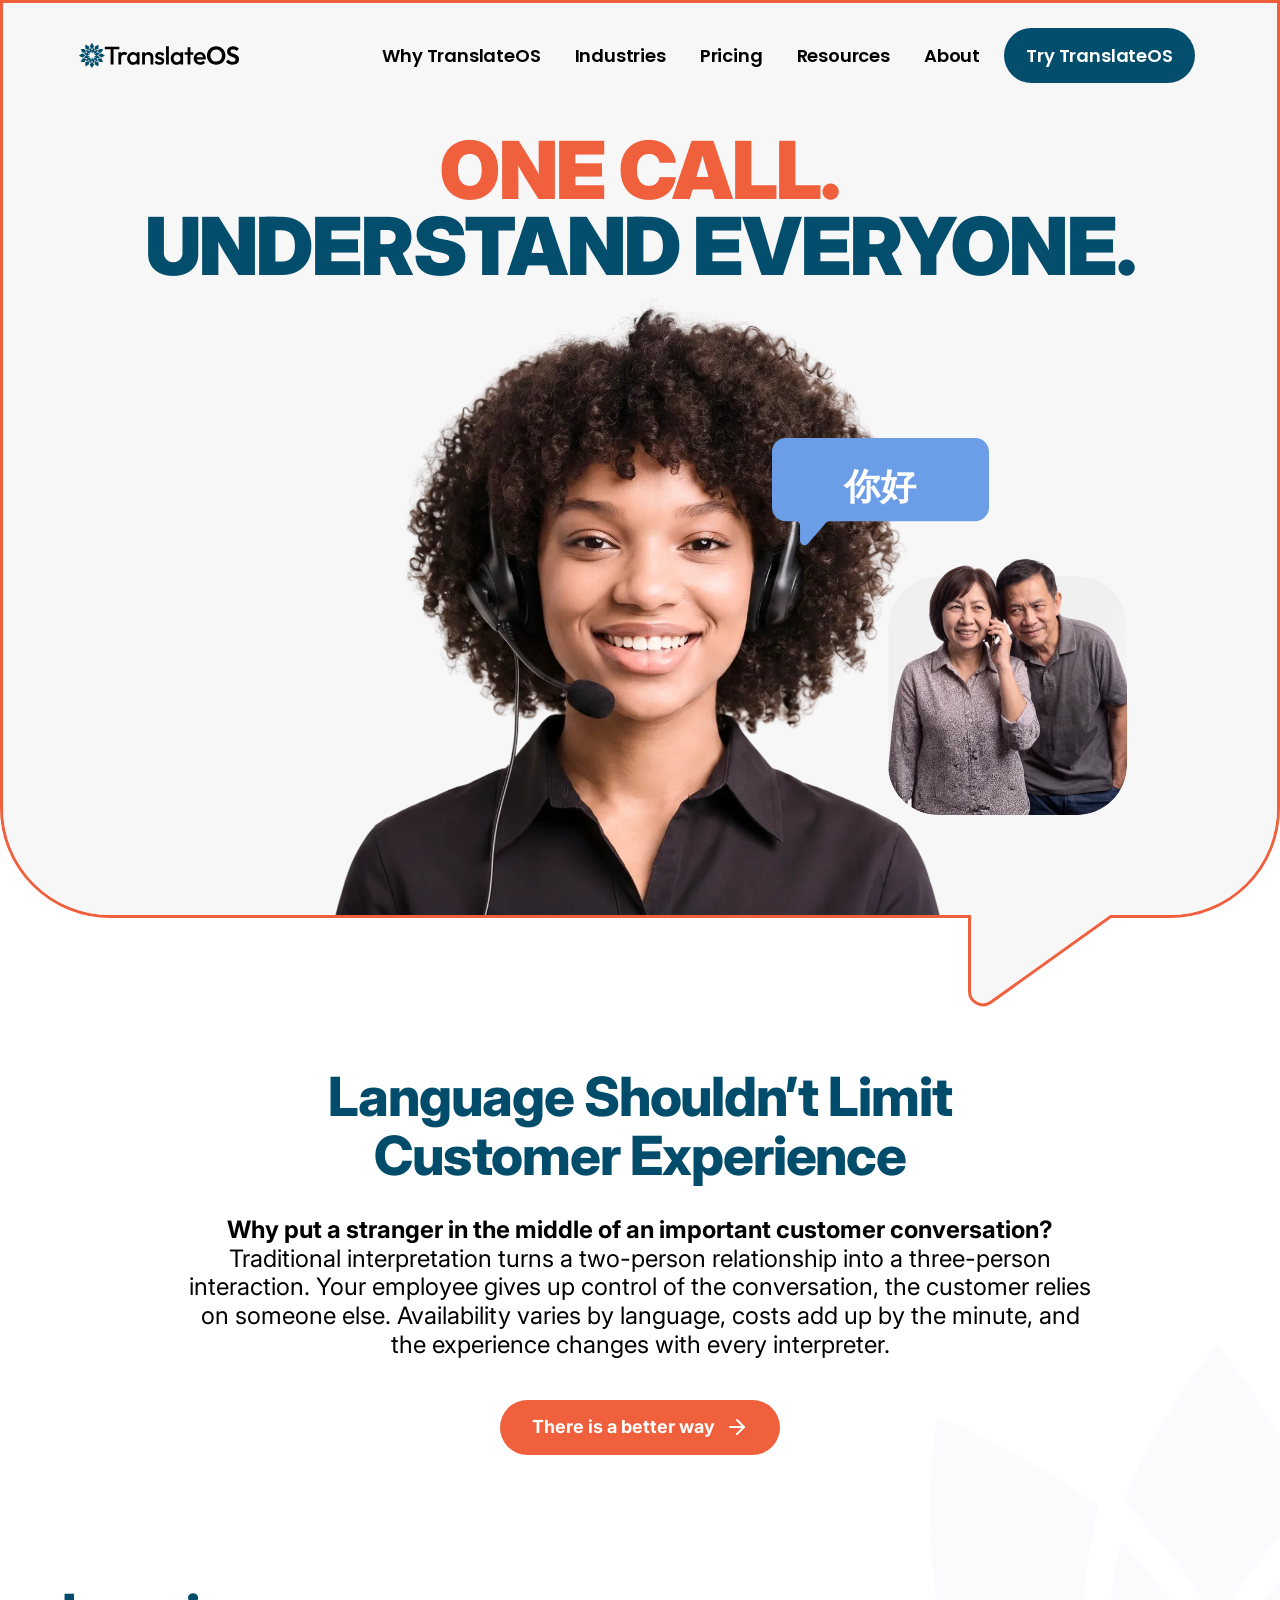
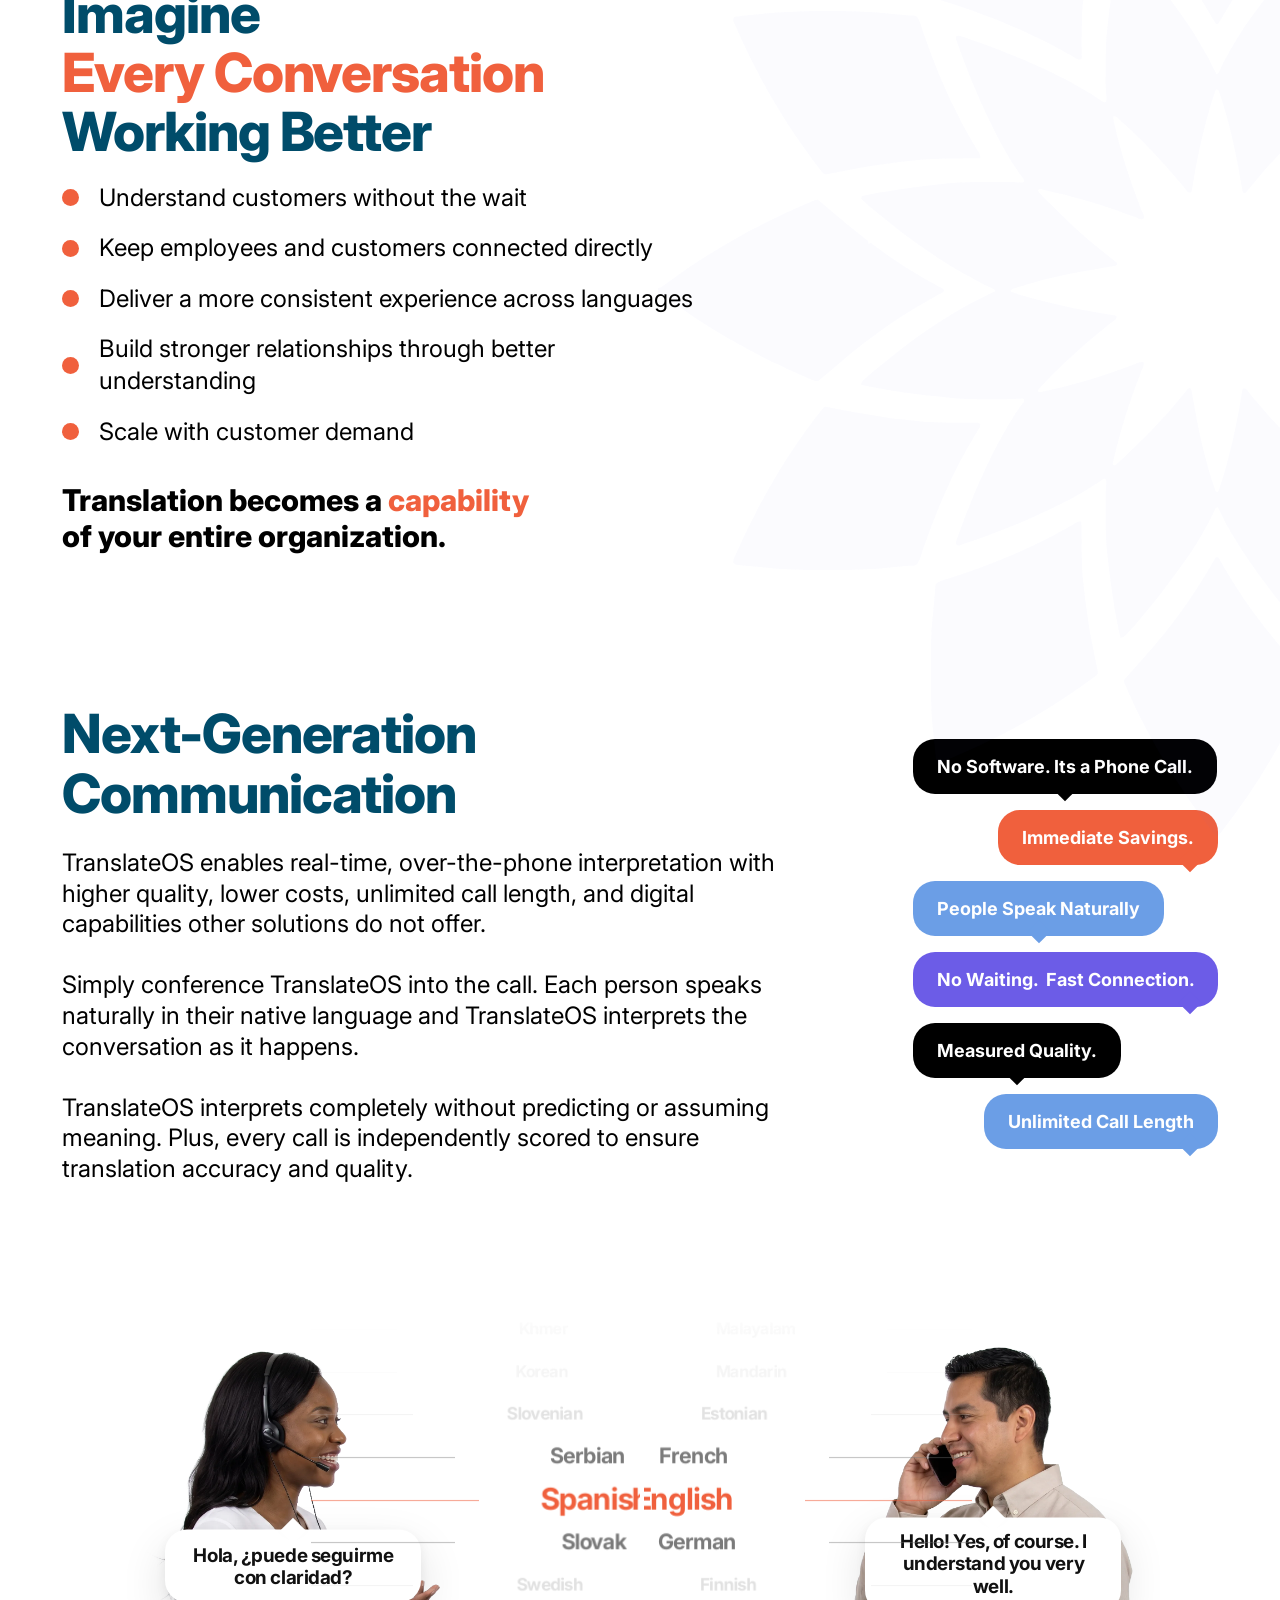
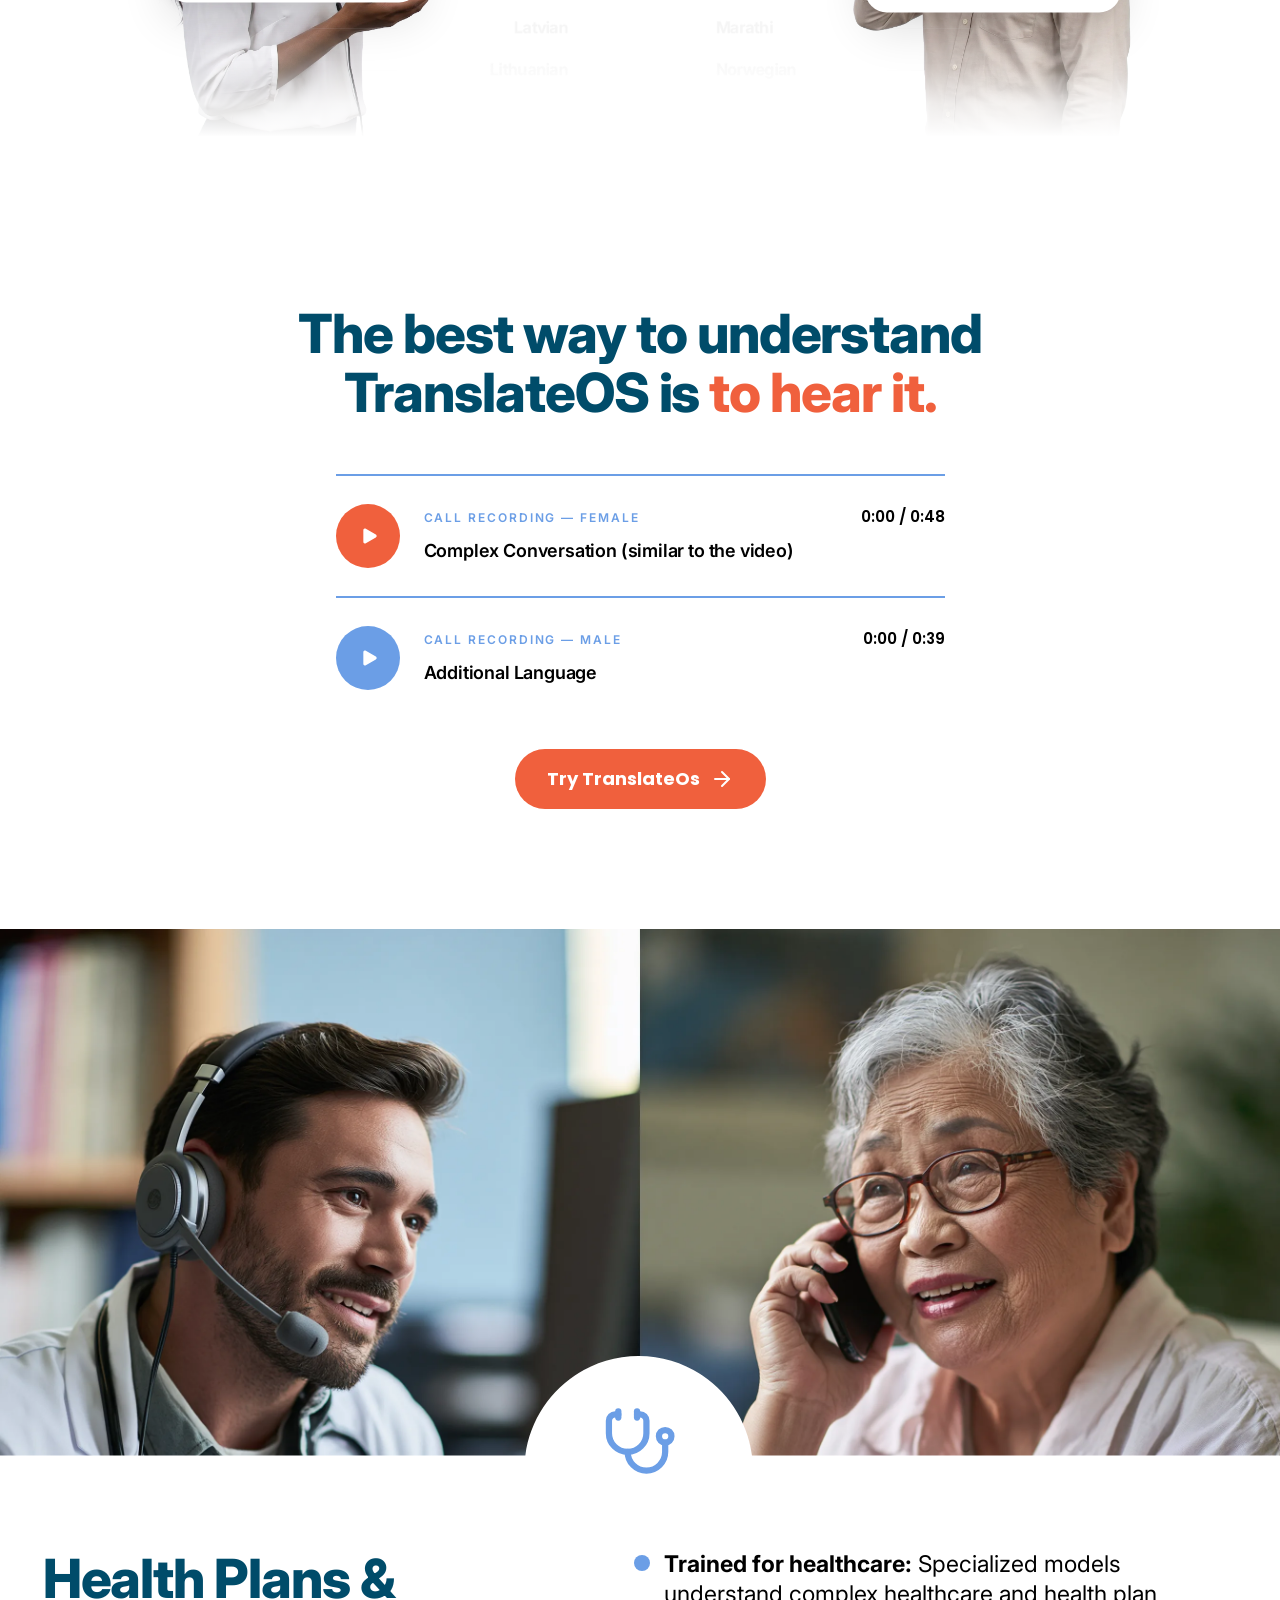
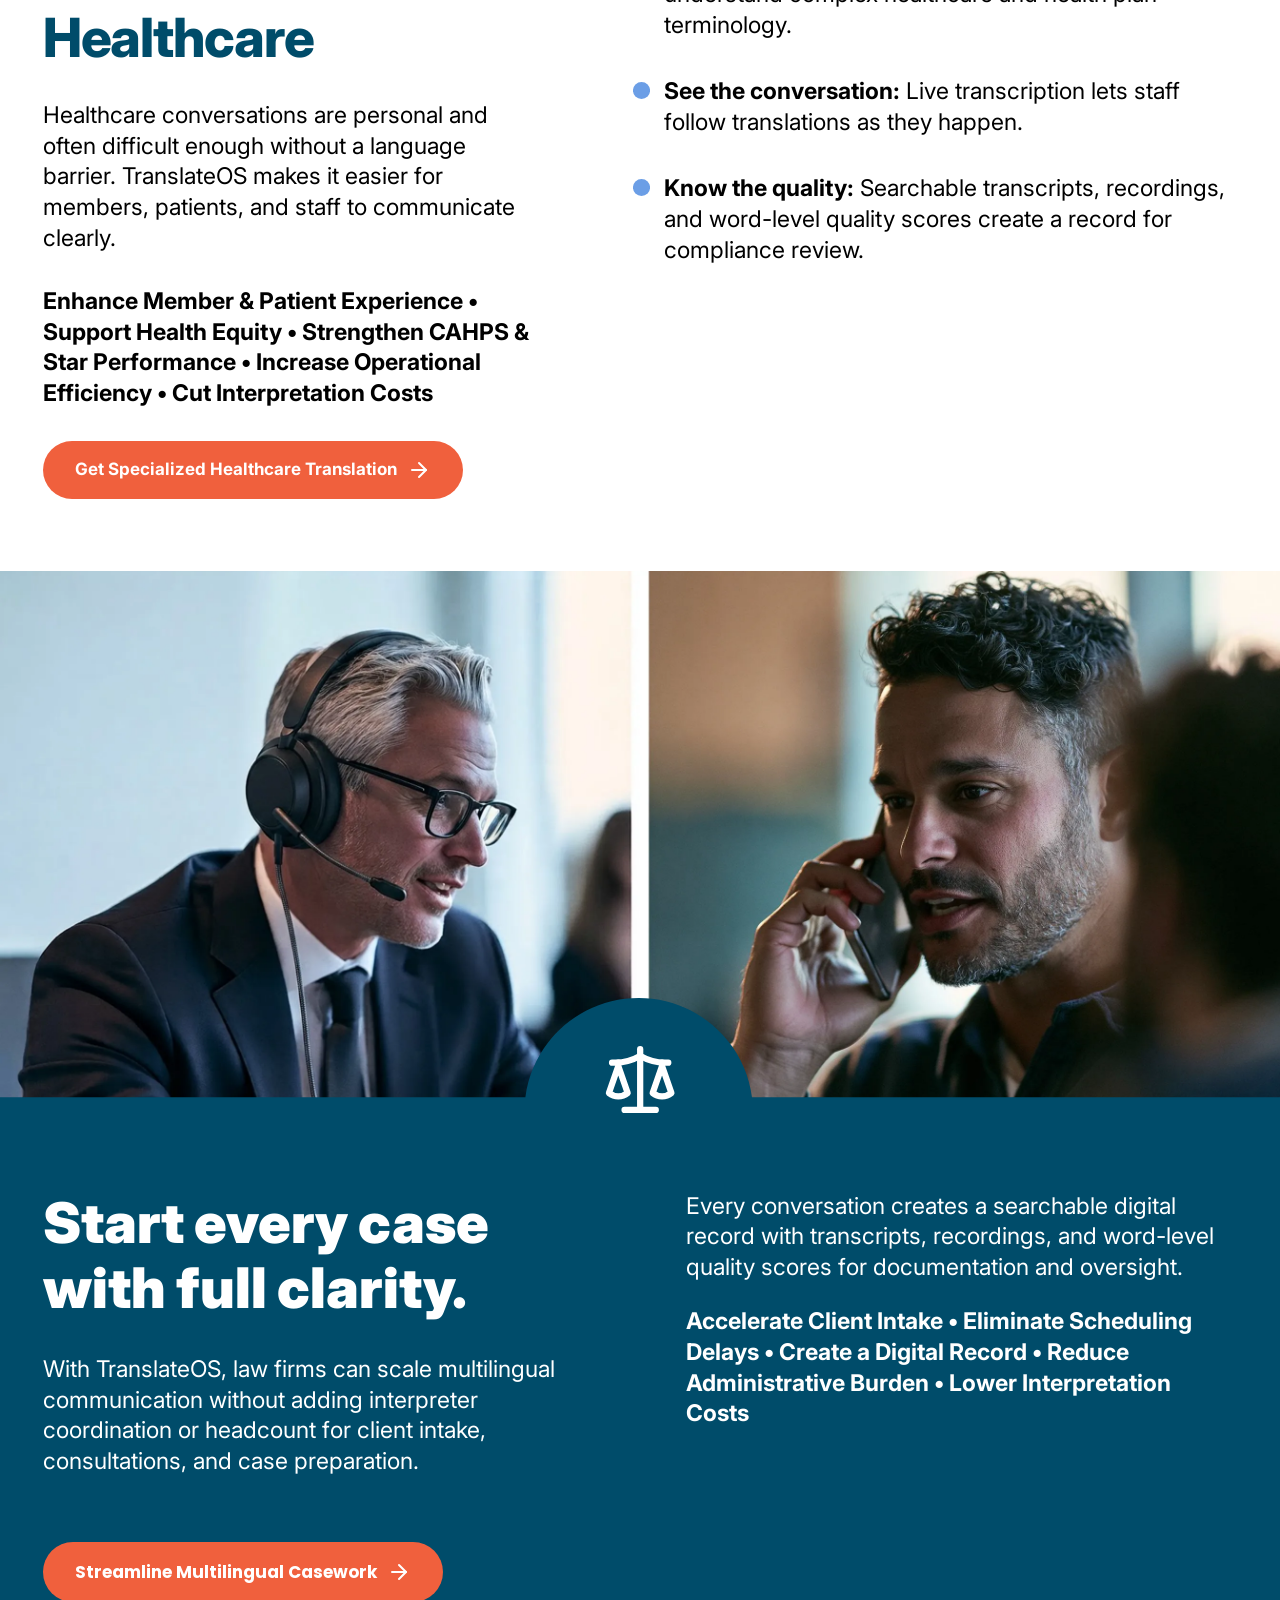
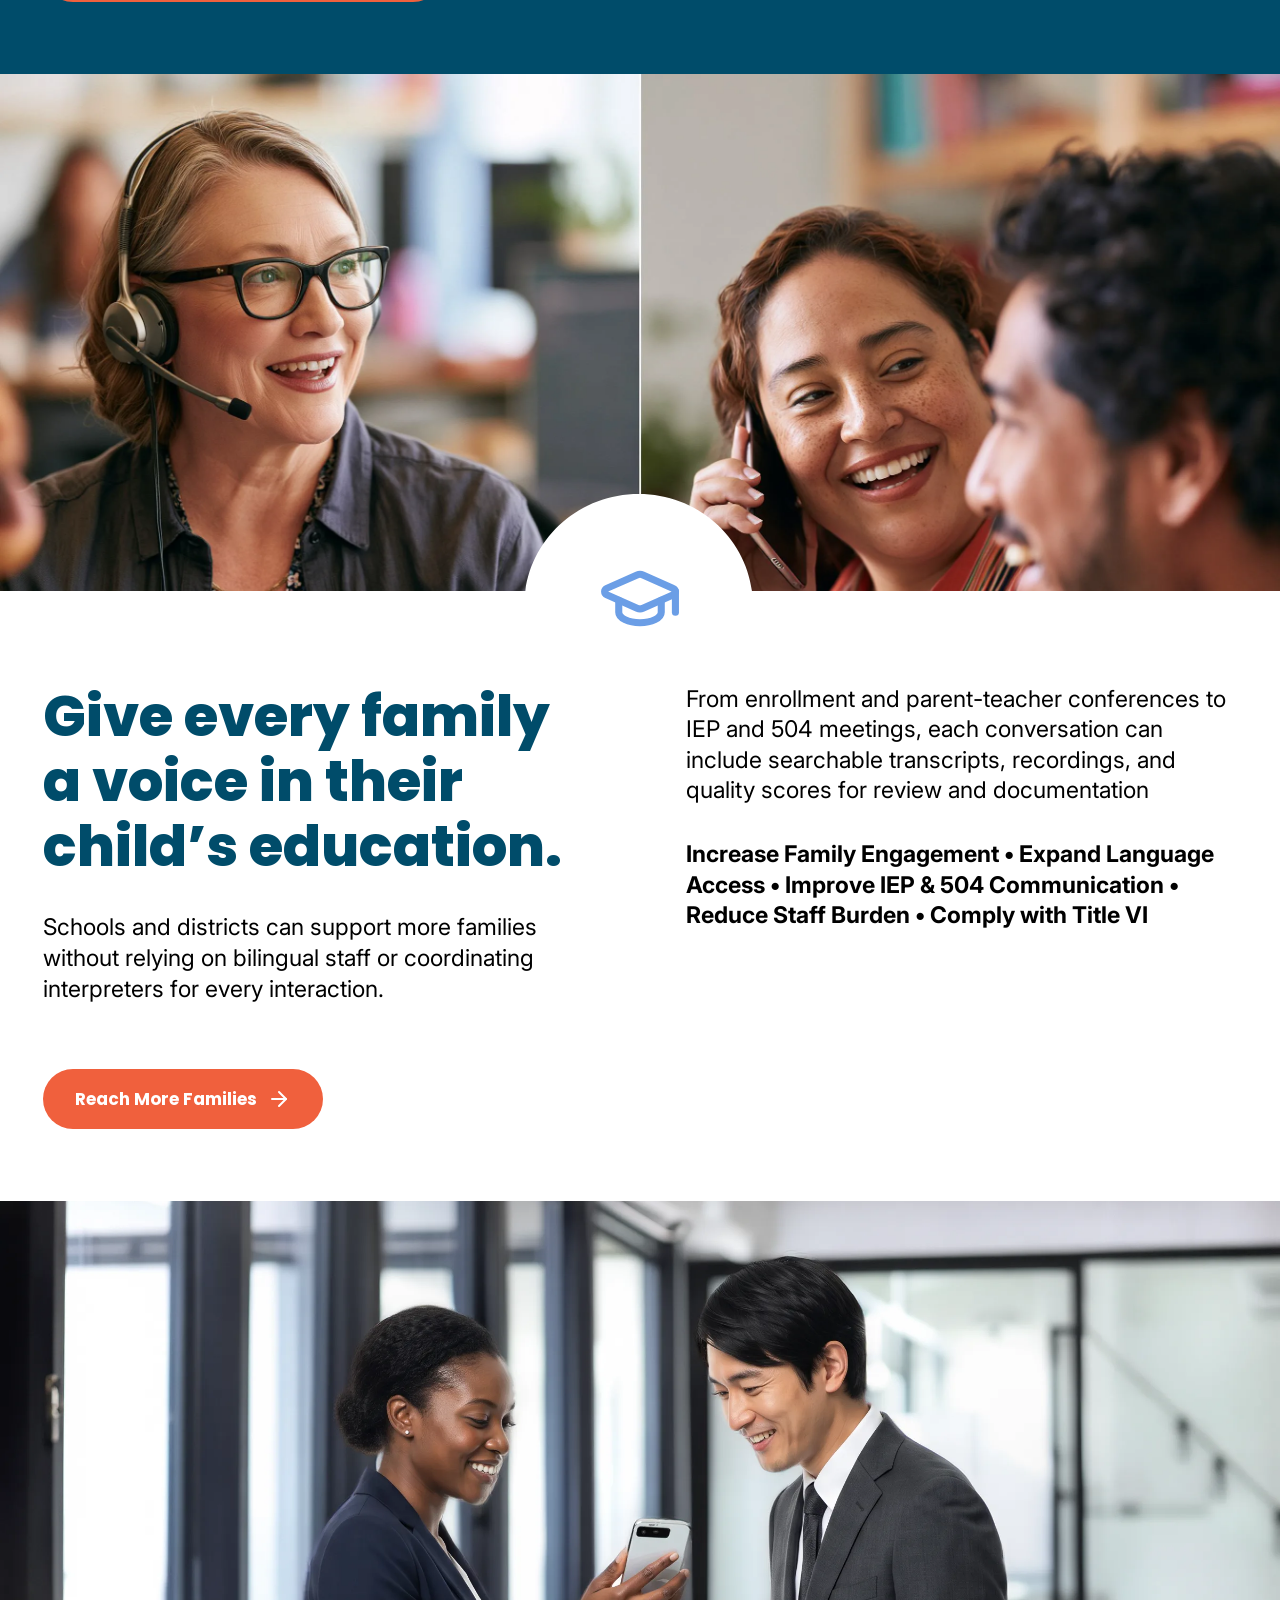
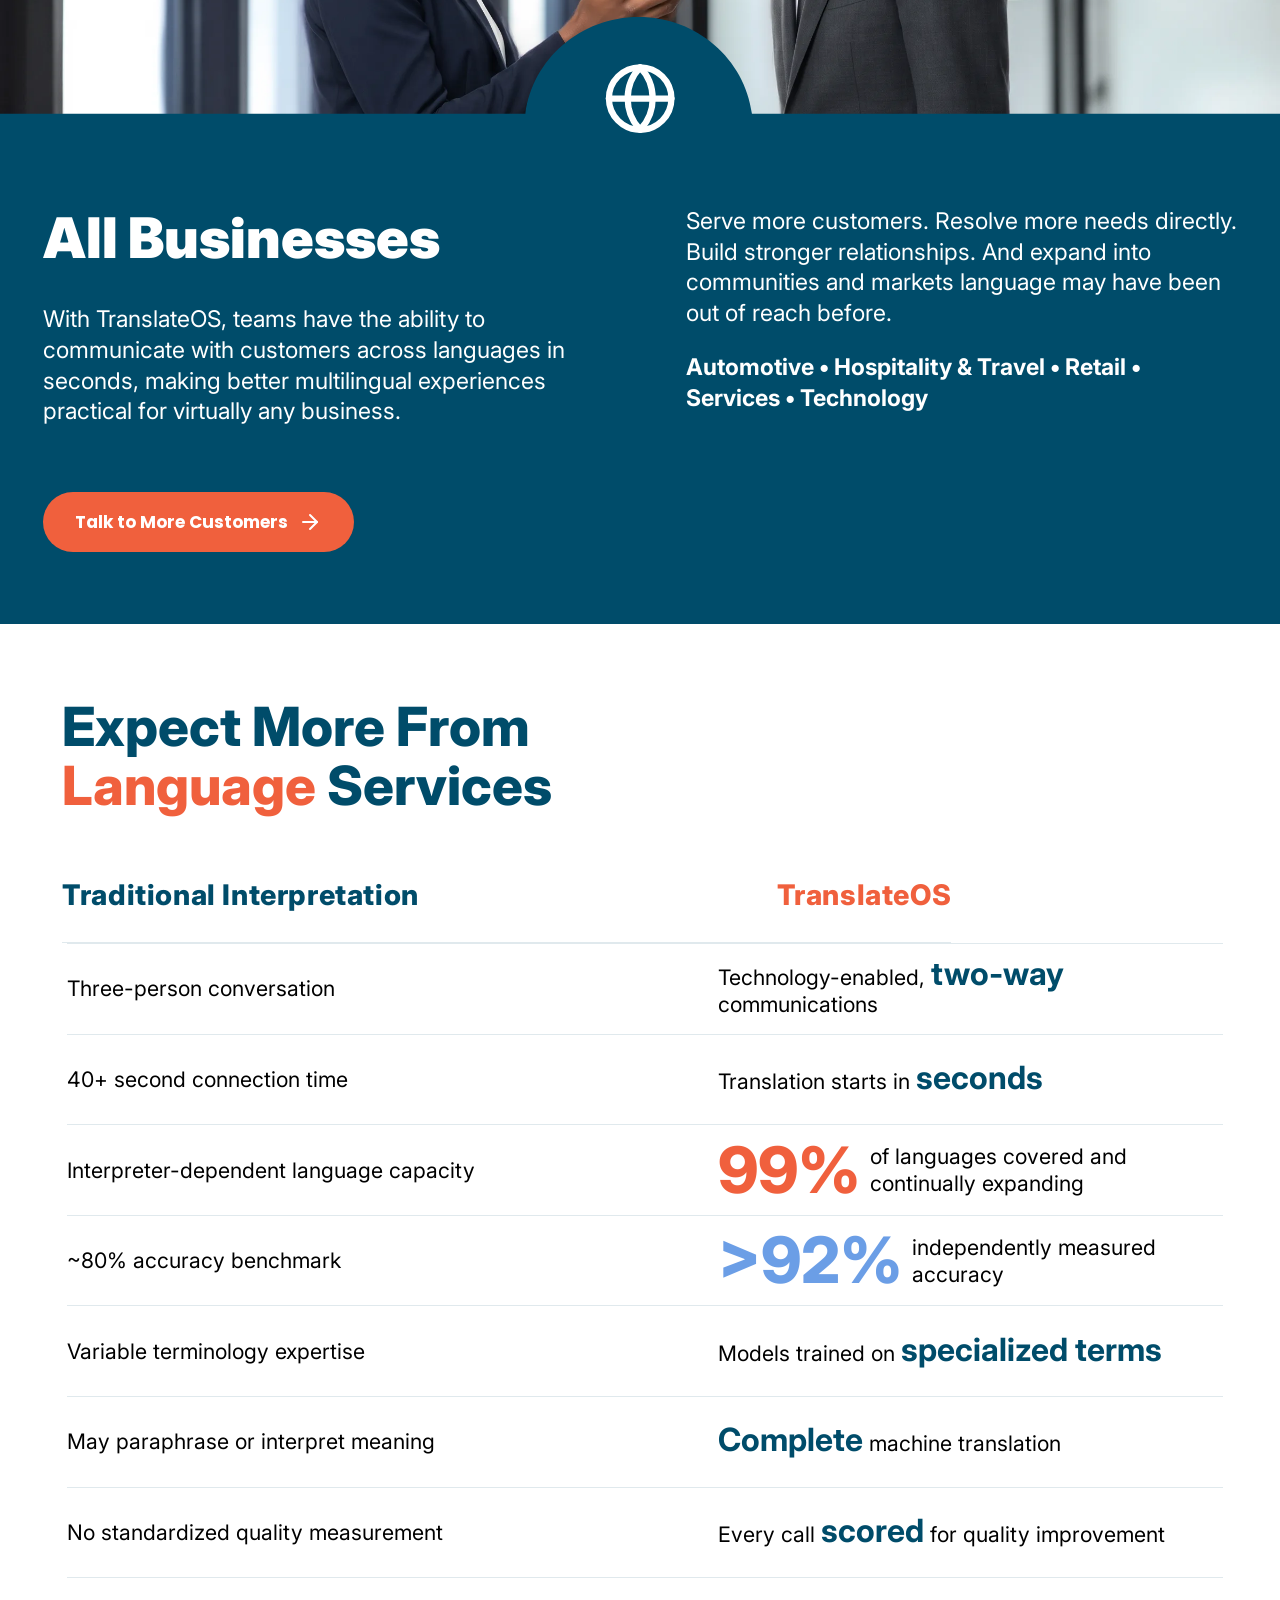
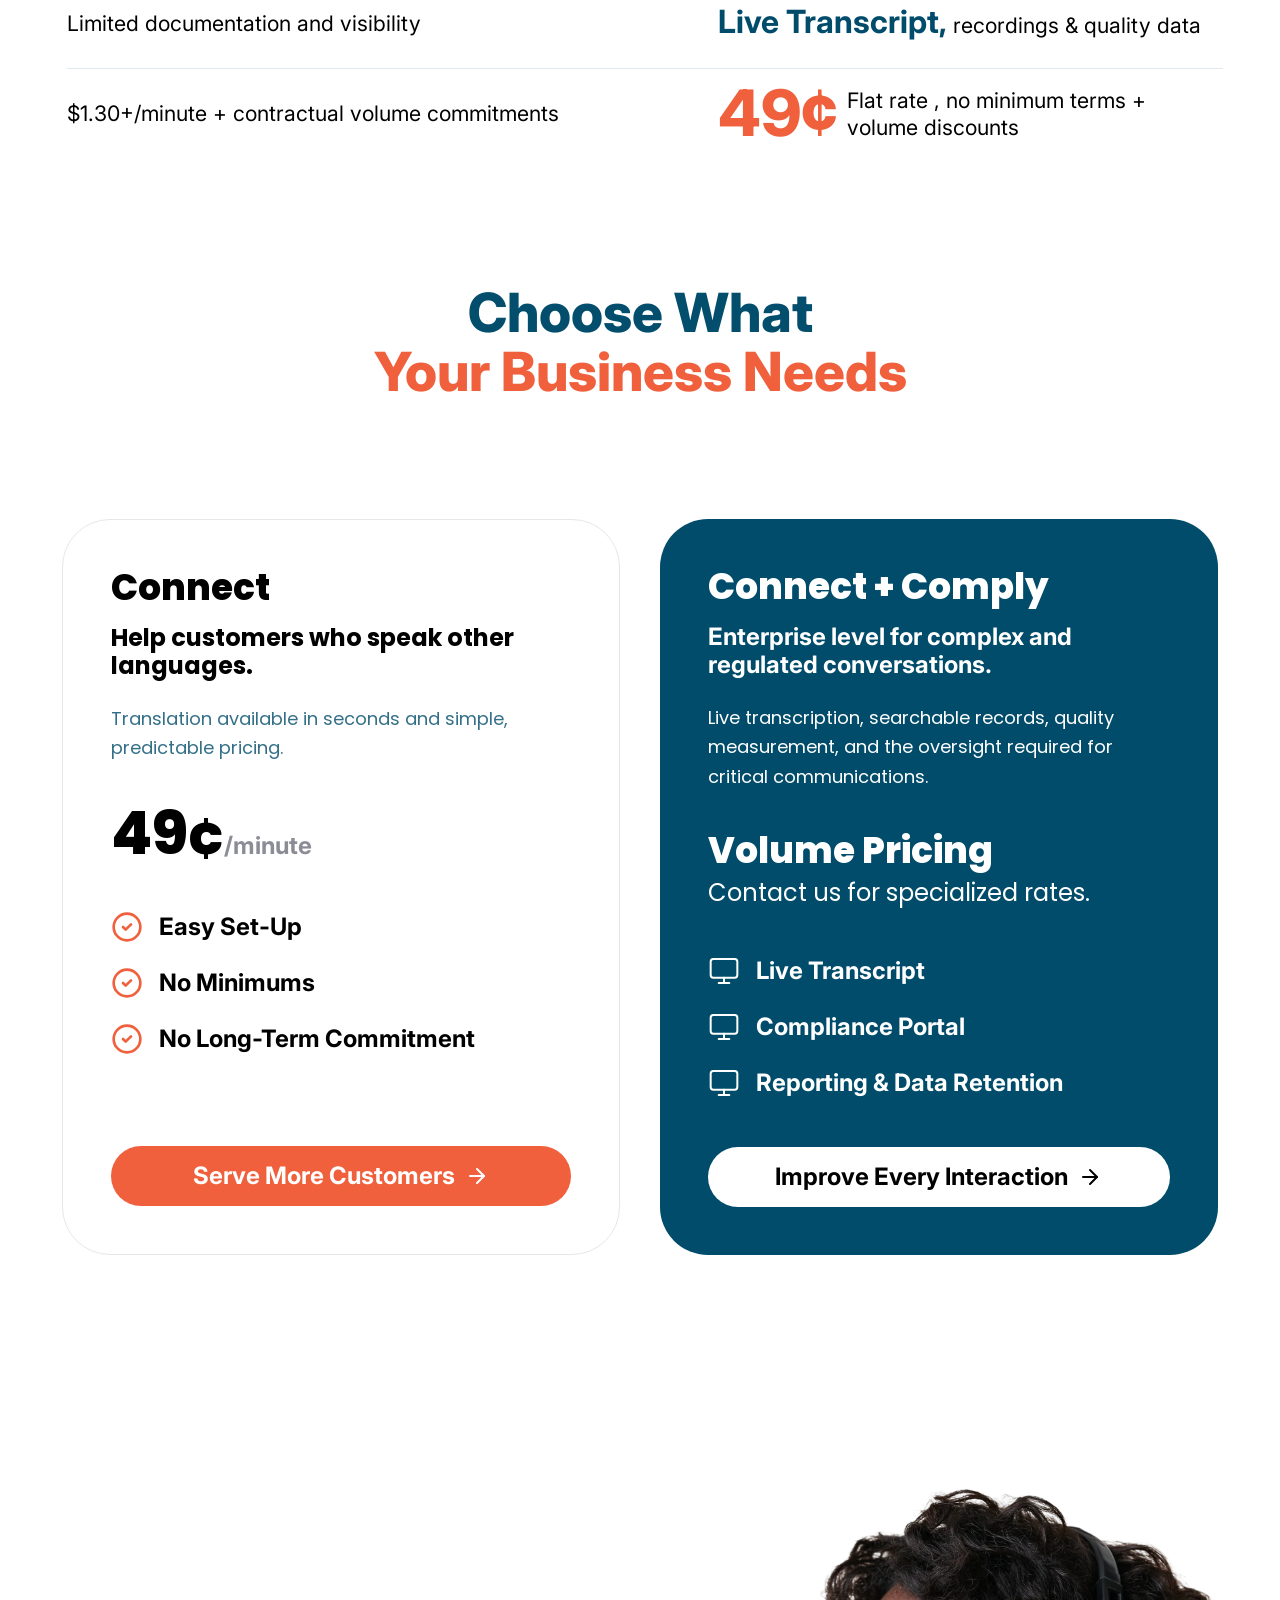
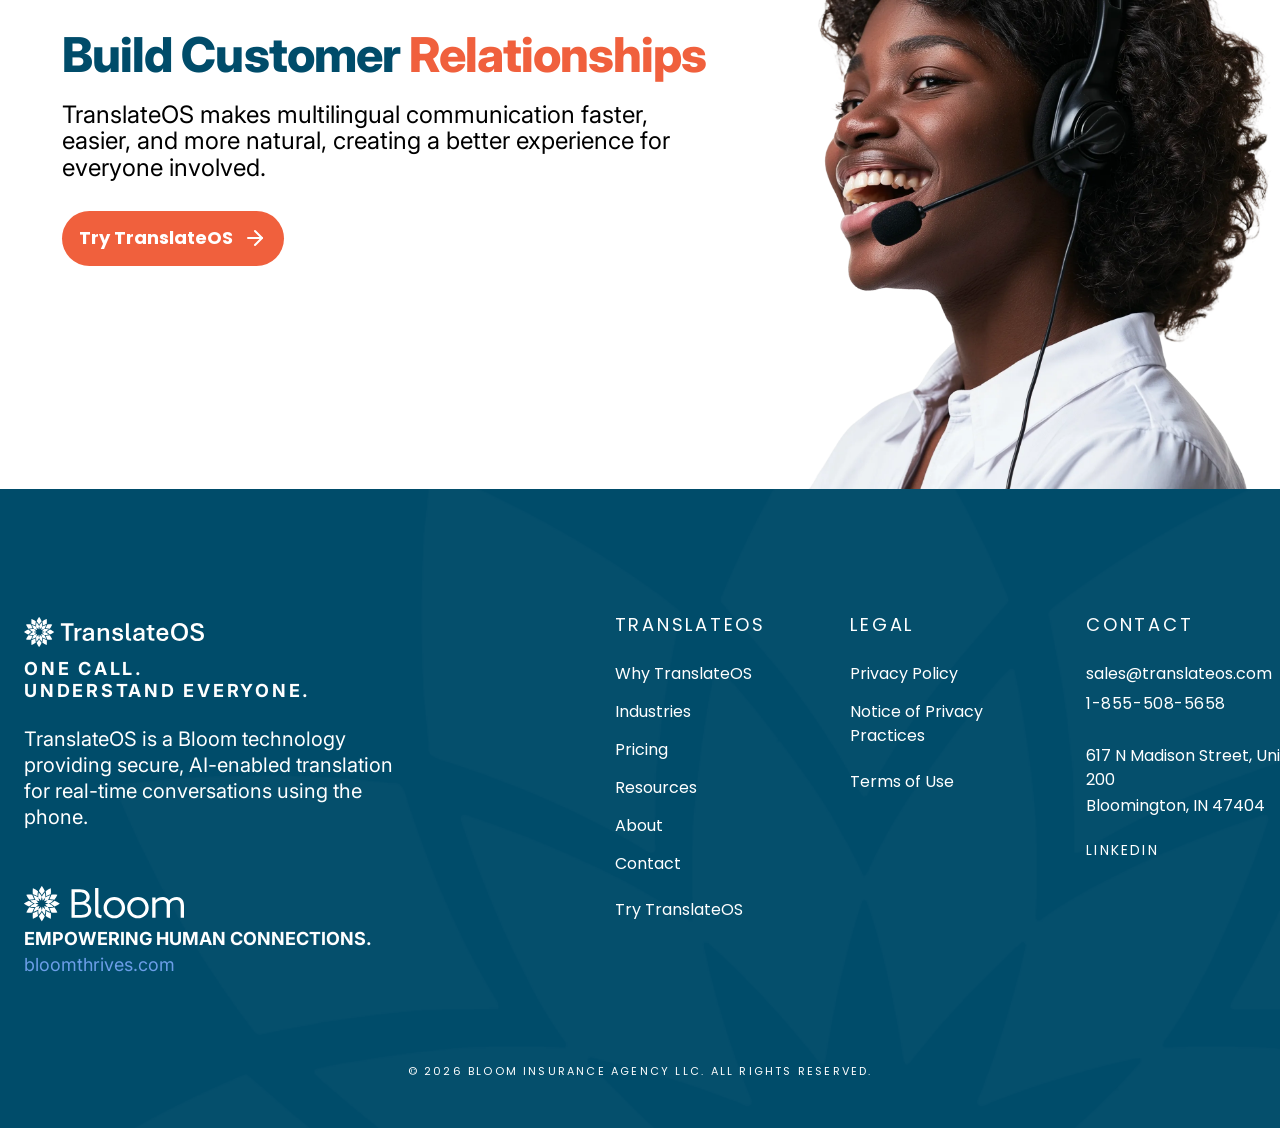
==== index.html @ 7211d7d8 "Initial static site export for GitHub Pages. Full TranslateOS marketing preview: homepage, industry " ====
<!DOCTYPE html>
<html lang="en">
<head>
  <meta charset="UTF-8" />
  <meta name="viewport" content="width=device-width, initial-scale=1.0" />
  <title>TranslateOS — One Call. Understand Everyone.</title>
  <link rel="preconnect" href="https://fonts.googleapis.com" />
  <link rel="preconnect" href="https://fonts.gstatic.com" crossorigin />
  <link href="https://fonts.googleapis.com/css2?family=Inter:wght@400;600;700;800;900&family=Poppins:wght@400;600;700;800&display=swap" rel="stylesheet" />
  <link rel="stylesheet" href="css/style.css?v=126" />
  <link rel="stylesheet" href="css/pre-footer-cta.css?v=126" />
  <link rel="stylesheet" href="css/language-selector.css?v=126" />
</head>
<body>
  <div class="page">
        <div class="hero-scale">
      <div class="hero-region">
        <div class="hero-region__frame">
                <header class="site-header">
        <div class="site-header__inner">
          <a href="index.html" class="site-header__logo" aria-label="TranslateOS home">
            <img src="assets/svg/logo-translateos.svg" alt="TranslateOS" width="180" height="28" />
          </a>
          <button type="button" class="nav-toggle" aria-label="Open menu" aria-expanded="false" aria-controls="site-nav">
            <span></span><span></span><span></span>
          </button>
          <nav id="site-nav" class="site-nav" aria-label="Primary">
            <button type="button" class="nav-close" aria-label="Close menu"></button>
            <a href="pages/why-translateos.html">Why TranslateOS</a>
            <a href="pages/industries.html">Industries</a>
            <a href="pages/pricing.html">Pricing</a>
            <a href="pages/faq.html">Resources</a>
            <a href="pages/about.html">About</a>
            <a href="pages/contact.html" class="btn btn--brand">Try TranslateOS</a>
          </nav>
        </div>
      </header>
          <section class="hero" aria-labelledby="hero-heading">
            <h1 id="hero-heading" class="hero__headline">
              <span class="line-coral">One Call.</span>
              <span class="line-brand">Understand Everyone.</span>
            </h1>
            <div class="hero__visual">
              <div class="hero__photo-wrap">
                <img class="hero__photo" src="assets/images/hero_image.webp" alt="Customer service representative wearing a headset" width="1048" height="1068" fetchpriority="high" decoding="async" />
              </div>
              <div class="hero__speech" aria-hidden="true">
                <img class="hero__speech-bg" src="assets/svg/speech-bubble-nihao.svg" alt="" width="217" height="107" />
                <span class="hero__speech-text">你好</span>
              </div>
              <div class="hero__inset">
                <img src="assets/images/hero_small_image.webp" alt="Couple smiling on a phone call" width="478" height="514" loading="lazy" decoding="async" />
              </div>
            </div>
          </section>
        </div>
        <img class="hero__tail" src="assets/svg/hero-chat-tail.svg" alt="" width="146" height="105" />
      </div>
    </div>
        <section class="section-intro" aria-labelledby="intro-heading">
      <div class="section-intro__inner">
      <h2 id="intro-heading" class="section-intro__title">Language Shouldn’t Limit Customer Experience</h2>
      <div class="section-intro__body">
        <strong>Why put a stranger in the middle of an important customer conversation?</strong>
        <p>Traditional interpretation turns a two-person relationship into a three-person interaction. Your employee gives up control of the conversation, the customer relies on someone else. Availability varies by language, costs add up by the minute, and the experience changes with every interpreter.</p>
      </div>
      <a href="#" class="btn btn--coral btn--pill-wide section-intro__cta">
        There is a better way
        <img class="btn__icon" src="assets/svg/arrow-right-white.svg" alt="" width="24" height="24" />
      </a>
      </div>
    </section>

    <section class="section-imagine" aria-labelledby="imagine-heading">
      <img class="section-imagine__deco" src="assets/svg/decorative-flower.svg" alt="" width="1118" height="1091" loading="lazy" />
      <div class="section-imagine__content">
        <h2 id="imagine-heading" class="section-imagine__title">
          <span class="section-imagine__title-line">Imagine</span>
          <span class="section-imagine__title-line accent">Every Conversation</span>
          <span class="section-imagine__title-line">Working Better</span>
        </h2>
        <ul class="section-imagine__list">
          <li><img src="assets/svg/bullet-dot.svg" alt="" width="17" height="17" />Understand customers without the wait</li>
          <li><img src="assets/svg/bullet-dot.svg" alt="" width="17" height="17" />Keep employees and customers connected directly</li>
          <li><img src="assets/svg/bullet-dot.svg" alt="" width="17" height="17" />Deliver a more consistent experience across languages</li>
          <li><img src="assets/svg/bullet-dot.svg" alt="" width="17" height="17" />Build stronger relationships through better understanding</li>
          <li><img src="assets/svg/bullet-dot.svg" alt="" width="17" height="17" />Scale with customer demand</li>
        </ul>
        <p class="section-imagine__tagline">
          Translation becomes a <span class="accent">capability</span> of your entire organization.
        </p>
      </div>
    </section>

    <section class="section-nextgen" aria-labelledby="nextgen-heading">
      <div class="section-nextgen__grid">
        <div class="section-nextgen__copy">
          <h2 id="nextgen-heading" class="section-nextgen__title">Next-Generation Communication</h2>
          <div class="section-nextgen__body">
            <p class="section-nextgen__text">TranslateOS enables real-time, over-the-phone interpretation with higher quality, lower costs, unlimited call length, and digital capabilities other solutions do not offer.</p>
            <p class="section-nextgen__text">Simply conference TranslateOS into the call. Each person speaks naturally in their native language and TranslateOS interprets the conversation as it happens.</p>
            <p class="section-nextgen__text">TranslateOS interprets completely without predicting or assuming meaning. Plus, every call is independently scored to ensure translation accuracy and quality.</p>
          </div>
        </div>
        <div class="chat-reveal" aria-label="Product benefits">
          <div class="chat-bubble-row">
            <div class="chat-bubble chat-bubble--black chat-bubble--left">No Software. Its a Phone Call.</div>
          </div>
          <div class="chat-bubble-row chat-bubble-row--right">
            <div class="chat-bubble chat-bubble--coral chat-bubble--right">Immediate Savings.</div>
          </div>
          <div class="chat-bubble-row">
            <div class="chat-bubble chat-bubble--blue chat-bubble--left">People Speak Naturally</div>
          </div>
          <div class="chat-bubble-row chat-bubble-row--right">
            <div class="chat-bubble chat-bubble--purple chat-bubble--right chat-bubble--pre">No Waiting.  Fast Connection.</div>
          </div>
          <div class="chat-bubble-row">
            <div class="chat-bubble chat-bubble--black chat-bubble--left">Measured Quality.</div>
          </div>
          <div class="chat-bubble-row chat-bubble-row--right">
            <div class="chat-bubble chat-bubble--blue chat-bubble--right">Unlimited Call Length</div>
          </div>
        </div>
      </div>
    </section>

    <section class="section-translation" aria-label="Real-time translation between languages">
      <div class="section-translation__selector" id="gptread-language">
        <div class="gptread-language__stage">
          <div class="gptread-language__figure gptread-language__figure--left" aria-hidden="true">
            <img src="assets/images/translation-woman.webp" alt="" width="415" height="539" loading="lazy" decoding="async" />
            <div class="gptread-language__bubble" data-bubble="left" aria-hidden="true">
              <div class="gptread-language__bubble-card" data-bubble-card="left">Hola, ¿puede seguirme con&nbsp;claridad?</div>
            </div>
          </div>
          <div class="gptread-language__figure gptread-language__figure--right" aria-hidden="true">
            <img src="assets/images/translation-man.webp" alt="" width="407" height="566" loading="lazy" decoding="async" />
            <div class="gptread-language__bubble" data-bubble="right" aria-hidden="true">
              <div class="gptread-language__bubble-card" data-bubble-card="right">Hello! Yes, of&nbsp;course. I&nbsp;understand you very&nbsp;well.</div>
            </div>
          </div>
          <div class="gptread-language__wheel gptread-language__wheel--left" data-wheel="left" aria-label="Spanish">
            <div class="gptread-language__viewport">
              <div class="gptread-language__line-track" aria-hidden="true"></div>
              <div class="gptread-language__label-track" aria-hidden="true"></div>
            </div>
          </div>
          <div class="gptread-language__wheel gptread-language__wheel--right" data-wheel="right" aria-label="English">
            <div class="gptread-language__viewport">
              <div class="gptread-language__line-track" aria-hidden="true"></div>
              <div class="gptread-language__label-track" aria-hidden="true"></div>
            </div>
          </div>
        </div>
      </div>
    </section>

    <section class="section-audio" aria-labelledby="audio-heading">
      <div class="section-audio__inner">
      <h2 id="audio-heading" class="section-audio__title">
        The best way to understand TranslateOS is<span class="accent"> to hear it.</span>
      </h2>
      <div class="audio-list">
        <article class="audio-item">
          <button type="button" class="audio-item__play audio-item__play--coral" aria-label="Play call recording — female">
            <img src="assets/svg/play-icon.svg" alt="" width="26" height="22" />
          </button>
          <div class="audio-item__meta">
            <div class="audio-item__row">
              <span class="audio-item__label">Call recording — female</span>
              <span class="audio-item__time">0:00 / 0:48</span>
            </div>
            <p class="audio-item__title">Complex Conversation (similar to the video)</p>
          </div>
        </article>
        <article class="audio-item">
          <button type="button" class="audio-item__play audio-item__play--blue" aria-label="Play call recording — male">
            <img src="assets/svg/play-icon.svg" alt="" width="26" height="22" />
          </button>
          <div class="audio-item__meta">
            <div class="audio-item__row">
              <span class="audio-item__label">Call recording — male</span>
              <span class="audio-item__time">0:00 / 0:39</span>
            </div>
            <p class="audio-item__title">Additional Language</p>
          </div>
        </article>
      </div>
      <a href="#" class="btn btn--coral btn--pill-wide">
        Try TranslateOs
        <img class="btn__icon" src="assets/svg/arrow-icon.svg" alt="" width="24" height="24" />
      </a>
      </div>
    </section>

    <article class="industry-block industry-block--healthcare">
      <div class="industry-block__stage">
      <div class="industry-block__media">
      <div class="industry-block__banner">
        <img src="assets/images/industry-healthcare-photo.webp" alt="Healthcare professional with patient" width="1441" height="806" loading="lazy" />
      </div>
      <img class="industry-block__wave" src="assets/svg/wave-healthcare.svg" alt="" width="1440" height="838" />
      <img class="industry-block__icon" src="assets/svg/icon-healthcare.svg" alt="" width="84" height="84" />
      </div>
      <div class="industry-block__body">
        <div class="industry-block__grid">
          <div class="industry-block__col">
            <h2 class="industry-block__heading">Health Plans &amp; Healthcare</h2>
            <p class="industry-block__copy">Healthcare conversations are personal and often difficult enough without a language barrier. TranslateOS makes it easier for members, patients, and staff to communicate clearly.</p>
            <p class="industry-block__bullets">Enhance Member &amp; Patient Experience • Support Health Equity • Strengthen CAHPS &amp; Star Performance • Increase Operational Efficiency • Cut Interpretation Costs</p>
            <a href="#" class="btn btn--coral btn--pill-wide industry-block__cta">
              Get Specialized Healthcare Translation
              <img class="btn__icon" src="assets/svg/arrow-icon.svg" alt="" width="24" height="24" />
            </a>
          </div>
          <div class="industry-block__col industry-block__features">
            <div class="industry-block__feature">
              <span class="industry-block__feature-marker" aria-hidden="true"></span>
              <p><strong>Trained for healthcare:</strong> Specialized models understand complex healthcare and health plan terminology.</p>
            </div>
            <div class="industry-block__feature">
              <span class="industry-block__feature-marker" aria-hidden="true"></span>
              <p><strong>See the conversation:</strong> Live transcription lets staff follow translations as they happen.</p>
            </div>
            <div class="industry-block__feature">
              <span class="industry-block__feature-marker" aria-hidden="true"></span>
              <p><strong>Know the quality:</strong> Searchable transcripts, recordings, and word-level quality scores create a record for compliance review.</p>
            </div>
          </div>
        </div>
      </div>
      </div>
    </article>

    <article class="industry-block industry-block--legal">
      <div class="industry-block__stage">
      <div class="industry-block__media">
      <div class="industry-block__banner">
        <img src="assets/images/industry-legal-photo.webp" alt="Legal professionals in consultation" width="1441" height="806" loading="lazy" />
      </div>
      <img class="industry-block__wave" src="assets/svg/wave-legal.svg" alt="" width="1440" height="762" />
      <img class="industry-block__icon" src="assets/svg/icon-legal.svg" alt="" width="84" height="84" />
      </div>
      <div class="industry-block__body">
        <div class="industry-block__grid">
          <div class="industry-block__col">
            <h2 class="industry-block__heading">Start every case with full clarity.</h2>
            <p class="industry-block__copy">With TranslateOS, law firms can scale multilingual communication without adding interpreter coordination or headcount for client intake, consultations, and case preparation.</p>
            <a href="#" class="btn btn--coral btn--pill-wide industry-block__cta">
              Streamline Multilingual Casework
              <img class="btn__icon" src="assets/svg/arrow-icon.svg" alt="" width="24" height="24" />
            </a>
          </div>
          <div class="industry-block__col">
            <p class="industry-block__copy">Every conversation creates a searchable digital record with transcripts, recordings, and word-level quality scores for documentation and oversight.</p>
            <p class="industry-block__bullets">Accelerate Client Intake • Eliminate Scheduling Delays • Create a Digital Record • Reduce Administrative Burden • Lower Interpretation Costs</p>
          </div>
        </div>
      </div>
      </div>
    </article>

    <article class="industry-block industry-block--education">
      <div class="industry-block__stage">
      <div class="industry-block__media">
      <div class="industry-block__banner">
        <img src="assets/images/industry-education-photo.webp" alt="Teacher meeting with a parent" width="1459" height="815" loading="lazy" />
      </div>
      <img class="industry-block__wave" src="assets/svg/wave-education.svg" alt="" width="1440" height="762" />
      <img class="industry-block__icon" src="assets/svg/icon-education.svg" alt="" width="85" height="83" />
      </div>
      <div class="industry-block__body">
        <div class="industry-block__grid">
          <div class="industry-block__col">
            <h2 class="industry-block__heading">Give every family a voice in their child’s education.</h2>
            <p class="industry-block__copy">Schools and districts can support more families without relying on bilingual staff or coordinating interpreters for every interaction.</p>
            <a href="#" class="btn btn--coral btn--pill-wide industry-block__cta">
              Reach More Families
              <img class="btn__icon" src="assets/svg/arrow-icon.svg" alt="" width="24" height="24" />
            </a>
          </div>
          <div class="industry-block__col">
            <p class="industry-block__copy">From enrollment and parent-teacher conferences to IEP and 504 meetings, each conversation can include searchable transcripts, recordings, and quality scores for review and documentation</p>
            <p class="industry-block__bullets">Increase Family Engagement • Expand Language Access • Improve IEP &amp; 504 Communication • Reduce Staff Burden • Comply with Title VI</p>
          </div>
        </div>
      </div>
      </div>
    </article>

    <article class="industry-block industry-block--business">
      <div class="industry-block__stage">
      <div class="industry-block__media">
      <div class="industry-block__banner">
        <img src="assets/images/industry-business-photo.webp" alt="Business professionals reviewing a phone" width="1463" height="818" loading="lazy" />
      </div>
      <img class="industry-block__wave" src="assets/svg/wave-business.svg" alt="" width="1440" height="692" />
      <img class="industry-block__icon" src="assets/svg/icon-business.svg" alt="" width="84" height="84" />
      </div>
      <div class="industry-block__body">
        <div class="industry-block__grid">
          <div class="industry-block__col">
            <h2 class="industry-block__heading">All Businesses</h2>
            <p class="industry-block__copy">With TranslateOS, teams have the ability to communicate with customers across languages in seconds, making better multilingual experiences practical for virtually any business.</p>
            <a href="#" class="btn btn--coral btn--pill-wide industry-block__cta">
              Talk to More Customers
              <img class="btn__icon" src="assets/svg/arrow-icon.svg" alt="" width="24" height="24" />
            </a>
          </div>
          <div class="industry-block__col">
            <p class="industry-block__copy">Serve more customers. Resolve more needs directly. Build stronger relationships. And expand into communities and markets language may have been out of reach before.</p>
            <p class="industry-block__bullets">Automotive • Hospitality &amp; Travel • Retail • Services • Technology</p>
          </div>
        </div>
      </div>
      </div>
    </article>

    <section class="section-compare" aria-labelledby="compare-heading">
      <h2 id="compare-heading" class="section-compare__title">
        Expect More From <span class="accent">Language</span> Services
      </h2>
      <div class="compare-table">
        <div class="compare-table__header">
          <span class="compare-table__header-left">Traditional Interpretation</span>
          <span class="compare-table__header-right">TranslateOS</span>
        </div>
        <div class="compare-row">
          <span class="compare-row__left">Three-person conversation</span>
          <span class="compare-row__right">Technology-enabled, <strong>two-way</strong> communications</span>
        </div>
        <div class="compare-row">
          <span class="compare-row__left">40+ second connection time</span>
          <span class="compare-row__right">Translation starts in <strong>seconds</strong></span>
        </div>
        <div class="compare-row compare-row--stat">
          <span class="compare-row__left">Interpreter-dependent language capacity</span>
          <span class="compare-row__right compare-row__right--stat"><span class="compare-stat compare-stat--coral">99%</span><span class="compare-row__stat-copy compare-row__stat-copy--wide"> of languages covered and continually expanding</span></span>
        </div>
        <div class="compare-row compare-row--stat">
          <span class="compare-row__left">~80% accuracy benchmark</span>
          <span class="compare-row__right compare-row__right--stat"><span class="compare-stat compare-stat--blue">&gt;92%</span><span class="compare-row__stat-copy"> independently measured accuracy</span></span>
        </div>
        <div class="compare-row">
          <span class="compare-row__left">Variable terminology expertise</span>
          <span class="compare-row__right">Models trained on <strong>specialized terms</strong></span>
        </div>
        <div class="compare-row">
          <span class="compare-row__left">May paraphrase or interpret meaning</span>
          <span class="compare-row__right"><strong>Complete</strong> machine translation</span>
        </div>
        <div class="compare-row">
          <span class="compare-row__left">No standardized quality measurement</span>
          <span class="compare-row__right">Every call <strong>scored</strong> for quality improvement</span>
        </div>
        <div class="compare-row">
          <span class="compare-row__left">Limited documentation and visibility</span>
          <span class="compare-row__right"><strong>Live Transcript,</strong> recordings &amp; quality data</span>
        </div>
        <div class="compare-row compare-row--stat">
          <span class="compare-row__left">$1.30+/minute + contractual volume commitments</span>
          <span class="compare-row__right compare-row__right--stat"><span class="compare-stat compare-stat--coral">49¢</span><span class="compare-row__stat-copy"> Flat rate , no minimum terms + volume discounts</span></span>
        </div>
      </div>
    </section>

    <section class="section-pricing" aria-labelledby="pricing-heading">
      <h2 id="pricing-heading" class="section-pricing__title">
        Choose What<br />
        <span class="accent">Your Business Needs</span>
      </h2>
      <div class="pricing-cards">
        <article class="pricing-card pricing-card--light">
          <h3 class="pricing-card__name">Connect</h3>
          <p class="pricing-card__subtitle">Help customers who speak other languages.</p>
          <p class="pricing-card__desc">Translation available in seconds and simple, predictable pricing.</p>
          <p class="pricing-card__price">49¢<small>/minute</small></p>
          <ul class="pricing-card__list">
            <li><img src="assets/svg/check-orange.svg" alt="" width="32" height="32" />Easy Set-Up</li>
            <li><img src="assets/svg/check-orange.svg" alt="" width="32" height="32" />No Minimums</li>
            <li><img src="assets/svg/check-orange.svg" alt="" width="32" height="32" />No Long-Term Commitment</li>
          </ul>
          <a href="#" class="btn btn--coral">
            Serve More Customers
            <img class="btn__icon" src="assets/svg/arrow-icon.svg" alt="" width="24" height="24" />
          </a>
        </article>
        <article class="pricing-card pricing-card--dark">
          <h3 class="pricing-card__name">Connect + Comply</h3>
          <p class="pricing-card__subtitle">Enterprise level for complex and regulated conversations.</p>
          <p class="pricing-card__desc">Live transcription, searchable records, quality measurement, and the oversight required for critical communications.</p>
          <p class="pricing-card__price">Volume Pricing</p>
          <p class="pricing-card__volume-note">Contact us for specialized rates.</p>
          <ul class="pricing-card__list">
            <li><img src="assets/svg/pricing-feature-dark.svg" alt="" width="32" height="32" />Live Transcript</li>
            <li><img src="assets/svg/pricing-feature-dark.svg" alt="" width="32" height="32" />Compliance Portal</li>
            <li><img src="assets/svg/pricing-feature-dark.svg" alt="" width="32" height="32" />Reporting &amp; Data Retention</li>
          </ul>
          <a href="#" class="btn btn--white">
            Improve Every Interaction
            <img class="btn__icon" src="assets/svg/arrow-right-dark.svg" alt="" width="24" height="24" />
          </a>
        </article>
      </div>
    </section>
  </div>
    <div class="site-bottom">
    <section class="pre-footer-cta pre-footer-cta--img-bleed"
  aria-labelledby="pre-footer-cta-heading">
  <div class="pre-footer-cta__inner">
    <div class="pre-footer-cta__content">
      <div class="pre-footer-cta__copy">
        <h2 id="pre-footer-cta-heading" class="pre-footer-cta__title">
          Build Customer <span class="accent">Relationships</span></h2>
        <div class="pre-footer-cta__body">
                      <p class="pre-footer-cta__text">TranslateOS makes multilingual communication faster, easier, and more natural, creating a better experience for everyone involved.</p>
                  </div>
      </div>
      <a href="#"
        class="btn btn--coral pre-footer-cta__btn">Try TranslateOS <img
          class="btn__icon" src="assets/svg/arrow-right-white.svg" alt="" width="24"
          height="24" /></a>
    </div>
    <div class="pre-footer-cta__visual">
      <img src="assets/images/cta-relationships.webp" alt="People connecting through conversation"
        width="482" height="607" loading="lazy" decoding="async" />
    </div>
  </div>
</section>
    <footer class="site-footer">
      <img class="site-footer__texture" src="assets/images/footer-texture.webp" alt="" width="1440" height="624" loading="lazy" />
      <div class="site-footer__inner">
        <div class="site-footer__top">
          <div class="site-footer__brand">
            <div class="site-footer__brand-head">
              <img class="site-footer__brand-logo" src="assets/svg/logo-translateos-white.svg" alt="TranslateOS" width="180" height="30" />
              <p class="site-footer__tagline">One Call.<br />Understand Everyone.</p>
            </div>
            <p class="site-footer__about">TranslateOS is a Bloom technology providing secure, AI-enabled translation for real-time conversations using the phone.</p>
            <div class="site-footer__brand-bloom">
              <img class="site-footer__bloom" src="assets/svg/logo-bloom.svg" alt="Bloom" width="160" height="36" />
              <p class="site-footer__bloom-tag">Empowering Human Connections.</p>
              <a class="site-footer__bloom-link" href="https://bloomthrives.com">bloomthrives.com</a>
            </div>
          </div>
          <div class="site-footer__cols">
            <div class="site-footer__col site-footer__col--nav">
              <h3>TranslateOS</h3>
              <ul>
                <li><a href="pages/why-translateos.html">Why TranslateOS</a></li>
                <li><a href="pages/industries.html">Industries</a></li>
                <li><a href="pages/pricing.html">Pricing</a></li>
                <li><a href="pages/faq.html">Resources</a></li>
                <li><a href="pages/about.html">About</a></li>
                <li><a href="pages/contact.html">Contact</a></li>
                <li><a href="pages/contact.html">Try TranslateOS</a></li>
              </ul>
            </div>
            <div class="site-footer__col site-footer__col--nav">
              <h3>Legal</h3>
              <ul>
                <li><a href="#">Privacy Policy</a></li>
                <li><a href="#">Notice of Privacy Practices</a></li>
                <li><a href="#">Terms of Use</a></li>
              </ul>
            </div>
            <div class="site-footer__col site-footer__col--contact">
              <h3>Contact</h3>
              <ul>
                <li><a href="mailto:sales@translateos.com">sales@translateos.com</a></li>
                <li class="site-footer__phone">1-855-508-5658</li>
              </ul>
              <ul class="site-footer__address-block" aria-label="Address">
                <li class="site-footer__address-line">617 N Madison Street, Unit 200</li>
                <li class="site-footer__address-line">Bloomington, IN 47404</li>
              </ul>
              <p class="site-footer__linkedin"><a href="#">LinkedIn</a></p>
            </div>
          </div>
        </div>
        <p class="site-footer__copy">© 2026 Bloom Insurance Agency LLC. All rights reserved.</p>
      </div>
    </footer>
  </div>
    <script src="js/language-selector.js"></script>
  <script src="js/main.js?v=126"></script>
</body>
</html>
---- css/style.css ----
/* TranslateOS — type scale lives on :root (--text-*, --font-*, --weight-*, --leading-*, --track-*).
   Headings inherit the scale; components should only override role, color, or measure. */

:root {
  --coral: #f0603d;
  --brand-teal: #034e6c;
  --brand-deep: #004c6a;
  --cornflower: #6b9ee6;
  --cornflower-light: #6b9ee8;
  --black: #000000;
  --text-dark: #1a1a2e;
  --hero-bg: #f8f7f8;
  --hero-photo-bg: #f6f7f7;
  --white: #ffffff;
  --border-gray: #e5e7eb;
  --container: 1302px;
  --page-max: 1440px;
  --layout-gutter: clamp(20px, 4.861vw, 70px);
  --layout-wide: min(100%, 1440px);
  /* Shared content column inside the 1440 shell (1440 − 70 − 70) */
  --layout-axis: min(1300px, calc(100% - 2 * var(--layout-gutter)));
  --radius-pill: 999px;
  --radius-btn: 32px;
  --radius-card: 48px;
  --radius-bubble: 22px;
  --radius-inset: 50px;
  --hero-bottom-radius: 48px;

  /* —— Typography —— */
  --font-inter: "Inter", system-ui, sans-serif;
  --font-poppins: "Poppins", system-ui, sans-serif;
  --font-display: var(--font-inter);
  --font-body: var(--font-inter);
  --font-ui: var(--font-poppins);

  --weight-regular: 400;
  --weight-medium: 600;
  --weight-bold: 700;
  --weight-extrabold: 800;
  --weight-black: 900;

  --leading-none: 0.9;
  --leading-tight: 1.1;
  --leading-snug: 1.2;
  --leading-body: 1.45;
  --leading-relaxed: 1.55;

  --track-tight: -0.02em;
  --track-display: -0.01em;
  --track-normal: 0;
  --track-label: 0.16em;
  --track-wide: 0.12em;

  /* Fluid 390px → 1440px. Use these instead of one-off px sizes. */
  --text-display: clamp(2.5rem, 1.05rem + 6.2vw, 5rem);       /* 40–80 hero */
  --text-title: clamp(2rem, 1.15rem + 3.4vw, 3.375rem);       /* 32–54 sections */
  --text-subtitle: clamp(1.75rem, 1.25rem + 2vw, 2.25rem);    /* 28–36 */
  --text-heading: clamp(1.375rem, 1.05rem + 1.3vw, 1.875rem); /* 22–30 */
  --text-subhead: clamp(1.25rem, 1.1rem + 0.6vw, 1.5rem);     /* 20–24 */
  --text-lead: clamp(1.125rem, 0.95rem + 0.7vw, 1.5rem);      /* 18–24 */
  --text-body-lg: clamp(1.125rem, 0.98rem + 0.55vw, 1.4375rem); /* 18–23 */
  --text-body: clamp(1rem, 0.93rem + 0.3vw, 1.125rem);        /* 16–18 */
  --text-ui: clamp(1rem, 0.93rem + 0.3vw, 1.125rem);          /* 16–18 nav/btn */
  --text-caption: clamp(0.8125rem, 0.74rem + 0.28vw, 1rem);   /* 13–16 */
  --text-label: clamp(0.6875rem, 0.64rem + 0.16vw, 0.75rem);  /* 11–12 */
  --text-price: clamp(2.5rem, 1.4rem + 4.4vw, 3.75rem);       /* 40–60 */
  --text-stat: clamp(2.75rem, 1.5rem + 5vw, 4rem);            /* 44–64 */
  --text-bubble: clamp(1rem, 0.45rem + 2.4vw, 2.25rem);       /* 16–36 speech */
}

*,
*::before,
*::after {
  box-sizing: border-box;
}

html {
  scroll-behavior: smooth;
}

body {
  margin: 0;
  font-family: var(--font-body);
  font-size: var(--text-body);
  font-weight: var(--weight-regular);
  line-height: var(--leading-body);
  letter-spacing: var(--track-normal);
  color: var(--black);
  background: var(--white);
  -webkit-font-smoothing: antialiased;
  text-rendering: optimizeLegibility;
}

html {
  overflow-x: clip;
  width: 100%;
}

body.page-inner {
  overflow-x: clip;
  width: 100%;
  max-width: 100%;
}

h1,
h2,
h3,
h4 {
  margin: 0;
  font-family: var(--font-display);
  color: inherit;
}

h1 {
  font-size: var(--text-display);
  font-weight: var(--weight-black);
  line-height: var(--leading-none);
  letter-spacing: var(--track-tight);
}

h2 {
  font-size: var(--text-title);
  font-weight: var(--weight-extrabold);
  line-height: var(--leading-tight);
  letter-spacing: var(--track-tight);
}

h3 {
  font-size: var(--text-subtitle);
  font-weight: var(--weight-extrabold);
  line-height: var(--leading-snug);
}

h4 {
  font-size: var(--text-heading);
  font-weight: var(--weight-bold);
  line-height: var(--leading-snug);
}

p {
  margin: 0;
}

img {
  max-width: 100%;
  height: auto;
  display: block;
}

img.is-cover,
.industry-block__banner img,
.pre-footer-cta__visual img,
.section-cta__visual img,
.site-footer__texture {
  object-fit: cover;
  object-position: center top;
}

a {
  color: inherit;
  text-decoration: none;
}

button {
  font: inherit;
  cursor: pointer;
  border: none;
  background: none;
}

.page {
  width: 100%;
  max-width: 1440px;
  margin-inline: auto;
  overflow-x: visible;
}

.site-bottom {
  width: 100%;
  max-width: none;
  margin-inline: 0;
  overflow-x: visible;
}

/* Full-bleed footer when site-bottom is still nested inside capped .page */
.page > .site-bottom {
  width: 100vw;
  max-width: 100vw;
  margin-inline: calc(50% - 50vw);
}


.hero-scale {
  width: 100%;
}

.hero-region {
  position: relative;
  width: 100%;
  max-width: 1440px;
  height: auto;
  margin-inline: auto;
  margin-bottom: clamp(24px, 4vw, 48px);
  overflow: visible;
}

.hero-region__frame {
  position: relative;
  background: var(--hero-bg);
  border: 3px solid var(--coral);
  border-top-left-radius: 0;
  border-top-right-radius: 0;
  border-bottom-left-radius: var(--hero-bottom-radius);
  border-bottom-right-radius: var(--hero-bottom-radius);
  overflow: hidden;
  box-sizing: border-box;
}

.hero-region .site-header {
  position: relative;
  z-index: 30;
  padding: 16px var(--layout-gutter);
}

.hero-region .site-header__inner {
  width: 100%;
  max-width: 1221px;
  margin: 0 auto;
}

.hero-region .site-header__logo {
  width: min(180px, 42vw);
  height: auto;
}

.hero-region .hero {
  position: relative;
  z-index: 2;
}

.hero-region .hero__headline {
  position: relative;
  top: auto;
  left: auto;
  transform: none;
  margin: 0 auto;
  padding: 12px 16px 0;
  width: min(1122px, 94%);
  text-align: center;
  z-index: 5;
}

.hero-region .hero__headline .line-brand {
  white-space: normal;
}

.hero-region .hero__visual {
  position: relative;
  left: auto;
  right: auto;
  top: auto;
  bottom: auto;
  width: 100%;
  height: min(52vh, 480px);
  min-height: 320px;
  margin: 8px 0 0;
  overflow: hidden;
  border-top-left-radius: 0;
  border-top-right-radius: 0;
  border-bottom-left-radius: var(--hero-bottom-radius);
  border-bottom-right-radius: var(--hero-bottom-radius);
}

.hero-region .hero__photo-wrap {
  border-top-left-radius: 0;
  border-top-right-radius: 0;
  border-bottom-left-radius: var(--hero-bottom-radius);
  border-bottom-right-radius: var(--hero-bottom-radius);
  overflow: hidden;
}

.hero-region .hero__photo-wrap img.hero__photo {
  max-width: 72%;
  height: 100%;
  object-fit: contain;
  object-position: center bottom;
}

.hero-region .hero__speech {
  display: block;
  position: absolute;
  left: auto;
  top: 20%;
  right: min(14vw,200px);
  bottom: auto;
  width: min(34vw, 140px);
  z-index: 12;
}

.hero-region .hero__speech-text {
  font-size: var(--text-bubble);
}

.hero-region .hero__inset {
  display: block;
  position: absolute;
  left: auto;
  top: auto;
  right: 6%;
  bottom: 8%;
  width: min(28vw, 124px);
  height: auto;
  aspect-ratio: 239 / 257;
  z-index: 12;
  overflow: hidden;
  border-radius: clamp(24px, 3.5vw, var(--radius-inset));
}

.hero-region .hero__tail {
  display: block;
  position: absolute;
  left: auto;
  right: 14%;
  bottom: -61px;
  width: min(22vw, 88px);
  height: auto;
  z-index: 7;
  pointer-events: none;
}

@media (max-width: 639px) {
  .hero-region .hero__headline {
    padding: 8px 12px 0;
  }

  .hero-region .hero__visual {
    height: min(50vh, 420px);
    min-height: 300px;
  }

  .hero-region .hero__photo-wrap img.hero__photo {
    max-width: 380px;
  }

  .hero-region .hero__speech {
    right: 3%;
    top: 18%;
    width: min(34vw, 118px);
  }

  .hero-region .hero__inset {
    right: 5%;
    bottom: 10%;
    width: min(26vw, 100px);
    display: none;
  }

  .hero-region .hero__tail {
    right: 15%;
    bottom: -55px;
    width: 80px;
  }
}

/* Fluid desktop: 1024–1440 — lock overlays to Figma ratios (left + bottom) */
@media (min-width: 1024px) {
  :root {
    --hero-bottom-radius: clamp(72px, 7.64vw, 110px);
  }

  .hero-region {
    min-height: 0;
  }

  .hero-region .site-header {
    padding: 20px clamp(28px, 5.4vw, 82px) 12px;
  }

  .hero-region .site-header__logo {
    width: clamp(140px, 12.5vw, 180px);
    margin-right: 0;
    flex-shrink: 0;
  }

  .hero-region .hero__headline {
    padding: clamp(8px, 2vw, 28px) 16px 0;
    width: min(1122px, 92%);
  }

  .hero-region .hero__headline .line-brand {
    white-space: nowrap;
  }

  .hero-region .hero__visual {
    height: clamp(420px, 43.7vw, 629px);
    min-height: 420px;
    margin-top: 0;
    border-top-left-radius: 0;
    border-top-right-radius: 0;
    border-bottom-left-radius: var(--hero-bottom-radius);
    border-bottom-right-radius: var(--hero-bottom-radius);
  }

  .hero-region .hero__photo-wrap img.hero__photo {
    max-width: clamp(420px, 50vw, 720px);
    height: 100%;
    object-fit: cover;
    object-position: center bottom;
  }

  .hero-region .hero__speech {
    left: 60.35%;
    bottom: 58.7%;
    right: auto;
    top: auto;
    width: clamp(160px, 15.07vw, 217px);
  }

  .hero-region .hero__speech-text {
    font-size: var(--text-bubble);
  }

  .hero-region .hero__inset {
    left: 69.44%;
    bottom: 15.9%;
    right: auto;
    top: auto;
    width: clamp(168px, 16.6vw, 239px);
    border-radius: clamp(28px, 3.5vw, var(--radius-inset));
  }

  .hero-region .hero__tail {
    left: 75.625%;
    right: auto;
    bottom: calc(-102 / 1440 * 100vw);
    width: clamp(100px, 10.14vw, 146px);
  }
}

@media (min-width: 1024px) {
  .hero-region .nav-toggle {
    display: none;
  }

  .hero-region .site-nav {
    position: relative;
    inset: auto;
    display: flex;
    flex: 1;
    flex-direction: row;
    align-items: center;
    justify-content: flex-end;
    flex-wrap: nowrap;
    white-space: nowrap;
    width: auto;
    height: auto;
    padding: 0;
    gap: 14px;
    background: transparent;
    box-shadow: none;
    transform: none;
    pointer-events: auto;
    overflow: visible;
  }

  .nav-close {
    display: none;
  }
}

@media (max-width: 1439px) {
  .section-translation {
    max-width: 100%;
  }

  .section-imagine__deco {
    left: auto;
    right: -18%;
    top: 0;
    width: min(70%, 420px);
    opacity: 0.4;
  }
}

@media (max-width: 1023px) {
  .section-nextgen__grid {
    grid-template-columns: 1fr;
    gap: 48px;
  }

  .chat-reveal {
    margin-left: 0;
    max-width: 100%;
  }

  .industry-block__grid {
    flex-direction: column;
    align-items: stretch;
  }

  .page-inner .page-section .pricing-cards {
    grid-template-columns: 1fr;
  }

  .site-footer__top {
    flex-direction: column;
    align-items: flex-start;
    gap: 32px;
  }

  .site-footer__cols {
    flex: none;
    width: 100%;
    gap: 28px;
  }

  .site-footer__inner {
    gap: 40px;
  }

}

.container {
  width: min(var(--container), calc(100% - 48px));
  margin-inline: auto;
}

.container--wide {
  width: min(1280px, calc(100% - 48px));
  margin-inline: auto;
}

/* Buttons */
.btn {
  display: inline-flex;
  align-items: center;
  justify-content: center;
  gap: 10px;
  border-radius: var(--radius-btn);
  font-family: var(--font-ui);
  font-weight: var(--weight-bold);
  font-size: var(--text-ui);
  line-height: 1.55;
  padding: 10px 17px;
  min-height: 55px;
  height: auto;
  max-width: 100%;
  box-sizing: border-box;
  white-space: normal;
  text-align: center;
  transition: opacity 0.2s;
}

.btn:hover {
  opacity: 0.92;
}

.btn--coral {
  background: var(--coral);
  color: var(--white);
}

.btn--brand {
  background: var(--brand-teal);
  color: var(--white);
}

.btn--white {
  background: var(--white);
  color: var(--black);
}

.btn--pill-wide {
  border-radius: var(--radius-pill);
  padding: 16px 32px;
  min-height: 60px;
}

.btn__icon {
  width: 24px;
  height: 24px;
  flex-shrink: 0;
}

/* Header */
.site-header {
  position: relative;
  z-index: 20;
  padding: 25px 82px 25px 76px;
  background: transparent;
}

.site-header__inner {
  display: flex;
  align-items: center;
  justify-content: space-between;
  gap: 24px;
  max-width: 1221px;
  margin: 0 auto;
}

.site-header__logo {
  width: 180px;
  height: 28px;
}

.site-header__logo img {
  width: 100%;
  height: 100%;
  object-fit: contain;
  object-position: left center;
}

.site-nav {
  display: flex;
  align-items: center;
  gap: 14px;
}

.site-nav a {
  font-family: var(--font-ui);
  font-weight: var(--weight-medium);
  font-size: 18px;
  line-height: 24px;
  letter-spacing: -0.18px;
  padding: 10px;
}

.site-nav .btn {
  font-family: var(--font-ui);
  font-weight: var(--weight-medium);
  width: 191px;
  padding-inline: 17px;
}

.nav-toggle {
  display: none;
  width: 44px;
  height: 44px;
  align-items: center;
  justify-content: center;
  flex-direction: column;
  gap: 6px;
}

.nav-toggle span {
  display: block;
  width: 24px;
  height: 2px;
  background: var(--brand-deep);
  transition: transform 0.2s ease, opacity 0.2s ease;
}

.nav-close {
  display: none;
}

/* Hero */
.hero {
  position: relative;
  background: var(--hero-bg);
  padding-bottom: 0;
}

@media (max-width: 1439px) {
  .hero__wave--figma {
    display: none !important;
  }
}

.hero__headline {
  position: relative;
  z-index: 3;
  text-align: center;
  max-width: 1122px;
  margin: 0 auto;
  padding: 12px 16px 0;
  width: 100%;
  font-weight: var(--weight-black);
  font-size: var(--text-display);
  text-transform: uppercase;
  line-height: var(--leading-none);
}

.hero__headline .line-coral {
  display: block;
  color: var(--coral);
  line-height: 0.9;
}

.hero__headline .line-brand {
  display: block;
  color: var(--brand-teal);
  margin-top: 0;
  line-height: 1;
  white-space: normal;
}

.hero__visual {
  position: relative;
  z-index: 1;
  margin-top: 8px;
  height: min(52vh, 480px);
  min-height: 320px;
  border-top-left-radius: 0;
  border-top-right-radius: 0;
  border-bottom-left-radius: var(--hero-bottom-radius);
  border-bottom-right-radius: var(--hero-bottom-radius);
  background: transparent;
  overflow: visible;
  pointer-events: none;
}

.hero__photo-wrap {
  width: 100%;
  height: 100%;
  display: flex;
  align-items: flex-end;
  justify-content: center;
  overflow: hidden;
  border-radius: 0 0 var(--hero-bottom-radius) var(--hero-bottom-radius);
  background: transparent;
}

.hero__photo-wrap img.hero__photo {
  display: block;
  width: auto;
  max-width: min(100%, 720px);
  height: 100%;
  object-fit: cover;
  object-position: center bottom;
  mix-blend-mode: lighten;
}

.hero__speech {
  position: absolute;
  right: max(16px, calc(50% - 520px));
  top: 107px;
  width: 217px;
  z-index: 4;
}

.hero__speech-bg {
  width: 100%;
  height: auto;
}

.hero__speech-text {
  position: absolute;
  inset: 0;
  display: flex;
  align-items: center;
  justify-content: center;
  font-weight: var(--weight-bold);
  font-size: var(--text-bubble);
  color: var(--white);
  padding-bottom: 12px;
}

.hero__inset {
  position: absolute;
  right: max(16px, calc(50% - 680px));
  bottom: 20px;
  width: 239px;
  z-index: 5;
  overflow: hidden;
  border-radius: clamp(24px, 3.5vw, var(--radius-inset));
  background: transparent;
}

.hero__inset img {
  display: block;
  width: 100%;
  height: 100%;
  object-fit: cover;
  object-position: center top;
  mix-blend-mode: lighten;
}

/* Intro */
.section-intro {
  padding: clamp(32px, 5vw, 64px) var(--layout-gutter) clamp(40px, 6vw, 72px);
  text-align: center;
  margin-top: 32px !important;
}

.section-intro__inner {
  width: 100%;
  max-width: min(1075px, var(--layout-axis));
  margin-inline: auto;
}

.section-intro__cta {
  width: max-content;
  margin-inline: auto;
  font-family: var(--font-display);
  font-size: 18px;
  line-height: 28px;
}

.section-intro__title {
  color: var(--brand-deep);
  max-width: 759px;
  margin: 0 auto 30px;
}

.section-intro__body {
  max-width: 903px;
  margin: 0 auto 40px;
  font-size: var(--text-lead);
  line-height: 1.2;
  color: var(--black);
}

.section-intro__body strong {
  font-weight: var(--weight-bold);
  display: block;
  margin-bottom: 0;
}

.section-intro__body p {
  margin: 0;
}

/* Imagine */
.section-imagine {
  position: relative;
  width: 100%;
  max-width: 1440px;
  margin-inline: auto;
  padding: clamp(32px, 5vw, 80px) var(--layout-gutter) clamp(48px, 6vw, 100px);
  min-height: 0;
  overflow: hidden;
}

.section-imagine__content {
  max-width: 640px;
  position: relative;
  z-index: 2;
}

.section-imagine__title {
  color: var(--brand-deep);
  margin: 0 0 20px;
  display: flex;
  flex-direction: column;
  gap: 0;
}

.section-imagine__title-line {
  display: block;
  line-height: var(--leading-tight);
}

.section-imagine__title .accent {
  color: var(--coral);
}

.section-imagine__title-line .accent {
  color: var(--coral);
}

.section-imagine__list {
  list-style: none;
  margin: 0 0 34px;
  padding: 0;
  display: flex;
  flex-direction: column;
  gap: 18px;
}

.section-imagine__list li {
  display: flex;
  align-items: center;
  gap: 20px;
  font-size: var(--text-lead);
  line-height: 1.35;
  font-weight: var(--weight-regular);
  min-width: 0;
}

.section-imagine__list img {
  width: 16.895px;
  height: 16.895px;
  flex-shrink: 0;
  margin-top: 0;
}

.section-imagine__tagline {
  font-weight: var(--weight-extrabold);
  font-size: var(--text-heading);
  line-height: var(--leading-snug);
  max-width: 474px;
  margin: 0;
}

.section-imagine__tagline .accent {
  color: var(--coral);
}

.section-imagine__deco {
  position: absolute;
  left: 51.4%;
  right: auto;
  top: -12%;
  width: 1118px;
  max-width: none;
  height: auto;
  transform: none;
  pointer-events: none;
  opacity: 0.48;
  z-index: 1;
}

/* Next-gen */
.section-nextgen {
  padding: 80px var(--layout-gutter) 100px;
}

.section-nextgen__grid {
  display: grid;
  grid-template-columns: 1fr;
  gap: 48px;
  align-items: start;
  width: 100%;
  max-width: 100%;
  margin-inline: 0;
}

.section-nextgen__copy {
  display: flex;
  flex-direction: column;
  gap: 25px;
  min-width: 0;
}

.section-nextgen__title {
  color: var(--brand-deep);
  margin: 0;
}

.section-nextgen__body {
  margin: 0;
}

.section-nextgen__text {
  font-size: var(--text-lead);
  line-height: 30.6px;
  margin: 0;
}

.section-nextgen__text + .section-nextgen__text {
  margin-top: 30.6px;
}

.chat-reveal {
  display: flex;
  flex-direction: column;
  gap: 16px;
  width: 100%;
  max-width: 100%;
  margin-left: 0;
  min-width: 0;
  overflow: visible;
}

.chat-bubble-row {
  display: flex;
  width: 100%;
  justify-content: flex-start;
}

.chat-bubble-row--right {
  justify-content: flex-end;
}

.chat-bubble {
  position: relative;
  display: inline-flex;
  align-items: center;
  padding: 14px 24px;
  min-height: 55px;
  border-radius: var(--radius-bubble);
  font-family: var(--font-display);
  font-weight: var(--weight-bold);
  font-size: 18px;
  line-height: 27px;
  color: var(--white);
  width: fit-content;
  max-width: 100%;
  box-sizing: border-box;
  white-space: normal;
  overflow-wrap: normal;
  word-break: normal;
}

.chat-bubble::after {
  content: "";
  position: absolute;
  top: 43px;
  width: 16px;
  height: 16px;
  transform: rotate(45deg);
}

.chat-bubble--left::after {
  left: 50%;
  translate: -50%;
}

.chat-bubble--right::after {
  left: auto;
  right: 20px;
}

.chat-bubble--pre {
  white-space: pre;
}

@media (min-width: 1024px) {
  .chat-bubble:not(.chat-bubble--pre) {
    white-space: nowrap;
  }
}

.chat-bubble--black {
  background: var(--black);
}
.chat-bubble--black::after {
  background: var(--black);
}

.chat-bubble--coral {
  background: var(--coral);
}
.chat-bubble--coral::after {
  background: var(--coral);
}

.chat-bubble--blue {
  background: var(--cornflower);
}
.chat-bubble--blue::after {
  background: var(--cornflower);
}

.chat-bubble--purple {
  background: #6c5ce7;
}
.chat-bubble--purple::after {
  background: #6c5ce7;
}

/* Translation band — shell only; layout lives in language-selector.css */
.section-translation {
  position: relative;
  width: 100%;
  max-width: 1440px;
  margin-inline: auto;
  padding: clamp(8px, calc(18 / 1440 * 100vw), 18px) 0;
  overflow: visible;
  min-width: 0;
}

.section-translation__selector {
  width: 100%;
  max-width: 1440px;
  margin-inline: auto;
}

/* Audio */
.section-audio {
  padding: 80px var(--layout-gutter) 100px;
  text-align: center;
}

.section-audio__title {
  color: var(--brand-deep);
  max-width: 829px;
  margin: 0 auto 51px;
}

.section-audio__title .accent {
  color: var(--coral);
}

.audio-list {
  max-width: 609px;
  margin: 0 auto 31px;
  text-align: left;
}

.audio-item {
  display: flex;
  gap: 24px;
  align-items: center;
  padding: 28px 0;
  border-top: 2px solid var(--cornflower);
}

.audio-item__play {
  width: 64px;
  height: 64px;
  border-radius: 50%;
  display: flex;
  align-items: center;
  justify-content: center;
  flex-shrink: 0;
  border: none;
}

.audio-item__play--coral {
  background: var(--coral);
}

.audio-item__play--blue {
  background: var(--cornflower);
}

.audio-item__play img {
  width: 26px;
  height: 22px;
}

.audio-item__meta {
  flex: 1;
  min-width: 0;
}

.audio-item__row {
  display: flex;
  justify-content: space-between;
  align-items: baseline;
  gap: 16px;
  margin-bottom: 8px;
}

.audio-item__label {
  font-family: var(--font-display);
  font-weight: var(--weight-medium);
  font-size: var(--text-label);
  letter-spacing: var(--track-label);
  text-transform: uppercase;
  color: var(--cornflower);
}

.audio-item__time {
  font-family: var(--font-ui);
  font-weight: var(--weight-medium);
  font-size: var(--text-caption);
}

.audio-item__title {
  font-weight: var(--weight-medium);
  font-size: var(--text-ui);
  line-height: var(--leading-relaxed);
  letter-spacing: var(--track-display);
}

/* Industry blocks — boxed cards; photos crop, they do not stretch */
.industry-block {
  position: relative;
  width: 100%;
  max-width: min(1440px, 100%);
  margin: 0 auto clamp(28px, 4vw, 56px);
  padding: 0 var(--layout-gutter);
  box-sizing: border-box;
}

.industry-block__stage {
  position: relative;
  /* border-radius: clamp(24px, 5vw, var(--radius-card)); */
  overflow: hidden;
  background: #ffffff;
}

.industry-block__media {
  position: relative;
  width: 100%;
}

.industry-block--legal .industry-block__stage,
.industry-block--business .industry-block__stage {
  background: #004c6a;
}

.industry-block__banner {
  position: relative;
  width: 100%;
  height: auto;
  aspect-ratio: 1440 / 561;
  overflow: hidden;
  /* border-top-left-radius: clamp(24px, 5vw, var(--radius-card)); */
  /* border-top-right-radius: clamp(24px, 5vw, var(--radius-card)); */
  -webkit-mask-image: none;
  mask-image: none;
}

.industry-block--education .industry-block__banner {
  aspect-ratio: 1440 / 552;
}

.industry-block--business .industry-block__banner {
  aspect-ratio: 1440 / 562;
}

.industry-block__banner img {
  width: 100%;
  height: 100%;
  object-fit: cover;
  object-position: center 28%;
}

.industry-block__wave {
  position: absolute;
  left: 0;
  z-index: 2;
  width: 100%;
  height: auto;
  display: block;
  margin: 0;
  pointer-events: none;
}

.industry-block--healthcare .industry-block__wave,
.industry-block--legal .industry-block__wave {
  top: 76.113%;
}

.industry-block--education .industry-block__wave {
  top: 76.087%;
}

.industry-block--business .industry-block__wave {
  top: 74.021%;
}

.industry-block__icon {
  position: absolute;
  left: 50%;
  z-index: 5;
  display: block;
  width: 5.833%;
  max-width: 84px;
  height: auto;
  margin: 0;
  transform: translateX(-50%);
}

.industry-block--healthcare .industry-block__icon {
  top: 85.027%;
}

.industry-block--legal .industry-block__icon {
  top: 83.422%;
}

.industry-block--education .industry-block__icon {
  top: 87.5%;
  width: 5.903%;
  max-width: 85px;
}

.industry-block--business .industry-block__icon {
  top: 81.851%;
}

.industry-block__body {
  position: relative;
  margin-top: clamp(24px, 4.097vw, 59px);
  padding: 0 clamp(16px, 4vw, 48px) clamp(40px, 5vw, 72px);
  z-index: 2;
}

.industry-block--education .industry-block__body {
  margin-top: clamp(24px, 4.028vw, 58px);
}

.industry-block--business .industry-block__body {
  margin-top: clamp(20px, 2.986vw, 43px);
}

.industry-block--legal .industry-block__body,
.industry-block--business .industry-block__body {
  color: var(--white);
}

.industry-block__grid {
  display: flex;
  flex-direction: column;
  justify-content: space-between;
  gap: 48px;
  width: 100%;
  max-width: 100%;
  margin-inline: 0;
  min-width: 0;
}

.industry-block__col {
  flex: 1;
  max-width: 100%;
  min-width: 0;
}

.industry-block__heading {
  margin: 0 0 33px;
}

.industry-block--legal .industry-block__heading,
.industry-block--business .industry-block__heading {
  font-weight: var(--weight-black);
}

.industry-block--legal .industry-block__heading,
.industry-block--business .industry-block__heading {
  color: var(--white);
}

.industry-block--legal .industry-block__copy,
.industry-block--legal .industry-block__bullets {
  color: var(--white);
  line-height: 30.6px;
}

.industry-block--legal .industry-block__col:last-child .industry-block__copy {
  margin-bottom: 24px;
}

.industry-block--business .industry-block__copy,
.industry-block--business .industry-block__bullets {
  color: var(--white);
  line-height: 30.6px;
}

.industry-block--business .industry-block__heading {
  max-width: 405px;
}

.industry-block--business .industry-block__col:last-child .industry-block__copy {
  margin-bottom: 24px;
}

.industry-block--healthcare .industry-block__heading,
.industry-block--education .industry-block__heading {
  color: var(--brand-deep);
}

.industry-block--healthcare .industry-block__heading {
  max-width: 405px;
}

.industry-block--education .industry-block__heading {
  max-width: 590px;
  font-family: var(--font-ui);
  font-weight: var(--weight-extrabold);
}

.industry-block--education .industry-block__copy,
.industry-block--education .industry-block__bullets {
  line-height: 30.6px;
  color: var(--black);
}

.industry-block--education .industry-block__col:last-child .industry-block__copy {
  margin-bottom: 33px;
}

.industry-block__copy {
  font-size: var(--text-body-lg);
  line-height: var(--leading-snug);
  margin: 0 0 33px;
}

.industry-block--healthcare .industry-block__copy,
.industry-block--healthcare .industry-block__bullets,
.industry-block--healthcare .industry-block__feature p {
  line-height: 30.6px;
}

.industry-block__bullets {
  font-weight: var(--weight-bold);
  font-size: var(--text-body-lg);
  line-height: var(--leading-snug);
  margin: 0;
}

.industry-block__features {
  display: flex;
  flex-direction: column;
  gap: 36px;
  color: #000;
}

.industry-block__feature {
  display: flex;
  gap: 14px;
  align-items: flex-start;
}

.industry-block__feature-marker {
  flex-shrink: 0;
  width: 16.895px;
  height: 28.895px;
  background: url("../assets/svg/feature-bullet-blue.svg") no-repeat center / contain;
}

.industry-block__feature p {
  margin: 0;
  font-size: var(--text-body-lg);
  line-height: var(--leading-snug);
  font-weight: var(--weight-regular);
  color: #000;
}

.industry-block__feature p strong {
  font-weight: var(--weight-bold);
}

.industry-block__cta {
  margin-top: 32px;
  width: auto;
  max-width: 100%;
  display: inline-flex;
}


/* Comparison — Figma 45933:34821 */
.section-compare {
  display: flex;
  flex-direction: column;
  align-items: flex-start;
  gap: 34px;
  padding: 120px var(--layout-gutter) 80px;
  width: 100%;
  max-width: 1440px;
  margin-inline: auto;
}

.section-compare__title {
  color: var(--brand-deep);
  max-width: 570px;
  margin: 0;
  font-size: var(--text-title);
  line-height: 1.1;
  letter-spacing: 0;
  text-align: left;
}

.section-compare__title .accent {
  color: var(--coral);
}

.compare-table {
  width: 100%;
  max-width: 1302px;
  margin-inline: 0;
}

.compare-table__header {
  display: flex;
  justify-content: space-between;
  align-items: center;
  gap: 24px;
  width: 100%;
  max-width: 889px;
  min-width: 0;
  min-height: 0;
  padding: 24px 0 28px;
  font-family: var(--font-display);
  font-weight: var(--weight-extrabold);
  font-size: clamp(1.25rem, 0.7rem + 2.2vw, 2rem);
  line-height: 1.1;
  letter-spacing: 0.6px;
}

.compare-row {
  display: grid;
  grid-template-columns: 1fr;
  align-items: center;
  width: 100%;
  max-width: 1292px;
  margin-inline: 5px 0;
  min-width: 0;
}

.compare-table__header-left {
  color: var(--brand-deep);
}

.compare-table__header-right {
  color: var(--coral);
}

.compare-row {
  gap: 12px;
  min-height: 0;
  padding: 18px 0;
  border-top: 1px solid rgba(0, 76, 106, 0.12);
  font-family: var(--font-display);
  font-weight: var(--weight-regular);
  font-size: clamp(1rem, 0.7rem + 1.2vw, 1.5rem);
  line-height: 1.35;
  color: #000;
}

.compare-row__left {
  min-width: 0;
}

.compare-row__right {
  display: block;
  min-width: 0;
}

.compare-row__right--stat {
  display: flex;
  align-items: center;
  gap: 10px;
}

.compare-row__stat-copy {
  flex: 1;
  min-width: 0;
  max-width: 484px;
}

.compare-row__stat-copy--wide {
  max-width: 468px;
}

.compare-stat {
  flex-shrink: 0;
  font-weight: var(--weight-extrabold);
  font-size: var(--text-stat);
  line-height: 1.2;
}

.compare-stat--coral {
  color: var(--coral);
}

.compare-stat--blue {
  color: var(--cornflower);
}

.compare-row__right strong {
  font-weight: var(--weight-bold);
  font-size: clamp(1.25rem, 0.9rem + 1.4vw, 2rem);
  line-height: 1.2;
  color: var(--brand-deep);
}

/* Pricing — Figma 45933:34892 (homepage section-pricing) */
.section-pricing {
  padding: 80px var(--layout-gutter) 120px;
  text-align: center;
}

.section-pricing__title {
  font-family: var(--font-display);
  font-weight: var(--weight-extrabold);
  font-size: clamp(2rem, 1.15rem + 3.4vw, 3.375rem);
  line-height: 1.1;
  letter-spacing: 0;
  color: var(--brand-teal);
  max-width: 548px;
  margin: 0 auto clamp(64px, 9.167vw, 132px);
}

.section-pricing__title .accent {
  color: var(--coral);
  white-space: nowrap;
}

.section-pricing .pricing-cards {
  display: grid;
  grid-template-columns: 1fr;
  gap: 40px;
  justify-content: center;
  justify-items: center;
  text-align: left;
  width: 100%;
  max-width: 1280px;
  margin-inline: auto;
}

.section-pricing .pricing-card {
  border-radius: var(--radius-card);
  padding: clamp(24px, 4vw, 48px);
  width: 100%;
  max-width: 620px;
  min-height: 0;
  display: flex;
  flex-direction: column;
  align-items: stretch;
  min-width: 0;
  box-sizing: border-box;
}

.section-pricing .pricing-card--light {
  background: var(--white);
  border: 1px solid var(--border-gray);
}

.section-pricing .pricing-card--dark {
  background: var(--brand-deep);
  color: var(--white);
}

.section-pricing .pricing-card__name {
  font-family: var(--font-ui);
  font-weight: var(--weight-extrabold);
  font-size: clamp(1.75rem, 1.25rem + 2vw, 2.25rem);
  line-height: 1.11;
  margin: 0;
  color: inherit;
}

.section-pricing .pricing-card__subtitle {
  font-family: var(--font-ui);
  font-weight: var(--weight-bold);
  font-size: var(--text-subhead);
  line-height: 28px;
  margin: 0;
  padding-top: 16px;
}

.section-pricing .pricing-card--dark .pricing-card__subtitle {
  font-family: var(--font-display);
}

.section-pricing .pricing-card__desc {
  font-family: var(--font-ui);
  font-weight: var(--weight-regular);
  font-size: var(--text-body);
  line-height: 1.625;
  color: rgba(0, 76, 106, 0.8);
  margin: 0;
  padding-top: 24px;
  max-width: 522px;
}

.section-pricing .pricing-card--dark .pricing-card__desc {
  color: var(--white);
  max-width: 524px;
}

.section-pricing .pricing-card__price {
  font-family: var(--font-ui);
  font-weight: var(--weight-extrabold);
  font-size: var(--text-price);
  line-height: 1;
  margin: 0;
  padding-top: 40px;
  max-width: 522px;
}

.section-pricing .pricing-card__price small {
  font-family: var(--font-display);
  font-weight: var(--weight-bold);
  font-size: clamp(1.125rem, 0.95rem + 0.7vw, 1.5rem);
  line-height: 32px;
  color: rgba(26, 26, 46, 0.5);
}

.section-pricing .pricing-card--dark .pricing-card__price {
  font-size: clamp(1.75rem, 1.25rem + 2vw, 2.25rem);
  line-height: 40px;
  padding-top: 40px;
  max-width: 524px;
}

.section-pricing .pricing-card__volume-note {
  font-family: var(--font-ui);
  font-size: var(--text-subhead);
  font-weight: var(--weight-regular);
  line-height: 28px;
  color: var(--white);
  margin: 0;
  padding-top: 8px;
  max-width: 524px;
}

.section-pricing .pricing-card__list {
  list-style: none;
  margin: 0;
  padding: clamp(32px, 4vw, 48px) 0;
  flex: 1 1 auto;
  max-width: 522px;
}

.section-pricing .pricing-card--dark .pricing-card__list {
  max-width: 524px;
}

.section-pricing .pricing-card__list li {
  display: flex;
  align-items: center;
  gap: 16px;
  font-family: var(--font-display);
  font-weight: var(--weight-bold);
  font-size: var(--text-subhead);
  line-height: 28px;
  padding-top: 24px;
}

.section-pricing .pricing-card__list li:first-child {
  padding-top: 0;
}

.section-pricing .pricing-card__list img {
  width: 32px;
  height: 32px;
  flex-shrink: 0;
}

.section-pricing .pricing-card .btn {
  width: 100%;
  max-width: 522px;
  min-height: 60px;
  height: 60px;
  margin-top: auto;
  padding: 16px 32px;
  font-family: var(--font-display);
  font-weight: var(--weight-bold);
  font-size: var(--text-subhead);
  line-height: 28px;
  border-radius: var(--radius-pill);
  gap: 10px;
}

.section-pricing .pricing-card--dark .btn {
  max-width: 524px;
}

/* Footer — Figma 45933:34977 */
.site-footer {
  position: relative;
  width: 100%;
  max-width: none;
  margin-inline: 0;
  background: var(--brand-deep);
  color: var(--white);
  overflow: hidden;
  padding: clamp(56px, 7vw, 88px) var(--layout-gutter) clamp(32px, 4vw, 48px);
  box-sizing: border-box;
}

.site-footer__texture {
  position: absolute;
  inset: 0;
  width: 100%;
  height: 100%;
  max-width: none;
  object-fit: cover;
  object-position: center;
  opacity: 1;
  pointer-events: none;
}

.site-footer__inner {
  position: relative;
  z-index: 1;
  width: 100%;
  max-width: 1287px;
  margin-inline: auto;
  display: flex;
  flex-direction: column;
  gap: 60px;
}

.site-footer__top {
  display: flex;
  flex-wrap: wrap;
  gap: clamp(40px, 8vw, 143px);
  align-items: flex-start;
  justify-content: flex-start;
}

.site-footer__brand {
  flex: 1 1 280px;
  max-width: 448px;
  padding-right: 48px;
  box-sizing: border-box;
  display: flex;
  flex-direction: column;
  align-items: flex-start;
}

.site-footer__brand-head {
  display: flex;
  flex-direction: column;
  align-items: flex-start;
  gap: 11px;
  width: 100%;
  max-width: 400px;
}

.site-footer__brand-logo {
  display: block;
  width: 180px;
  height: 30px;
  flex-shrink: 0;
  object-fit: contain;
  object-position: left center;
  margin: 0;
}

.site-footer__tagline {
  font-family: var(--font-display);
  font-weight: var(--weight-bold);
  font-size: 18px;
  line-height: 22px;
  letter-spacing: 2.75px;
  text-transform: uppercase;
  margin: 0;
  max-width: 400px;
}

.site-footer__about {
  font-family: var(--font-display);
  font-weight: var(--weight-regular);
  font-size: 20px;
  line-height: 26px;
  max-width: 400px;
  width: 100%;
  margin: 24px 0 0;
  padding: 0 0 28px;
}

.site-footer__brand-bloom {
  display: flex;
  flex-direction: column;
  align-items: flex-start;
  gap: 0;
  width: 100%;
  max-width: 400px;
  padding-top: 28px;
  margin-top: 0;
}

.site-footer__bloom {
  width: 160px;
  height: 36px;
  object-fit: contain;
  object-position: left center;
  margin: 0;
  display: block;
}

.site-footer__bloom-tag {
  font-family: var(--font-display);
  font-weight: var(--weight-bold);
  font-size: 18px;
  line-height: 22px;
  text-transform: uppercase;
  margin: 0;
  padding: 6px 0 0;
}

.site-footer__bloom-link {
  font-family: var(--font-display);
  font-weight: var(--weight-regular);
  color: var(--cornflower-light);
  font-size: 18px;
  line-height: 21px;
  margin-top: 4px;
  text-decoration: none;
}

.site-footer__bloom-link:hover {
  text-decoration: underline;
}

.site-footer__cols {
  display: flex;
  flex-wrap: wrap;
  gap: 36px;
  flex: 1 1 480px;
  align-items: flex-start;
  padding-top: 0;
}

.site-footer__col {
  display: flex;
  flex-direction: column;
  align-items: flex-start;
}

.site-footer__col h3 {
  font-family: var(--font-ui);
  font-weight: var(--weight-regular);
  font-size: 18px;
  line-height: 16.5px;
  letter-spacing: 2.75px;
  text-transform: uppercase;
  margin: 0;
}

.site-footer__col ul {
  list-style: none;
  margin: 0;
  padding: 28px 0 0;
  display: flex;
  flex-direction: column;
  gap: 0;
}

.site-footer__col li {
  font-family: var(--font-ui);
  font-weight: var(--weight-regular);
  font-size: 16px;
  line-height: 24px;
  padding-top: 0;
}

.site-footer__col li + li {
  padding-top: 14px;
}

.site-footer__col--nav li:last-child {
  padding-top: 22px;
  margin-top: 0;
}

.site-footer__col a {
  color: inherit;
}

.site-footer__col a:hover {
  text-decoration: underline;
}

.site-footer__phone {
  font-family: var(--font-ui);
  font-weight: var(--weight-regular);
  font-size: 22px;
  line-height: 33px;
  letter-spacing: 0.55px;
}

.site-footer__col--contact > ul:first-of-type li + li.site-footer__phone {
  padding-top: 6px;
}

.site-footer__address-line {
  font-family: var(--font-ui);
  font-size: 16px;
  line-height: 22.5px;
}

.site-footer__address-line + .site-footer__address-line {
  padding-top: 2px;
}

.site-footer__address-block {
  list-style: none;
  margin: 0;
  padding: 20px 0 0;
  display: flex;
  flex-direction: column;
  gap: 0;
}

.site-footer__col--contact > ul:first-of-type {
  padding-bottom: 0;
}

.site-footer__linkedin {
  margin: 0;
  padding-top: 24px;
  font-family: var(--font-ui);
  font-size: 14px;
  line-height: 16.5px;
  letter-spacing: 2.2px;
  text-transform: uppercase;
}

.site-footer__linkedin a {
  font: inherit;
  letter-spacing: inherit;
  text-transform: inherit;
  color: inherit;
}

.site-footer__copy {
  text-align: center;
  font-family: var(--font-ui);
  font-weight: var(--weight-regular);
  font-size: 11px;
  line-height: 16.5px;
  letter-spacing: 2.2px;
  text-transform: uppercase;
  margin: 0;
  padding-top: 28px;
  max-width: 1440px;
  width: 100%;
}

/* Figma 45933:34977 — footer desktop (1024+) */
@media (min-width: 1024px) {
  .site-footer {
    min-height: 624px;
    padding: 128px max(24px, calc((100% - 1287px) / 2)) 48px;
  }

  .site-footer__top {
    gap: 143px;
    flex-wrap: nowrap;
    align-items: flex-start;
  }

  .site-footer__brand {
    flex: 0 0 447.625px;
    width: 447.625px;
    max-width: none;
    min-height: 337px;
  }

  .site-footer__tagline {
    letter-spacing: 2.75px;
  }

  .site-footer__cols {
    flex: 0 1 auto;
    flex-wrap: nowrap;
    margin-top: 0;
  }

  .site-footer__col {
    min-height: 337px;
    justify-content: flex-start;
  }

  .site-footer__col h3 {
    min-height: 16.5px;
  }

  .site-footer__col--nav {
    flex: 0 0 199.812px;
    width: 199.812px;
  }

  .site-footer__col--contact {
    flex: 0 0 225px;
    width: 225px;
  }
}

/* Hamburger + drawer below 1024 — inline header from 1024px up */
@media (max-width: 1023px) {
  .site-header {
    padding: 16px var(--layout-gutter);
  }

  .nav-toggle {
    display: flex;
    position: relative;
    z-index: 110;
    margin-left: auto;
    flex-shrink: 0;
  }

  .page-inner .nav-toggle {
    display: flex !important;
  }

  .page-inner .page-hero--bleed .nav-toggle span,
  .hero-region .nav-toggle span {
    background: var(--white);
  }

  body.nav-open .nav-toggle span:nth-child(1) {
    transform: translateY(8px) rotate(45deg);
  }

  body.nav-open .nav-toggle span:nth-child(2) {
    opacity: 0;
  }

  body.nav-open .nav-toggle span:nth-child(3) {
    transform: translateY(-8px) rotate(-45deg);
  }

  .site-nav {
    position: fixed;
    top: 0;
    right: 0;
    bottom: 0;
    left: auto;
    width: min(320px, 86vw);
    height: 100dvh;
    background: var(--white);
    flex-direction: column;
    align-items: stretch;
    padding: 72px 24px 32px;
    gap: 0;
    transform: translateX(110%);
    transition: transform 0.28s ease;
    z-index: 200;
    box-shadow: -12px 0 40px rgba(3, 78, 108, 0.18);
    overflow-y: auto;
    pointer-events: none;
  }

  .site-nav.is-open {
    transform: translateX(0);
    pointer-events: auto;
  }

  .nav-close {
    display: block;
    position: absolute;
    top: 16px;
    right: 16px;
    width: 44px;
    height: 44px;
    background: transparent;
  }

  .nav-close::before,
  .nav-close::after {
    content: "";
    position: absolute;
    top: 50%;
    left: 10px;
    width: 24px;
    height: 2px;
    background: var(--brand-deep);
  }

  .nav-close::before {
    transform: rotate(45deg);
  }

  .nav-close::after {
    transform: rotate(-45deg);
  }

  .site-nav a {
    padding: 14px 10px;
    border-bottom: 1px solid var(--border-gray);
    color: var(--brand-deep);
  }

  .site-nav .btn {
    width: 100%;
    margin-top: 16px;
  }

  .site-nav a:not(.btn),
  .hero-region .site-nav a:not(.btn) {
    color: var(--brand-deep);
  }

  .site-nav .btn--brand,
  .hero-region .site-nav .btn--brand {
    border-color: var(--brand-deep);
    color: var(--brand-deep);
    background: transparent;
  }
}

.nav-backdrop {
  position: fixed;
  inset: 0;
  z-index: 180;
  border: 0;
  padding: 0;
  background: rgba(3, 78, 108, 0.45);
  cursor: pointer;
}

.nav-backdrop[hidden] {
  display: none;
}

body.nav-open {
  overflow: hidden;
}

@media (max-width: 900px) {
  .section-imagine {
    padding: 40px var(--layout-gutter) 48px;
    min-height: 0;
  }

  .section-imagine__deco {
    position: absolute;
    left: auto;
    right: -18%;
    top: 4%;
    transform: none;
    width: min(62%, 260px);
    margin-top: 0;
    opacity: 0.32;
  }

  .section-nextgen,
  .section-compare,
  .section-pricing {
    padding: 48px var(--layout-gutter);
  }

  .section-translation {
    padding-top: 0;
    padding-bottom: 0;
  }

  .industry-block__grid {
    flex-direction: column;
  }

  .industry-block__body {
    padding-inline: 20px;
    padding-bottom: 40px;
  }

  .section-pricing__title {
    margin-bottom: 48px;
  }

  .site-footer {
    padding: 40px var(--layout-gutter) 28px;
  }

  .site-footer__inner {
    gap: 32px;
  }

  .site-footer__top {
    gap: 28px;
  }

  .site-footer__cols {
    flex-direction: column;
    gap: 24px;
  }

  .site-footer__brand {
    padding-right: 0;
  }

  .site-footer__about {
    padding-bottom: 20px;
    font-size: 18px;
    line-height: 1.45;
  }

  .site-footer__brand-bloom {
    padding-top: 20px;
  }

  .site-footer__tagline {
    font-size: 16px;
    line-height: 20px;
    letter-spacing: 2px;
  }

  .site-footer__col ul {
    padding-top: 16px;
  }

  .site-footer__col li + li {
    padding-top: 10px;
  }

  .site-footer__col--nav li:last-child {
    padding-top: 16px;
  }

  .site-footer__col--contact > ul:first-of-type li + li.site-footer__phone {
    padding-top: 4px;
  }

  .site-footer__phone {
    font-size: 20px;
    line-height: 1.3;
  }

  .site-footer__tagline {
    font-size: 16px;
    letter-spacing: 2px;
  }

  .site-footer__about {
    font-size: 18px;
    line-height: 1.45;
  }

  .site-footer__bloom-tag,
  .site-footer__bloom-link {
    font-size: 16px;
  }

  .audio-item {
    gap: 16px;
  }

  .audio-item__play {
    width: 52px;
    height: 52px;
  }
}

/* Tighter inline nav 1024–1279 (fits without clipping) */
@media (min-width: 1024px) and (max-width: 1279px) {
  .page-inner .site-header__logo {
    margin-right: clamp(8px, 1.5vw, 32px) !important;
  }

  .page-inner .site-nav {
    gap: clamp(2px, 0.45vw, 8px) !important;
  }

  .page-inner .site-nav a:not(.btn) {
    font-size: clamp(13px, 1.15vw, 16px) !important;
    padding: clamp(4px, 0.5vw, 8px) !important;
  }

  .page-inner .site-nav .btn--brand {
    min-width: clamp(120px, 11vw, 160px) !important;
    font-size: clamp(13px, 1.05vw, 16px) !important;
    padding-inline: clamp(10px, 1vw, 14px) !important;
  }
}

@media (min-width: 1024px) and (max-width: 1439px) {
  /* Figma 45933:34554 — proportional section gaps (exact at 1440px) */
  .hero-region {
    margin-bottom: calc(168 / 1440 * 100vw);
  }

  .section-intro {
    padding-top: 0;
    padding-bottom: 0;
    margin-bottom: calc(145 / 1440 * 100vw);
  }

  .section-imagine {
    padding-top: 0;
    padding-bottom: 0;
    margin-bottom: calc(169 / 1440 * 100vw);
  }

  .section-nextgen {
    padding-top: 0;
    padding-bottom: 0;
    margin-bottom: calc(72 / 1440 * 100vw);
  }

  .section-translation {
    padding-top: 0;
    padding-bottom: 0;
    margin-bottom: calc(171 / 1440 * 100vw);
  }

  .section-audio {
    padding-top: 0;
    padding-bottom: 0;
    margin-bottom: calc(135 / 1440 * 100vw);
  }

  .industry-block {
    margin-bottom: calc(48 / 1440 * 100vw);
  }

  .industry-block:last-of-type {
    margin-bottom: calc(82 / 1440 * 100vw);
  }

  .section-compare {
    padding-top: 0;
    padding-bottom: 0;
    margin-bottom: calc(140 / 1440 * 100vw);
  }

  .section-pricing {
    padding-top: 0;
    padding-bottom: 0;
    margin-bottom: calc(121 / 1440 * 100vw);
  }

  .section-pricing__title {
    margin-bottom: calc(132 / 1440 * 100vw);
  }

}

/* Contain every non-hero band so nothing can blow out the viewport */
.section-intro,
.section-imagine,
.section-nextgen,
.section-translation,
.section-audio,
.industry-block,
.section-compare,
.section-pricing,
.pre-footer-cta {
  width: 100%;
  max-width: 1440px;
  margin-inline: auto;
  min-width: 0;
  box-sizing: border-box;
}

.section-intro__title,
.section-imagine__title,
.section-nextgen__title,
.section-audio__title,
.section-compare__title,
.section-pricing__title,
.pre-footer-cta__title,
.industry-block__heading,
.compare-row,
.pricing-card,
.audio-item__title {
  overflow-wrap: break-word;
  word-break: normal;
}

@media (max-width: 1023px) {
  .section-nextgen__grid {
    grid-template-columns: 1fr;
    gap: 48px;
  }

  .industry-block__grid {
    flex-direction: column;
    align-items: stretch;
  }

  .page-inner .page-section .pricing-cards {
    grid-template-columns: 1fr;
  }

}

/* —— Desktop layout 1024+ (Figma 1440 caps, fluid down to 1024) —— */
@media (min-width: 1024px) {
  :root {
    --gap-hero-intro: clamp(120px, 11.667vw, 168px);
    --gap-intro-imagine: clamp(104px, 10.069vw, 145px);
    --gap-imagine-nextgen: clamp(120px, 11.736vw, 169px);
    --gap-nextgen-translation: clamp(52px, 5vw, 72px);
    --gap-translation-audio: clamp(122px, 11.875vw, 171px);
    --gap-audio-industries: clamp(96px, 9.375vw, 135px);
    --gap-industries-compare: clamp(58px, 5.694vw, 82px);
    --gap-industry-stack: clamp(34px, 3.333vw, 48px);
    --gap-compare-pricing: clamp(100px, 9.722vw, 140px);
    --gap-pricing-cta: clamp(86px, 8.403vw, 121px);
    --gap-pricing-title-cards: clamp(94px, 9.167vw, 132px);
  }

  .page {
    width: 100%;
    max-width: 1440px;
    margin-inline: auto;
  }

  .site-bottom {
    width: 100%;
    max-width: none;
    margin-inline: 0;
  }

  /* —— Hero: 1440 Figma caps (fluid layout lives in style.css) —— */
  .hero-region {
    max-width: 1440px;
    margin-bottom: var(--gap-hero-intro) !important;
  }

  /* Figma 45933:34565 — Navigation Bar */
  .hero-region .site-header,
  .site-header {
    padding: 25px 82px 25px 76px;
  }

  .site-header__inner {
    width: 1221px;
    max-width: 100%;
    justify-content: flex-start;
    gap: 0;
  }

  .site-header__logo {
    width: 179.721px;
    height: 28px;
    flex-shrink: 0;
    margin-right: 224px;
  }

  .site-nav {
    flex: 1;
    justify-content: flex-end;
    gap: 14px;
  }

  .site-nav .btn--brand {
    width: 191px;
    min-width: 191px;
    min-height: 55px;
    height: 55px;
    padding: 10px 17px;
    font-size: 18px;
    line-height: 28px;
    border-radius: 32px;
    background: var(--brand-teal);
  }

  /* Figma 45933:38293 — Why TranslateOS compare block */
  .page-section__title--communicate {
    font-size: 54px;
    max-width: 926px;
    margin-bottom: 44px;
  }

  .compare-pair {
    margin-top: 0;
    gap: 31px;
    flex-wrap: nowrap;
    max-width: 1160px;
    margin-inline: auto;
  }

  .compare-card {
    flex: 0 0 537px;
    width: 537px;
    max-width: 537px;
    min-height: 243px;
    padding: 31px 42px 24px;
  }

  .compare-card.compare-card--accent {
    flex: 0 0 536px;
    width: 536px;
    max-width: 536px;
  }

  .compare-card__title {
    font-size: 32px;
    letter-spacing: 0.52px;
  }

  .compare-card__text {
    font-size: 24px;
    line-height: 1.1;
  }

  .compare-pair__arrow {
    width: 55.5px;
    height: 55.5px;
    font-size: 23px;
  }

  .stat-pills {
    margin-top: 60px;
    font-size: 32px;
    font-weight: 700;
  }

  .stat-pills__row {
    gap: 10px 39px;
  }

  .page-inner .page > .page-section:first-of-type {
    padding-top: 48px;
  }

  /* Figma 45933:38388 — media band */
  .media-band__inner {
    max-width: 1344px;
  }

  .media-band__frame {
    height: 526px;
  }

  .media-band__photo {
    height: 896px;
    margin-top: -162px;
  }

  .media-band__copy {
    left: 100px;
    max-width: 1082px;
    padding: 40px 48px 44px;
  }

  .media-band__title {
    font-size: 64px;
  }

  .page-section__title--platform {
    font-size: 64px;
    max-width: 769px;
  }

  .benefit-columns {
    width: 1344px;
    max-width: 100%;
  }

  .benefit-row__title {
    font-size: 33.6px;
    line-height: 1.2;
  }

  .about-stage .page-section__title {
    font-size: 54px;
    letter-spacing: -0.02em;
  }

  .about-experience .page-section__title--left {
    font-size: 54px;
    letter-spacing: -1.08px;
  }

  .about-experience .page-section__inner {
    max-width: 1317px;
    gap: 84px;
  }

  .news-spotlight__hero {
    width: 806px;
    height: 535px;
    aspect-ratio: auto;
  }

  .news-spotlight__bubble {
    font-family: var(--font-inter, Inter), var(--font-ui);
    font-size: 22.372px;
    line-height: 33.558px;
    padding: 17.4px 29.829px;
    border-radius: 27.344px;
    min-height: 0;
  }

  .news-spotlight__bubble::after {
    top: 41px;
    width: 20px;
    height: 20px;
  }

  .news-spotlight__bubble--hello {
    left: 78px;
    top: 0;
  }

  .news-spotlight__bubble--bonjour {
    left: 667px;
    right: auto;
    top: 0;
  }

  .news-spotlight__bubble--bonjour::after {
    left: 56px;
    right: auto;
  }

  .news-spotlight__bubble--hola {
    left: 0;
    top: 195px;
  }

  .news-spotlight__bubble--ciao {
    left: 111px;
    top: 408px;
  }

  .news-spotlight__bubble--ola {
    left: 685px;
    right: auto;
    top: 206px;
  }

  .news-spotlight__bubble--namaste {
    left: 628px;
    right: auto;
    top: 423px;
  }

  .news-spotlight__bubble--namaste::after {
    left: 42px;
    right: auto;
  }

  .news-spotlight__headline {
    top: 171px;
    transform: translateX(-50%);
    gap: 0;
  }

  .news-spotlight__label {
    margin-bottom: 26px;
  }

  .news-spotlight__title-pre {
    font-size: 32px;
    letter-spacing: -0.64px;
    margin-bottom: 13px;
  }

  .news-spotlight__wordmark img {
    width: 375px;
    height: 52px;
    object-fit: contain;
  }

  .news-spotlight__body.page-split {
    grid-template-columns: minmax(0, 667fr) minmax(0, 546fr);
    gap: 83px;
    align-items: flex-start;
  }

  .news-spotlight__copy {
    max-width: none;
  }

  .news-spotlight__quote {
    max-width: none;
  }

  .news-spotlight__cta.btn {
    width: 226px;
    min-width: 226px;
    font-size: 18px;
    line-height: 28px;
    border-radius: 32px;
  }

  .about-experience__cta.btn {
    width: 226px;
    min-width: 226px;
  }

  .about-experience.page-section {
    padding-bottom: 120px;
  }

  .news-spotlight__title-line {
    display: block;
  }

  .hero-region__frame,
  .hero-region .hero__visual,
  .hero__visual,
  .hero-region .hero__photo-wrap,
  .hero__photo-wrap {
    border-top-left-radius: 0;
    border-top-right-radius: 0;
    border-bottom-left-radius: 110px;
    border-bottom-right-radius: 110px;
  }

  .hero-region .hero__inset,
  .hero__inset {
    border-radius: var(--radius-inset);
  }


  .hero-region .hero__headline {
    font-size: var(--text-display);
  }

  .hero-region .hero__visual {
    height: 629px;
  }

  .hero-region .hero__speech {
    left: 60.35%;
    bottom: 58.7%;
    right: auto;
    top: auto;
    width: 217px;
  }

  .hero-region .hero__inset {
    left: 69.44%;
    bottom: 15.9%;
    right: auto;
    top: auto;
    width: 239px;
  }

  .hero-region .hero__tail {
    left: 75.625%;
    right: auto;
    bottom: -102px;
    width: 146px;
  }

  /* —— Section vertical rhythm (Figma 45933:34554 y gaps) —— */
  .section-intro {
    padding: 0 !important;
    margin-bottom: var(--gap-intro-imagine);
    margin-top: 0;
    text-align: center;
  }

  .section-intro__inner {
    width: 1075px;
    max-width: calc(100% - 48px);
    margin: 0 auto;
  }

  .section-intro__title {
    margin: 0 auto 30px;
    max-width: 759px;
  }

  .section-intro__body {
    max-width: 903px;
    margin: 0 auto 40px;
  }

  .section-intro__cta {
    width: 280px;
    height: 55px;
    min-height: 55px;
    margin: 0 auto;
  }

  .section-imagine {
    padding: 0 var(--layout-gutter) 0 !important;
    margin-bottom: var(--gap-imagine-nextgen);
    min-height: 0 !important;
    overflow: visible !important;
  }

  .section-imagine__content {
    max-width: 640px;
  }

  .section-imagine__title {
    margin-bottom: 20px;
  }

  .section-imagine__title-line {
    line-height: 1.1;
  }

  .section-imagine__list {
    gap: 18px;
    margin-bottom: 34px;
  }

  .section-imagine__deco {
    left: 51.4%;
    right: auto;
    top: -239px;
    transform: none;
    width: 1118px;
    max-width: none;
    opacity: 0.48;
    pointer-events: none;
  }

  .section-nextgen {
    padding: 0 var(--layout-gutter) !important;
    margin-bottom: var(--gap-nextgen-translation);
  }

  .section-nextgen__grid {
    display: grid;
    grid-template-columns: minmax(0, 727px) minmax(0, 1fr);
    gap: 124px;
    align-items: center;
    width: 100%;
    max-width: 100%;
    margin-inline: 0;
  }

  .chat-reveal {
    max-width: 451px;
    margin-left: auto;
  }

  .btn {
    white-space: nowrap;
    height: 55px;
  }

  .section-translation {
    margin-bottom: var(--gap-translation-audio);
    padding: clamp(8px, 1.25vw, 18px) 0;
  }

  .section-audio {
    padding: 0 var(--layout-gutter) 0 !important;
    margin-bottom: var(--gap-audio-industries);
  }

  .section-audio__inner {
    width: 100%;
    max-width: min(829px, var(--layout-axis));
    margin-inline: auto;
  }

  /* —— Industry staged blocks —— */
  .industry-block {
    padding: 0;
    /* margin-bottom: var(--gap-industry-stack); */
    margin-bottom: 0px;
  }

  .industry-block:last-of-type {
    margin-bottom: var(--gap-industries-compare);
  }

  .industry-block__stage {
    position: relative;
    width: 100%;
    max-width: none;
    margin: 0 auto;
    overflow: hidden;
    /* border-radius: var(--radius-card); */
  }

  .industry-block__media {
    position: relative;
    width: 100%;
  }

  .industry-block__banner {
    position: relative;
    height: auto;
    aspect-ratio: 16 / 9;
    /* border-top-left-radius: var(--radius-card); */
    /* border-top-right-radius: var(--radius-card); */
  }

  /* Figma 45933:34690 — Health Plans & Healthcare */
  .industry-block--healthcare .industry-block__banner {
    height: 561px;
    aspect-ratio: auto;
    overflow: hidden;
  }

  .industry-block--healthcare .industry-block__banner img {
    width: 100%;
    height: 805px;
    max-width: none;
    object-fit: cover;
    object-position: center top;
  }

  .industry-block--healthcare .industry-block__wave {
    position: absolute;
    top: 427px;
    left: 0;
    width: 100%;
    height: auto;
    margin: 0;
    z-index: 2;
  }

  .industry-block--healthcare .industry-block__icon {
    position: absolute;
    top: 476.875px;
    left: 50%;
    margin: 0;
    transform: translateX(-50%);
    z-index: 5;
  }

  .industry-block__body {
    position: relative;
    left: auto;
    right: auto;
    width: 100%;
    transform: none;
    margin: 0;
    padding: 0 clamp(24px, 3.33vw, 48px) 72px;
    background: transparent;
    z-index: 4;
    box-sizing: border-box;
  }

  .industry-block--healthcare .industry-block__body,
  .industry-block--legal .industry-block__body,
  .industry-block--education .industry-block__body,
  .industry-block--business .industry-block__body {
    top: auto;
  }

  .industry-block--healthcare .industry-block__body {
    margin-top: 59px;
  }

  .industry-block--legal .industry-block__body {
    margin-top: 59px;
  }

  .industry-block--education .industry-block__body {
    margin-top: 58px;
  }

  .industry-block--legal .industry-block__grid,
  .industry-block--business .industry-block__grid,
  .industry-block--healthcare .industry-block__grid,
  .industry-block--education .industry-block__grid {
    width: 100%;
    max-width: 100%;
    margin-left: 0;
  }

  .industry-block__grid {
    flex-direction: row;
  }

  .industry-block__col {
    max-width: 604px;
  }

  .industry-block--healthcare .industry-block__grid {
    gap: 92px;
    justify-content: flex-start;
    align-items: flex-start;
    max-width: 1300px;
    margin-inline: auto;
  }

  .industry-block--healthcare .industry-block__copy,
  .industry-block--healthcare .industry-block__bullets,
  .industry-block--healthcare .industry-block__feature p {
    font-size: 23px;
  }

  .industry-block--healthcare .industry-block__cta.btn {
    min-height: 58px;
    height: 58px;
    padding: 16px 32px;
    font-family: var(--font-display);
    font-size: 17px;
    line-height: 25.5px;
    white-space: nowrap;
  }

  .industry-block--healthcare .industry-block__col:first-child {
    flex: 1 1 0;
    min-width: 0;
    max-width: 604px;
  }

  .industry-block--healthcare .industry-block__features {
    flex: 0 0 604px;
    max-width: 604px;
    position: relative;
    z-index: 5;
  }

  /* Figma 45933:34732 — Legal */
  .industry-block--legal .industry-block__banner {
    height: 561px;
    aspect-ratio: auto;
    overflow: hidden;
  }

  .industry-block--legal .industry-block__banner img {
    width: 100%;
    height: 805px;
    max-width: none;
    margin-top: -3px;
    object-fit: cover;
    object-position: center top;
  }

  .industry-block--legal .industry-block__wave {
    position: absolute;
    top: 427px;
    left: 0;
    width: 100%;
    height: auto;
    margin: 0;
    z-index: 2;
  }

  .industry-block--legal .industry-block__icon {
    position: absolute;
    top: 468px;
    left: 50%;
    margin: 0;
    transform: translateX(-50%);
    z-index: 5;
  }

  .industry-block--legal .industry-block__body {
    margin-top: 59px;
  }

  .industry-block--legal .industry-block__grid {
    gap: 92px;
    justify-content: flex-start;
    align-items: flex-start;
    width: 100%;
    max-width: 1300px;
    margin-inline: 0;
  }

  .industry-block--legal .industry-block__heading {
    font-size: 56px;
    line-height: 65.28px;
    letter-spacing: 0;
  }

  .industry-block--legal .industry-block__copy,
  .industry-block--legal .industry-block__bullets {
    font-size: 23px;
  }

  .industry-block--legal .industry-block__col:first-child,
  .industry-block--legal .industry-block__col:last-child {
    flex: 1 1 0;
    min-width: 0;
    max-width: 604px;
  }

  .industry-block--legal .industry-block__cta.btn {
    min-height: 60px;
    height: 60px;
    padding: 16px 32px;
    font-family: var(--font-ui);
    font-size: 17px;
    line-height: 28px;
    white-space: nowrap;
  }

  /* Figma 45933:34763 — Education */
  .industry-block--education .industry-block__banner {
    height: 552px;
    aspect-ratio: auto;
    overflow: hidden;
  }

  .industry-block--education .industry-block__banner img {
    width: 100%;
    height: 815px;
    max-width: none;
    margin-top: -26px;
    object-fit: cover;
    object-position: center top;
  }

  .industry-block--education .industry-block__wave {
    position: absolute;
    top: 420px;
    left: 0;
    width: 100%;
    height: auto;
    margin: 0;
    z-index: 2;
  }

  .industry-block--education .industry-block__icon {
    position: absolute;
    top: 483px;
    left: 50%;
    width: 85px;
    height: 83px;
    margin: 0;
    transform: translateX(-50%);
    z-index: 5;
  }

  .industry-block--education .industry-block__body {
    margin-top: 58px;
  }

  .industry-block--education .industry-block__grid {
    gap: 92px;
    justify-content: flex-start;
    align-items: flex-start;
    width: 100%;
    max-width: 1300px;
    margin-inline: 0;
  }

  .industry-block--education .industry-block__heading {
    font-size: 56px;
    line-height: 65.28px;
    letter-spacing: 0;
  }

  .industry-block--education .industry-block__copy,
  .industry-block--education .industry-block__bullets {
    font-size: 23px;
  }

  .industry-block--education .industry-block__col:first-child,
  .industry-block--education .industry-block__col:last-child {
    flex: 1 1 0;
    min-width: 0;
    max-width: 604px;
  }

  .industry-block--education .industry-block__cta.btn {
    min-height: 60px;
    height: 60px;
    padding: 16px 32px;
    font-family: var(--font-ui);
    font-size: 17px;
    line-height: 28px;
    white-space: nowrap;
  }

  /* Figma 45933:34792 — All Businesses */
  .industry-block--business .industry-block__banner {
    height: 562px;
    aspect-ratio: auto;
    overflow: hidden;
  }

  .industry-block--business .industry-block__banner img {
    width: 100%;
    height: 818px;
    max-width: none;
    margin-top: -8px;
    object-fit: cover;
    object-position: center top;
  }

  .industry-block--business .industry-block__wave {
    position: absolute;
    top: 416px;
    left: 0;
    width: 100%;
    height: auto;
    margin: 0;
    z-index: 2;
  }

  .industry-block--business .industry-block__icon {
    position: absolute;
    top: 460px;
    left: 50%;
    margin: 0;
    transform: translateX(-50%);
    z-index: 5;
  }

  .industry-block--business .industry-block__body {
    margin-top: 43px;
  }

  .industry-block--business .industry-block__grid {
    gap: 92px;
    justify-content: flex-start;
    align-items: flex-start;
    width: 100%;
    max-width: 1300px;
    margin-inline: 0;
  }

  .industry-block--business .industry-block__heading {
    font-size: 56px;
    line-height: 65.28px;
    letter-spacing: 0;
  }

  .industry-block--business .industry-block__copy,
  .industry-block--business .industry-block__bullets {
    font-size: 23px;
  }

  .industry-block--business .industry-block__col:first-child,
  .industry-block--business .industry-block__col:last-child {
    flex: 1 1 0;
    min-width: 0;
    max-width: 604px;
  }

  .industry-block--business .industry-block__cta.btn {
    min-height: 60px;
    height: 60px;
    padding: 16px 32px;
    font-family: var(--font-ui);
    font-size: 17px;
    line-height: 28px;
    white-space: nowrap;
  }

  /* Figma 45933:34821 — comparison table */
  .section-compare__title {
    font-size: 54px;
    line-height: 1.1;
  }

  .compare-table__header {
    display: flex;
    justify-content: space-between;
    align-items: center;
    width: min(889px, 100%);
    max-width: 100%;
    font-size: clamp(1.25rem, 2.22vw, 32px);
    line-height: 22.5px;
    min-height: clamp(72px, 7.08vw, 102px);
    padding: clamp(24px, 2.7vw, 39px) 0 clamp(28px, 2.78vw, 40px);
    white-space: nowrap;
    border-bottom: 1px solid rgba(0, 76, 106, 0.12);
  }

  .compare-row {
    grid-template-columns: minmax(0, 1.29fr) minmax(0, 1fr);
    column-gap: clamp(16px, 2vw, 32px);
    align-items: center;
    gap: 0;
    min-height: clamp(72px, 7.08vw, 102px);
    padding: 0;
    border-top: 1px solid rgba(0, 76, 106, 0.12);
    font-size: clamp(18px, 1.667vw, 24px);
    line-height: 27px;
  }

  .compare-row--stat {
    align-items: center;
  }

  .compare-row__left {
    justify-self: start;
    padding-right: 0;
  }

  .compare-row__right {
    justify-self: start;
  }

  .compare-stat {
    font-size: 64px;
    line-height: 76.8px;
  }

  .compare-row__right strong {
    font-size: 32px;
    line-height: 27px;
  }

  .section-compare {
    padding: 0 var(--layout-gutter) 0 !important;
    margin-bottom: var(--gap-compare-pricing);
  }

  .section-pricing {
    padding: 0 var(--layout-gutter) 0 !important;
    margin-bottom: var(--gap-pricing-cta);
  }

  .section-pricing__title {
    font-size: 54px;
    margin-bottom: var(--gap-pricing-title-cards);
  }

  .section-pricing .pricing-cards {
    grid-template-columns: repeat(2, minmax(0, 620px));
    gap: 40px;
    max-width: 1280px;
  }

  .section-pricing .pricing-card {
    padding: 48px;
    min-height: 708px;
    max-width: none;
  }

  .section-pricing .pricing-card__name {
    font-size: 36px;
    line-height: 40px;
  }

  .section-pricing .pricing-card__price {
    font-size: 60px;
    line-height: 60px;
  }

  .section-pricing .pricing-card--dark .pricing-card__price {
    font-size: 36px;
    line-height: 40px;
  }

  .section-pricing .pricing-card .btn {
    max-width: none;
  }

}


/* —— Inner marketing pages (merged from pages.css) —— */
/* Inner marketing pages — shared with Figma frames 45796:* */

.page-inner .page {
  width: 100%;
  max-width: 1440px;
  margin-inline: auto;
  overflow-x: visible;
}

.page-inner .site-header {
  position: absolute;
  z-index: 10;
  left: 0;
  right: 0;
  top: 0;
  padding: 25px var(--layout-gutter);
}

.page-inner .site-header__inner {
  width: 100%;
  max-width: 1221px;
  margin-inline: auto;
}

.page-inner .site-nav a:not(.btn) {
  color: var(--white);
}

.page-inner .site-nav .btn--brand {
  background: transparent;
  border: 1px solid var(--white);
  color: var(--white);
}

.page-inner .site-header__logo img {
  filter: brightness(0) invert(1);
}

/* Wave hero (industry / about / pricing / etc.) */
.page-hero {
  position: relative;
  padding: 105px var(--layout-gutter) 120px;
  min-height: 552px;
  background: var(--hero-bg);
  overflow: hidden;
}

.page-inner .page-hero.page-hero--bleed {
  padding-left: 0;
  padding-right: 0;
  padding-top: 0;
  /* padding-bottom + min-height: css/page-hero-bleed.css */
  background: transparent;
  overflow: visible;
}

.page-hero__wave {
  display: none;
}

/* About: stage overlaps hero tail (see css/page-hero-bleed.css for shared bleed hero) */
body.page-about > .page {
  position: relative;
  z-index: 1;
}

@media (min-width: 901px) {
  .page-about .page-hero--bleed {
    margin-bottom: 0;
  }
}

/* Inner pages: inline header nav 1024+ (drawer is max-width 1023) */
@media (min-width: 1024px) {
  .page-inner .nav-toggle {
    display: none !important;
  }

  .page-inner .nav-close {
    display: none !important;
  }

  .page-inner .site-nav {
    position: static;
    inset: auto;
    top: auto;
    right: auto;
    bottom: auto;
    left: auto;
    display: flex !important;
    flex: 1 1 auto;
    flex-direction: row;
    align-items: center;
    justify-content: flex-end;
    width: auto;
    height: auto;
    min-height: 0;
    padding: 0;
    margin: 0;
    gap: clamp(4px, 0.8vw, 14px);
    background: transparent;
    box-shadow: none;
    transform: none !important;
    transition: none;
    overflow: visible;
    pointer-events: auto;
  }

  .page-inner .site-nav a:not(.btn) {
    border-bottom: none;
    padding: clamp(6px, 0.8vw, 10px);
    font-size: clamp(15px, 1.05vw, 18px);
    white-space: nowrap;
  }

  .page-inner .site-nav .btn--brand {
    width: auto;
    min-width: clamp(132px, 12vw, 191px);
    min-height: clamp(44px, 4vw, 55px);
    height: auto;
    padding: clamp(8px, 0.8vw, 10px) clamp(12px, 1.2vw, 17px);
    margin-top: 0;
    font-size: clamp(14px, 1vw, 18px);
  }

  .page-inner .site-header__inner {
    max-width: min(1221px, calc(100% - 8px));
    gap: clamp(8px, 1.5vw, 16px);
  }

  .page-inner .site-header__logo {
    width: clamp(140px, 12vw, 180px);
    margin-right: clamp(12px, 4vw, 224px);
  }

}

.page-hero__plate {
  position: absolute;
  top: 0;
  left: 50%;
  transform: translateX(-50%);
  width: 100vw;
  max-width: none;
  height: 583px;
  background: var(--brand-deep);
  border-radius: 0 0 110px 110px;
  z-index: 0;
}

.page-hero__deco {
  position: absolute;
  left: 50%;
  bottom: 0;
  width: min(1000px, 90vw);
  height: auto;
  transform: translateX(-50%);
  opacity: 0.35;
  pointer-events: none;
  z-index: 1;
}

.page-hero__inner {
  position: relative;
  z-index: 2;
  width: 100%;
  max-width: 1300px;
  margin-inline: auto;
  text-align: center;
  color: var(--white);
  padding-top: clamp(40px, 8vw, 120px);
}

.page-hero__title {
  font-family: var(--font-ui);
  font-weight: var(--weight-extrabold);
  font-size: var(--text-title);
  line-height: var(--leading-snug);
  margin: 0 0 16px;
}

.page-hero__lead {
  font-size: var(--text-lead);
  line-height: var(--leading-body);
  max-width: 911px;
  margin: 0 auto 24px;
  font-weight: var(--weight-regular);
}

.page-hero__title--article {
  text-align: left;
  max-width: 1182px;
  margin-inline: auto;
  font-size: var(--text-title);
}

.page-hero--light-nav .site-nav a:not(.btn) {
  color: var(--brand-deep);
}

.page-hero--light-nav .site-header__logo img {
  filter: none;
}

.page-hero--light-nav .site-nav .btn--brand {
  border-color: var(--brand-deep);
  color: var(--brand-deep);
}

/* Figma 45933:36109 — About stage (full-width shell, 1440 inner) */
.page-about .about-stage {
  position: relative;
  z-index: 1;
  width: 100%;
  margin-top: calc(-1 * (var(--bleed-tail-pad) + var(--bleed-pad-bottom)) - 24px);
  padding-top: calc(var(--bleed-tail-pad) + var(--bleed-pad-bottom) + 24px);
  background: var(--white, #fff);
  overflow: visible;
}

.page-about .about-stage__inner {
  position: relative;
  width: 100%;
  max-width: 1440px;
  min-height: calc(70px + 655px);
  margin-inline: auto;
  padding: 70px var(--layout-gutter) 48px;
  box-sizing: border-box;
  overflow: visible;
}

.page-about .about-stage__intro {
  display: flex;
  flex-direction: column;
  align-items: center;
  gap: 40px;
  width: 100%;
  text-align: center;
}

.about-stage__body p {
  margin: 0;
}

.about-stage__body p + p {
  margin-top: 0;
}

/* Content sections */
.page-section {
  padding: clamp(64px, 8vw, 120px) var(--layout-gutter);
}

.page-section__inner {
  width: 100%;
  max-width: 1300px;
  margin-inline: auto;
}

.page-section__title--communicate {
  font-size: var(--text-title);
  line-height: 1.1;
  max-width: 926px;
  margin-inline: auto;
  margin-bottom: 44px;
}

.page-section__title {
  font-family: var(--font-display);
  font-weight: var(--weight-extrabold);
  font-size: var(--text-title);
  line-height: var(--leading-tight);
  color: var(--brand-deep);
  margin: 0 0 28px;
  text-align: center;
}

.page-section__title .accent {
  color: var(--coral);
}

.page-section__title--left {
  text-align: left;
}

.page-section__body {
  font-size: var(--text-lead);
  line-height: 1.35;
  color: var(--black);
}

.page-section__body p {
  margin: 0 0 1em;
}

.page-section__body p:last-child {
  margin-bottom: 0;
}

.page-section--deco {
  position: relative;
  overflow: hidden;
}

.page-section--deco .page-section__deco {
  position: absolute;
  right: -20%;
  top: 10%;
  width: min(1118px, 80vw);
  height: auto;
  opacity: 0.12;
  pointer-events: none;
}

/* Healthcare — Built for Health Care: flower behind left title (Figma) */
.page-section--built-care.page-section--deco {
  overflow: visible;
}

.page-section--built-care .page-section__deco {
  right: auto;
  left: clamp(-120px, -8vw, -40px);
  top: 50%;
  transform: translateY(-48%);
  width: min(1016px, 85vw);
  max-width: none;
  opacity: 1;
}

.page-section--built-care .page-section__inner {
  position: relative;
  z-index: 1;
}

/* Two-column splits */
.page-split {
  display: grid;
  gap: clamp(32px, 5vw, 104px);
  align-items: center;
}

@media (min-width: 900px) {
  .page-split {
    grid-template-columns: 1fr 1fr;
  }

  .page-split--wide-left {
    grid-template-columns: minmax(0, 518px) minmax(0, 1fr);
  }
}

.page-split__media img {
  display: block;
  width: 100%;
  height: auto;
  border-radius: var(--radius-card);
  object-fit: cover;
  object-position: center top;
}

.page-split__media--contain img {
  object-fit: contain;
  border-radius: 0;
}

/* Feature cards grid */
.feature-grid {
  display: grid;
  gap: 24px;
}

@media (min-width: 768px) {
  .feature-grid--2 {
    grid-template-columns: repeat(2, minmax(0, 1fr));
  }

  .feature-grid--3 {
    grid-template-columns: repeat(3, minmax(0, 1fr));
  }
}

.feature-card {
  border: 1px solid rgba(0, 76, 106, 0.15);
  border-radius: 24px;
  padding: 33px;
  background: var(--white);
}

.feature-card__icon {
  width: 48px;
  height: 48px;
  border-radius: 12px;
  /* background: rgba(107, 158, 230, 0.15); */
  border: 1px solid #6B9EE6;
  display: flex;
  align-items: center;
  justify-content: center;
  margin-bottom: 16px;
}

.feature-card__icon img {
  width: 24px;
  height: 24px;
}

.feature-card__title {
  font-size: var(--text-body-lg);
  font-weight: var(--weight-bold);
  color: var(--cornflower);
  margin: 0 0 12px;
}

.feature-card__text {
  font-size: var(--text-body);
  line-height: 1.45;
  margin: 0;
  color: var(--black);
}

/* Checklist rows (privacy, healthcare) */
.checklist {
  display: flex;
  flex-direction: column;
  gap: 9px;
}

.checklist__row {
  display: flex;
  align-items: center;
  gap: 16px;
  min-height: 84px;
  padding: 0 8px;
  border: 1px solid rgba(0, 76, 106, 0.12);
  border-radius: 16px;
  font-size: var(--text-body-lg);
  font-weight: var(--weight-medium);
  color: var(--brand-deep);
}

.checklist__mark {
  flex-shrink: 0;
  width: 27px;
  height: 27px;
  background: url("../assets/svg/check-orange.svg") no-repeat center / contain;
}

/* Pricing page — Figma 45933:36952 */
.page-pricing .page-hero__title {
  font-family: var(--font-ui);
  font-weight: var(--weight-extrabold);
  font-size: clamp(2rem, 1.15rem + 3.4vw, 3.375rem);
  line-height: 1.2;
  max-width: 1037px;
}

.page-pricing .page-hero__lead {
  font-size: clamp(1.125rem, 0.95rem + 0.7vw, 1.5rem);
  line-height: 1.4;
  max-width: 1037px;
}

.page-pricing .page-section--pricing {
  padding-top: 0;
}

.page-pricing .page-section--overlap-hero {
  margin-top: clamp(-72px, -5vw, -40px);
}

.page-pricing .pricing-cards--page {
  display: grid;
  gap: 20px;
  justify-content: center;
}

@media (min-width: 900px) {
  .page-pricing .pricing-cards--page {
    grid-template-columns: repeat(2, minmax(0, 640px));
  }
}

.page-pricing .pricing-card--page {
  display: flex;
  flex-direction: column;
  gap: 64px;
  border: 1px solid var(--coral);
  border-radius: 16px;
  padding: 32px;
  min-height: 568px;
  box-sizing: border-box;
  background: var(--white);
}

.page-pricing .pricing-card__header {
  display: flex;
  flex-direction: column;
  gap: 16px;
}

.page-pricing .pricing-card__name {
  margin: 0;
  font-family: var(--font-display);
  font-weight: var(--weight-black);
  font-size: 40px;
  line-height: 1.1;
  letter-spacing: -0.2px;
  text-transform: uppercase;
  color: var(--brand-teal);
}

.page-pricing .pricing-card__tag {
  margin: 0;
  font-size: 18px;
  line-height: 1;
  font-weight: var(--weight-bold);
  letter-spacing: -0.09px;
  color: var(--brand-teal);
}

.page-pricing .pricing-card__body {
  display: flex;
  flex-direction: column;
  justify-content: space-between;
  flex: 1;
  gap: 48px;
  min-height: 0;
}

.page-pricing .pricing-card__offer {
  display: flex;
  flex-direction: column;
  align-items: flex-start;
  gap: 24px;
}

.page-pricing .pricing-card__price {
  margin: 0;
  display: flex;
  flex-wrap: wrap;
  align-items: baseline;
  gap: 8px;
  font-family: var(--font-display);
  font-weight: var(--weight-black);
  font-size: 56px;
  line-height: 1.1;
  letter-spacing: -1.12px;
  color: var(--brand-teal);
  text-transform: capitalize;
}

.page-pricing .pricing-card__period {
  font-size: 18px;
  font-weight: var(--weight-regular);
  letter-spacing: -0.36px;
  text-transform: none;
}

.page-pricing .pricing-card__cta {
  font-size: 16px;
  padding-inline: 24px 16px;
  min-height: 55px;
}

.page-pricing .pricing-card__ideal {
  display: flex;
  flex-direction: column;
  gap: 11px;
}

.page-pricing .pricing-card__ideal-title {
  margin: 0;
  font-size: 20px;
  line-height: 1.5;
  font-weight: var(--weight-bold);
  letter-spacing: -0.5px;
  color: var(--brand-teal);
}

.page-pricing .pricing-card__features {
  display: flex;
  flex-direction: column;
  gap: 4px;
}

@media (min-width: 560px) {
  .page-pricing .pricing-card__features {
    flex-direction: row;
    gap: 24px;
  }

  .page-pricing .pricing-card__features-col {
    flex: 1;
    min-width: 0;
  }
}

.page-pricing .pricing-card__features-col {
  margin: 0;
  padding: 0;
  list-style: none;
  font-size: 18px;
  line-height: 1.5;
  letter-spacing: -0.045px;
  color: var(--brand-teal);
}

.page-pricing .pricing-card__features li {
  display: flex;
  gap: 8px;
  align-items: flex-start;
  padding-block: 1px;
}

.page-pricing .pricing-card__features img {
  flex-shrink: 0;
  width: 20px;
  height: 20px;
  margin-top: 3px;
}

.page-pricing .compare-plans {
  margin-top: clamp(64px, 8vw, 126px);
  overflow-x: auto;
}

.page-pricing .compare-plans__table {
  width: 100%;
  min-width: 720px;
  border-collapse: collapse;
  table-layout: fixed;
}

.page-pricing .compare-plans__feature-col {
  width: 22%;
  text-align: left;
  vertical-align: middle;
}

.page-pricing .compare-plans__plan-col {
  width: 39%;
  text-align: center;
  vertical-align: middle;
}

.page-pricing .compare-plans__title {
  display: block;
  font-family: var(--font-display);
  font-size: 32px;
  line-height: 1.1;
  font-weight: var(--weight-bold);
  letter-spacing: -0.64px;
  color: var(--black);
  text-transform: capitalize;
}

.page-pricing .compare-plans__row--title th {
  padding-bottom: 8px;
  border-bottom: none;
  vertical-align: bottom;
}

.page-pricing .compare-plans__row--title .compare-plans__plan-col {
  font-family: var(--font-display);
  font-size: 32px;
  line-height: 1.3;
  font-weight: var(--weight-bold);
  letter-spacing: -0.16px;
  color: var(--black);
}

.page-pricing .compare-plans__row--subtitle th,
.page-pricing .compare-plans__row--subtitle td {
  padding-top: 0;
  padding-bottom: 12px;
  border-bottom: 1px solid rgba(0, 0, 0, 0.12);
  font-weight: var(--weight-medium);
}

.page-pricing .compare-plans__plan-note {
  display: block;
  font-family: var(--font-ui);
  font-size: 16px;
  line-height: 1.5;
  font-weight: var(--weight-medium);
  letter-spacing: -0.08px;
  color: var(--black);
}

.page-pricing .compare-plans__sr-only {
  position: absolute;
  width: 1px;
  height: 1px;
  padding: 0;
  margin: -1px;
  overflow: hidden;
  clip: rect(0, 0, 0, 0);
  white-space: nowrap;
  border: 0;
}

.page-pricing .compare-plans tbody .compare-plans__row th,
.page-pricing .compare-plans tbody .compare-plans__row td {
  padding: 10px 12px;
  border-bottom: 1px solid rgba(0, 0, 0, 0.12);
  font-family: var(--font-ui);
  font-size: 18px;
  line-height: 1.5;
  font-weight: var(--weight-medium);
  letter-spacing: -0.09px;
  color: var(--black);
}

.page-pricing .compare-plans tbody .compare-plans__feature-col {
  text-align: left;
  font-weight: var(--weight-medium);
}

.page-pricing .compare-plans tbody .compare-plans__plan-col {
  text-align: center;
}

.page-pricing .compare-plans__check {
  display: inline-block;
  width: 34px;
  height: 34px;
  vertical-align: middle;
}

.page-pricing .compare-plans__dash {
  display: inline-block;
  font-family: var(--font-ui);
  font-size: 15px;
  font-weight: var(--weight-medium);
  line-height: 1.5;
  letter-spacing: -0.075px;
  color: var(--black);
}

.page-pricing .pricing-promo {
  margin-top: clamp(48px, 6vw, 88px);
  gap: 24px;
}

.page-pricing .pricing-promo__block {
  border-radius: 48px;
  padding: 45px 24px;
  min-height: 357px;
  gap: 32px;
}

.page-pricing .pricing-promo__copy {
  display: flex;
  flex-direction: column;
  gap: 22px;
}

.page-pricing .pricing-promo__block h3 {
  font-size: 40px;
  line-height: 1.1;
  letter-spacing: -1px;
  margin: 0;
}

.page-pricing .pricing-promo__block p {
  font-size: 17px;
  line-height: 1.5;
  letter-spacing: -0.25px;
  color: rgba(255, 255, 255, 0.76);
  margin: 0;
  max-width: 519px;
}

.page-pricing .pricing-promo__btn {
  min-height: 55px;
  font-size: 18px;
  align-self: flex-start;
}

@media (max-width: 899px) {
  .page-pricing .pricing-card--page {
    min-height: 0;
    gap: 40px;
  }

  .page-pricing .pricing-card__body {
    gap: 32px;
  }
}

/* FAQ — Figma 45933:37344 */
.page-faq .page-hero__title {
  font-family: var(--font-ui);
  font-weight: var(--weight-extrabold);
  font-size: clamp(2rem, 1.15rem + 3.4vw, 3.375rem);
  line-height: 1.2;
  max-width: 1037px;
}

.page-faq .page-hero__lead {
  font-size: clamp(1.125rem, 0.95rem + 0.7vw, 1.5rem);
  line-height: 1.4;
  max-width: 1037px;
}

.page-faq .page-section--faq {
  overflow: visible;
  padding-top: clamp(24px, 4vw, 48px);
}

.page-faq .page-section__deco--faq {
  right: -18%;
  left: auto;
  top: 12%;
  width: min(1118px, 95vw);
  max-width: none;
  opacity: 1;
  pointer-events: none;
}

.page-faq .page-section__inner--faq {
  position: relative;
  z-index: 1;
  max-width: 901px;
}

.page-faq .faq-toolbar {
  display: flex;
  flex-direction: column;
  align-items: center;
  gap: 32px;
  margin-bottom: 18px;
}

.page-faq .faq-search {
  display: flex;
  align-items: center;
  gap: 14px;
  width: 100%;
  max-width: 720px;
  min-height: 64px;
  padding: 0 24px 0 26px;
  border: 1px solid rgba(0, 0, 0, 0.05);
  border-radius: var(--radius-pill);
  background: var(--white);
  box-shadow: 0 28px 55px -38px rgba(0, 76, 106, 0.6);
  box-sizing: border-box;
}

.page-faq .faq-search__icon {
  flex-shrink: 0;
  width: 22px;
  height: 22px;
}

.page-faq .faq-search input {
  flex: 1;
  min-width: 0;
  border: 0;
  padding: 0;
  margin: 0;
  font-family: var(--font-ui);
  font-size: 20px;
  font-weight: var(--weight-medium);
  color: var(--brand-teal);
  background: transparent;
  outline: none;
}

.page-faq .faq-search input::placeholder {
  color: var(--brand-teal);
  opacity: 1;
}

.page-faq .faq-tags {
  display: flex;
  flex-direction: column;
  align-items: center;
  gap: 10px;
  width: 100%;
}

.page-faq .faq-tags__row {
  display: flex;
  flex-wrap: wrap;
  justify-content: center;
  gap: 0;
}

.page-faq .faq-tags__btn {
  border: 0;
  background: var(--white);
  border-radius: var(--radius-pill);
  padding: 9px 18px;
  font-family: var(--font-ui);
  font-size: 20px;
  line-height: 21px;
  font-weight: var(--weight-medium);
  color: var(--brand-teal);
  cursor: pointer;
  box-shadow: inset 0 0 0 0 rgba(0, 0, 0, 0.08);
}

.page-faq .faq-tags__btn.is-active {
  background: var(--coral);
  color: var(--white);
}

.page-faq .faq-list {
  display: flex;
  flex-direction: column;
  gap: 18px;
  width: 100%;
}

.page-faq .faq-topic {
  border: 1px solid rgba(0, 0, 0, 0.06);
  border-radius: 26px;
  /* background: var(--white); */
  overflow: hidden;
  box-shadow: 0 24px 55px -45px rgba(0, 76, 106, 0.55);
}

.page-faq .faq-topic.is-open {
  box-shadow: none;
}

.page-faq .faq-topic__head {
  width: 100%;
  display: flex;
  align-items: center;
  gap: 20px;
  padding: 28px 28px 28px 30px;
  /* background: var(--white); */
  border: 0;
  cursor: pointer;
  text-align: left;
  font-family: inherit;
}

.page-faq .faq-topic__icon {
  flex-shrink: 0;
  width: 28px;
  height: 28px;
}

.page-faq .faq-topic__title {
  flex: 1;
  min-width: 0;
  font-family: var(--font-display);
  font-size: 28px;
  line-height: 30px;
  font-weight: var(--weight-extrabold);
  color: var(--brand-teal);
}

.page-faq .faq-topic__chevron {
  flex-shrink: 0;
  width: 26px;
  height: 26px;
}

.page-faq .faq-topic__chevron--open {
  display: none;
}

.page-faq .faq-topic.is-open .faq-topic__chevron--open {
  display: block;
}

.page-faq .faq-topic.is-open .faq-topic__chevron--closed {
  display: none;
}

.page-faq .faq-topic__panel {
  border-top: 1px solid rgba(0, 0, 0, 0.06);
  padding: 4px 30px 16px;
}

.page-faq .faq-topic__questions {
  padding-left: 10px;
}

.page-faq .faq-item {
  border-bottom: 1px solid rgba(0, 0, 0, 0.06);
}

.page-faq .faq-item:last-child {
  border-bottom: none;
}

.page-faq .faq-item__q {
  width: 100%;
  display: flex;
  align-items: flex-start;
  gap: 16px;
  padding: 20px 8px 20px 0;
  background: none;
  border: 0;
  cursor: pointer;
  text-align: left;
  font-family: inherit;
}

.page-faq .faq-item__chevron {
  flex-shrink: 0;
  width: 18px;
  height: 18px;
  margin-top: 3px;
}

.page-faq .faq-item__chevron--open {
  display: none;
}

.page-faq .faq-item.is-open .faq-item__chevron--open {
  display: block;
}

.page-faq .faq-item.is-open .faq-item__chevron--closed {
  display: none;
}

.page-faq .faq-item__label {
  flex: 1;
  min-width: 0;
  font-family: var(--font-ui);
  font-size: 24px;
  line-height: 27px;
  font-weight: var(--weight-medium);
  color: var(--brand-teal);
}

.page-faq .faq-item__a {
  display: none;
  padding: 0 8px 24px 34px;
  font-size: 24px;
  line-height: 1.5;
  color: var(--black);
}

.page-faq .faq-item__a p {
  margin: 0;
}

.page-faq .faq-item.is-open .faq-item__a {
  display: block;
}

.page-faq .faq-item__link {
  display: inline-flex;
  align-items: center;
  gap: 8px;
  margin-top: 16px;
  font-family: var(--font-ui);
  font-size: 24px;
  line-height: 25.5px;
  font-weight: var(--weight-regular);
  color: var(--coral);
  text-decoration: none;
}

.page-faq .faq-item__link img {
  width: 24px;
  height: 24px;
}

@media (max-width: 720px) {
  .page-faq .faq-topic__title {
    font-size: 22px;
    line-height: 1.2;
  }

  .page-faq .faq-item__label,
  .page-faq .faq-item__a {
    font-size: 18px;
    line-height: 1.45;
  }

  .page-faq .faq-tags__btn {
    font-size: 16px;
    padding: 8px 14px;
  }
}

/* Press / article */
.press-article {
  max-width: 1169px;
  margin: 0 auto;
  font-size: var(--text-body);
  line-height: 1.55;
}

.press-article blockquote {
  margin: 48px 0;
  padding-left: 34px;
  border-left: 4px solid var(--coral);
  font-size: var(--text-heading);
  font-style: italic;
  color: var(--brand-deep);
}

.press-article cite {
  display: block;
  margin-top: 16px;
  font-size: var(--text-body);
  font-style: normal;
  font-weight: var(--weight-medium);
}

.press-article ul {
  padding-left: 1.25rem;
}

/* Language marquee */
.lang-marquee {
  overflow: hidden;
  padding: 24px 0;
  background: var(--white);
  border-block: 1px solid rgba(0, 76, 106, 0.08);
}

.lang-marquee p {
  margin: 0;
  white-space: nowrap;
  font-size: var(--text-heading);
  font-weight: var(--weight-medium);
  color: var(--brand-deep);
  animation: lang-scroll 40s linear infinite;
}

@keyframes lang-scroll {
  from {
    transform: translateX(0);
  }
  to {
    transform: translateX(-50%);
  }
}

/* Why TranslateOS — benefit columns (Figma 45933:38319) */
.page-section__inner--wide {
  max-width: 1344px;
}

.page-section__title--platform {
  text-align: left;
  font-size: clamp(2rem, 4.5vw, 4rem);
  line-height: 1.2;
  letter-spacing: 0.52px;
  margin-bottom: clamp(32px, 4vw, 56px);
}

.page-section__title--platform .platform-line {
  display: block;
}

.benefit-columns {
  display: grid;
  gap: 0 55px;
}

@media (min-width: 900px) {
  .benefit-columns {
    grid-template-columns: minmax(0, 666px) minmax(0, 623px);
    justify-content: space-between;
  }
}

@media (max-width: 899px) {
  .benefit-columns {
    grid-template-columns: 1fr;
  }
}

.benefit-row {
  padding: 36px 0;
  border-top: 1px solid var(--brand-deep);
  display: flex;
  flex-direction: column;
  gap: 12px;
}

.benefit-row__label {
  font-size: 13px;
  font-weight: 600;
  letter-spacing: 0.52px;
  text-transform: uppercase;
  margin: 0;
}

.benefit-row__title {
  font-size: clamp(1.375rem, 2.2vw, 2.1rem);
  font-weight: var(--weight-bold);
  line-height: 1.2;
  color: var(--brand-deep);
  margin: 0;
}

.benefit-row__meta {
  font-size: 16px;
  line-height: 1.6;
  color: var(--text-dark);
  margin: 0;
}

.benefit-row__meta strong {
  font-weight: 600;
}

/* Stacked use-case rows */
.use-rows {
  display: flex;
  flex-direction: column;
  gap: 16px;
}

.use-row {
  display: flex;
  gap: 24px;
  align-items: flex-start;
  padding: 33px;
  border: 1px solid rgba(0, 76, 106, 0.12);
  border-radius: 20px;
}

.use-row__icon {
  width: 56px;
  height: 56px;
  border-radius: 14px;
  background: rgba(240, 96, 61, 0.12);
  flex-shrink: 0;
}

.use-row__title {
  font-size: var(--text-heading);
  font-weight: var(--weight-bold);
  margin: 0 0 8px;
  color: var(--brand-deep);
}

.use-row__text {
  margin: 0;
  font-size: var(--text-body);
  line-height: 1.45;
}

.page-inner .site-bottom {
  margin-top: 0;
  width: 100%;
  max-width: none;
}

.page-inner .pre-footer-cta {
  margin-top: 0;
}

/* Figma compare pair (Why TranslateOS) */
.compare-pair {
  display: flex;
  flex-wrap: wrap;
  align-items: center;
  justify-content: center;
  gap: 24px 31px;
  margin-top: 44px;
}

.compare-card {
  flex: 1 1 420px;
  max-width: 537px;
  min-height: 243px;
  padding: 31px 42px 24px;
  border-radius: 44px;
  border: 1px solid var(--cornflower);
  display: flex;
  flex-direction: column;
  align-items: flex-start;
  justify-content: center;
  gap: 12px;
  text-align: left;
  box-sizing: border-box;
}

.compare-card--accent {
  border-color: var(--coral);
}

.compare-card__title {
  font-size: var(--text-heading);
  font-weight: var(--weight-bold);
  line-height: 1.1;
  margin: 0;
  color: var(--black);
  width: 100%;
}

.compare-card__title .accent-blue {
  color: var(--cornflower);
}

.compare-card__title .accent-coral {
  color: var(--coral);
}

.compare-card__text {
  font-size: var(--text-lead);
  line-height: 1.1;
  margin: 0;
  width: 100%;
}

.compare-pair__arrow {
  flex-shrink: 0;
  width: 56px;
  height: 56px;
  border-radius: 50%;
  background: var(--coral);
  color: var(--white);
  display: flex;
  align-items: center;
  justify-content: center;
  font-size: var(--text-lead);
  font-weight: var(--weight-bold);
}

.stat-pills {
  text-align: center;
  margin-top: 60px;
  font-size: var(--text-heading);
  font-weight: var(--weight-bold);
  line-height: 1.25;
}

.stat-pills__row {
  display: flex;
  flex-wrap: wrap;
  justify-content: center;
  gap: 10px 39px;
  margin-bottom: 10px;
}

.stat-pills .tone-coral {
  color: var(--coral);
}

.stat-pills .tone-violet {
  color: #6c5ce7;
}

.media-band {
  padding-top: clamp(48px, 6vw, 80px);
  padding-bottom: clamp(48px, 6vw, 80px);
}

.media-band__inner {
  max-width: 1344px;
  padding-inline: 0;
}

.media-band__frame {
  position: relative;
  width: 100%;
  height: clamp(320px, 36.5vw, 526px);
  overflow: hidden;
  background: var(--brand-deep);
}

.media-band__photo {
  display: block;
  width: 100%;
  height: clamp(480px, 62vw, 896px);
  margin-top: clamp(-80px, -11vw, -162px);
  object-fit: cover;
  object-position: center top;
}

.media-band__copy {
  position: absolute;
  left: 0;
  bottom: 0;
  max-width: min(1082px, 92%);
  padding: clamp(24px, 3vw, 40px) clamp(28px, 4vw, 48px) clamp(28px, 3.5vw, 44px);
  background: var(--white);
  border-radius: 0 clamp(12px, 1.5vw, 20px) 0 0;
  box-sizing: border-box;
}

.media-band__title {
  font-family: var(--font-ui);
  font-size: clamp(1.75rem, 3.5vw, 4rem);
  font-weight: var(--weight-extrabold);
  line-height: 1.1;
  color: var(--brand-deep);
  margin: 0 0 clamp(12px, 2vw, 24px);
}

.media-band__lead {
  font-size: var(--text-body);
  line-height: 1.5;
  color: var(--text-dark);
  margin: 0 0 clamp(16px, 2vw, 24px);
  max-width: 52rem;
}

/* Figma 45933:38393 — media band CTA (Why + any .media-band__copy) */
.media-band__cta.btn {
  display: inline-flex;
  align-items: center;
  justify-content: center;
  gap: 10px;
  min-height: 55px;
  padding: 10px 20px 10px 17px;
  border-radius: 32px;
  font-size: 18px;
  line-height: 28px;
  width: fit-content;
  max-width: 100%;
  box-sizing: border-box;
  white-space: normal;
  text-align: center;
}

.media-band__cta.btn .btn__label {
  flex: 1 1 auto;
}

.media-band__cta.btn .btn__icon {
  flex-shrink: 0;
}

@media (min-width: 480px) {
  .media-band__cta.btn {
    min-width: 425px;
    padding-inline: 17px;
    white-space: nowrap;
  }

  .media-band__cta.btn .btn__label {
    flex: 0 1 auto;
  }
}

.benefit-row__label--blue {
  color: var(--cornflower);
}

.benefit-row__label--coral {
  color: var(--coral);
}

.day-grid {
  display: grid;
  gap: 44px 48px;
  margin-top: 48px;
}

@media (min-width: 900px) {
  .day-grid {
    grid-template-columns: 1fr 1fr;
  }
}

.day-card {
  display: grid;
  grid-template-columns: 60px 1fr;
  gap: 22px;
  align-items: start;
}

.day-card__icon {
  width: 60px;
  height: 60px;
  border-radius: 16px;
  background: rgba(107, 158, 230, 0.2);
}

.day-card__title {
  font-size: var(--text-heading);
  font-weight: var(--weight-bold);
  color: var(--brand-deep);
  margin: 0 0 12px;
}

.day-card__text {
  font-size: var(--text-body);
  line-height: 1.45;
  margin: 0 0 16px;
}

.day-card__link {
  display: inline-flex;
  align-items: center;
  gap: 8px;
  font-weight: var(--weight-medium);
  color: var(--brand-deep);
  text-decoration: none;
}

.pricing-promo {
  display: grid;
  gap: 24px;
  margin-top: 64px;
}

@media (min-width: 900px) {
  .pricing-promo {
    grid-template-columns: 1fr 1fr;
  }
}

.pricing-promo__block {
  border-radius: 24px;
  padding: 45px 24px;
  min-height: 357px;
  display: flex;
  flex-direction: column;
  justify-content: space-between;
}

.pricing-promo__block--coral {
  background: var(--coral);
  color: var(--white);
}

.pricing-promo__block--brand {
  background: var(--brand-deep);
  color: var(--white);
}

.pricing-promo__block h3 {
  font-size: var(--text-subtitle);
  line-height: 1.1;
  margin: 0 0 16px;
}

.pricing-promo__block p {
  font-size: var(--text-body);
  line-height: 1.4;
  margin: 0 0 24px;
}

.pricing-promo__block .btn--brand {
  background: var(--brand-deep);
  border-color: var(--brand-deep);
  color: var(--white);
  align-self: flex-start;
}

.pricing-promo__block--brand .btn--coral {
  align-self: flex-start;
}

/* Education — Reduce burden triptych (Figma 45933:35557) */
.page-section--burden-triptych {
  overflow: visible;
  padding-inline: 0;
}

.page-education .page-section--burden-triptych {
  padding-block: clamp(48px, 6vw, 88px);
}

.burden-triptych {
  position: relative;
  width: 100%;
  max-width: 1440px;
  margin-inline: auto;
  min-height: clamp(480px, 42vw, 600px);
  display: grid;
  grid-template-columns: 1fr min(533px, 88vw) 1fr;
  align-items: center;
  gap: 0;
  isolation: isolate;
}

.burden-triptych__center {
  grid-column: 2;
  grid-row: 1;
  z-index: 2;
  display: flex;
  flex-direction: column;
  align-items: center;
  gap: 40px;
  text-align: center;
  padding-inline: var(--layout-gutter);
}

.burden-triptych__title {
  margin: 0;
  max-width: 510px;
  letter-spacing: -0.02em;
}

.burden-triptych__body {
  margin: 0;
  max-width: 533px;
  font-size: 24px;
  line-height: 1.5;
  color: var(--black);
}

.burden-triptych__side {
  grid-row: 1;
  display: flex;
  align-items: flex-end;
  min-width: 0;
  pointer-events: none;
}

.burden-triptych__side--left {
  grid-column: 1;
  justify-content: flex-end;
  padding-right: clamp(8px, 1.5vw, 20px);
  transform: translateX(clamp(-20px, -4vw, -56px));
}

.burden-triptych__side--right {
  grid-column: 3;
  justify-content: flex-start;
  padding-left: clamp(8px, 1.5vw, 20px);
  transform: translateX(clamp(12px, 3vw, 48px));
}

.burden-triptych__side img {
  display: block;
  width: auto;
  height: clamp(280px, 38vw, 554px);
  max-width: min(496px, 46vw);
  object-fit: contain;
  object-position: bottom center;
  border-radius: 0;
}

.burden-triptych__side--right img {
  max-width: min(670px, 50vw);
  height: clamp(300px, 41vw, 586px);
}

.page-about .page {
  background: var(--white);
}

.about-stage__content {
  position: relative;
  z-index: 2;
  width: min(704px, 100%);
  margin-inline: auto;
  text-align: center;
  display: flex;
  flex-direction: column;
  align-items: center;
  gap: 40px;
}

.about-stage .page-section__title {
  font-family: var(--font-inter, Inter), var(--font-display);
  font-weight: var(--weight-extrabold);
  font-size: clamp(32px, 4.5vw, 54px);
  line-height: 1.1;
  letter-spacing: -0.02em;
  color: var(--brand-teal);
  margin: 0;
}

.about-stage__body {
  display: flex;
  flex-direction: column;
  gap: 1.5em;
  font-family: var(--font-body, Aptos), var(--font-ui);
  font-size: clamp(18px, 2.2vw, 24px);
  line-height: 1.5;
  text-align: center;
  color: var(--black);
}

.about-stage__cta.btn {
  min-height: 52px;
  height: 52px;
  padding: 12px 32px;
  border-radius: 999px;
  font-family: var(--font-inter, Inter), var(--font-ui);
  font-weight: var(--weight-bold);
  font-size: 18px;
  line-height: 28px;
  gap: 8px;
}

.about-stage__flank {
  position: absolute;
  z-index: 1;
  pointer-events: none;
  overflow: hidden;
}

.about-stage__flank--left {
  top: 56px;
  left: -77px;
  width: 455px;
  height: 655px;
}

.about-stage__flank--right {
  top: 70px;
  right: -68px;
  width: 406px;
  height: 655px;
}

/* Figma 45933:36120 / 45933:36121 — crop one composite (image 588) per flank frame */
.about-stage__flank-photo {
  position: absolute;
  display: block;
  max-width: none;
  height: 119.45%;
  top: -19.41%;
  object-fit: fill;
  pointer-events: none;
}

.about-stage__flank--left .about-stage__flank-photo {
  left: 0;
  width: 310.77%;
}

.about-stage__flank--right .about-stage__flank-photo {
  left: -248.28%;
  width: 348.28%;
}

.page-about .lang-band {
  width: 100vw;
  max-width: 100vw;
  margin-left: calc(50% - 50vw);
  margin-right: calc(50% - 50vw);
  box-sizing: border-box;
}

.lang-band {
  background: var(--coral);
  color: rgba(255, 255, 255, 0.6);
  padding: 23px clamp(24px, 10vw, 152px);
  overflow: hidden;
}

.lang-band p {
  margin: 0;
  white-space: nowrap;
  font-family: var(--font-inter, Inter), var(--font-ui);
  font-size: clamp(20px, 2.5vw, 32px);
  font-weight: var(--weight-bold);
  line-height: 1.1;
  animation: lang-scroll 45s linear infinite;
}

.about-experience__intro {
  max-width: 562px;
  display: flex;
  flex-direction: column;
  align-items: flex-start;
  gap: 24px;
}

.about-experience__body {
  font-size: clamp(18px, 2vw, 24px);
  line-height: 1.5;
  margin: 0;
}

.about-experience .page-section__title--left {
  font-family: var(--font-inter, Inter), var(--font-display);
  letter-spacing: -0.02em;
  line-height: 1.1;
  max-width: 642px;
  margin-bottom: 0;
}

.about-experience__header {
  margin-bottom: 0;
}

.about-experience__header.page-split {
  align-items: flex-start;
}

@media (min-width: 900px) {
  .about-experience__header.page-split {
    justify-content: space-between;
    column-gap: clamp(32px, 5vw, 84px);
  }
}

/* Figma 45933:36409 — 4×2 leadership grid; bio on hover/focus only */
.about-experience {
  overflow: visible;
}

.team-grid {
  display: grid;
  grid-template-columns: repeat(4, 317px);
  justify-content: center;
  align-items: start;
  column-gap: 38px;
  row-gap: 58px;
  margin: clamp(48px, 6vw, 84px) auto 0;
  max-width: 1382px;
  width: 100%;
  padding-inline: 0;
  overflow: visible;
}

.team-card {
  width: min(100%, 317px);
  max-width: 317px;
  min-width: 0;
  justify-self: center;
  display: flex;
  flex-direction: column;
  align-items: stretch;
  gap: 16px;
  margin: 0;
  padding: 0;
  border: 0;
  background: transparent;
  cursor: pointer;
  text-align: center;
  outline: none;
  overflow: visible;
}

.team-card:focus-visible .team-card__media {
  outline: 2px solid var(--cornflower);
  outline-offset: 4px;
}

.team-card__media {
  display: grid;
  width: 100%;
  max-width: 317px;
  line-height: 0;
  overflow: visible;
  flex-shrink: 0;
  isolation: isolate;
  box-sizing: border-box;
}

/* Ratio anchor — width drives height (317:350), not a fixed 350px band */
.team-card__media::before {
  content: "";
  grid-area: 1 / 1;
  width: 100%;
  aspect-ratio: 370 / 350;
  pointer-events: none;
}

.team-card__photo-frame,
.team-card__linkedin {
  grid-area: 1 / 1;
}

.team-card__photo-frame--union {
  -webkit-mask-image: none;
  mask-image: none;
}

.team-card__photo-frame--union .team-card__photo {
  object-fit: contain;
  object-position: center bottom;
}

.team-card__photo-frame {
  width: 100%;
  height: 100%;
  min-height: 0;
  min-width: 0;
  align-self: stretch;
  justify-self: stretch;
  -webkit-mask-image: url("../assets/svg/team-card-mask.svg");
  mask-image: url("../assets/svg/team-card-mask.svg");
  -webkit-mask-size: 100% 100%;
  mask-size: 100% 100%;
  -webkit-mask-repeat: no-repeat;
  mask-repeat: no-repeat;
  -webkit-mask-position: top center;
  mask-position: top center;
  -webkit-mask-origin: border-box;
  mask-origin: border-box;
  -webkit-mask-clip: border-box;
  mask-clip: border-box;
  transform: translateZ(0);
  z-index: 0;
}

.team-card__photo {
  width: 100%;
  height: 100%;
  display: block;
  object-fit: cover;
  object-position: center 22%;
  filter: grayscale(1);
  transition: filter 0.25s ease;
  vertical-align: top;
}

.team-card.is-active .team-card__photo,
.team-card:hover .team-card__photo,
.team-card:focus-within .team-card__photo {
  filter: none;
}

.team-card__linkedin {
  position: relative;
  align-self: end;
  justify-self: end; 
  margin: 0 30px 49px 0;
  display: inline-flex;
  align-items: center;
  gap: 6px;
  padding: 10px 16px;
  border-radius: 999px;
  border: 1px solid rgba(0, 0, 0, 0.26);
  background: var(--white);
  color: var(--black);
  font-family: var(--font-inter, Inter), var(--font-ui);
  font-size: 18px;
  line-height: 1.5;
  text-decoration: none;
  white-space: nowrap;
  opacity: 0;
  transform: translateY(6px);
  transition: opacity 0.2s ease, transform 0.2s ease;
  pointer-events: none;
  z-index: 2;
  max-width: calc(100% - 24px);
  box-sizing: border-box;
}

.team-card.is-active .team-card__linkedin,
.team-card:hover .team-card__linkedin,
.team-card:focus-within .team-card__linkedin {
  opacity: 1;
  transform: translateY(0);
  pointer-events: auto;
}

.team-card__linkedin img {
  width: 20px;
  height: 20px;
  flex-shrink: 0;
}

.team-card__bio {
  display: flex;
  flex-direction: column;
  align-items: center;
  gap: 0;
  max-width: 317px;
  width: 100%;
  max-height: 0;
  overflow: hidden;
  opacity: 0;
  visibility: hidden;
  transform: translateY(8px);
  transition:
    opacity 0.25s ease,
    transform 0.25s ease,
    max-height 0.35s ease,
    visibility 0s linear 0.25s;
  pointer-events: none;
}

.team-card:hover .team-card__bio,
.team-card:focus-within .team-card__bio {
  max-height: 320px;
  opacity: 1;
  visibility: visible;
  transform: translateY(0);
  transition:
    opacity 0.25s ease,
    transform 0.25s ease,
    max-height 0.35s ease,
    visibility 0s;
  pointer-events: auto;
}

.team-card:hover .team-card__bio:has(.team-bio__text),
.team-card:focus-within .team-card__bio:has(.team-bio__text) {
  max-height: 480px;
}

.team-bio {
  text-align: center;
  width: 100%;
}

.team-bio__name {
  color: var(--coral);
  font-family: var(--font-inter, Inter), var(--font-ui);
  font-size: 24px;
  font-weight: var(--weight-bold);
  margin: 0;
  text-decoration: underline;
  text-underline-offset: 3px;
  line-height: 1.5;
}

.team-bio__role {
  font-size: 20px;
  font-weight: var(--weight-regular);
  color: var(--black);
  margin: 0;
  line-height: 1.5;
}

.team-bio--compact .team-bio__role {
  margin-top: 0;
}

.team-bio__text {
  font-size: 20px;
  line-height: 1.5;
  color: var(--black);
  margin: 24px 0 0;
}

@media (max-width: 1382px) {
  .team-grid {
    grid-template-columns: repeat(4, minmax(0, 317px));
  }
}

@media (max-width: 1100px) {
  .team-grid {
    grid-template-columns: repeat(2, minmax(0, 317px));
  }
}

@media (max-width: 680px) {
  .team-grid {
    grid-template-columns: minmax(0, min(100%, 317px));
    justify-content: center;
  }
}

/* Figma 45933:36196 — News & Media */
.chat-bubble--brand {
  background: var(--brand-deep);
}

.chat-bubble--brand::after {
  background: var(--brand-deep);
}

.news-spotlight .chat-bubble--brand {
  background: var(--brand-teal);
}

.news-spotlight .chat-bubble--brand::after {
  background: var(--brand-teal);
}

.news-spotlight {
  position: relative;
  padding: clamp(64px, 8vw, 120px) var(--layout-gutter);
  background: var(--white);
}

.news-spotlight__inner {
  width: 100%;
  max-width: 1296px;
  margin-inline: auto;
  display: flex;
  flex-direction: column;
  align-items: center;
  gap: clamp(48px, 6vw, 84px);
}

.news-spotlight__hero {
  position: relative;
  width: min(806px, 100%);
  aspect-ratio: 806 / 535;
  min-height: 280px;
  margin-inline: auto;
}

.news-spotlight__vector {
  position: absolute;
  left: 18.86%;
  top: 6.92%;
  width: 62.78%;
  height: auto;
  pointer-events: none;
  z-index: 0;
}

.news-spotlight__headline {
  position: absolute;
  left: 50%;
  top: 50%;
  transform: translateX(-50%) translateY(-50%);
  z-index: 2;
  display: flex;
  flex-direction: column;
  align-items: center;
  gap: 0;
  width: 100%;
  max-width: 420px;
  text-align: center;
}

.news-spotlight__label {
  font-family: var(--font-inter, Inter), var(--font-ui);
  font-size: 16px;
  font-weight: var(--weight-bold);
  letter-spacing: 0.08em;
  line-height: 1;
  color: rgba(0, 0, 0, 0.4);
  text-transform: uppercase;
  margin: 0;
}

.news-spotlight__title-pre {
  font-family: var(--font-inter, Inter), var(--font-ui);
  font-size: clamp(22px, 3vw, 32px);
  font-weight: var(--weight-regular);
  letter-spacing: -0.02em;
  line-height: 1;
  color: rgba(0, 0, 0, 0.7);
  margin: 0;
}

.news-spotlight__wordmark {
  margin: 0;
  line-height: 0;
}

.news-spotlight__wordmark img {
  display: block;
  width: min(375px, 88%);
  height: auto;
  margin-inline: auto;
}

.news-spotlight__bubble {
  position: absolute;
  z-index: 3;
  font-family: var(--font-inter, Inter), var(--font-ui);
  font-weight: var(--weight-bold);
  font-size: clamp(14px, 1.8vw, 22px);
  line-height: 1.35;
  padding: 12px clamp(16px, 2.5vw, 30px);
  min-height: 0;
}

.news-spotlight__bubble--hello {
  left: 9.68%;
  top: 0;
}

.news-spotlight__bubble--bonjour {
  left: auto;
  right: 0;
  top: 0;
}

.news-spotlight__bubble--hola {
  left: 0;
  top: 36.45%;
}

.news-spotlight__bubble--ciao {
  left: 13.77%;
  top: 76.26%;
}

.news-spotlight__bubble--ola {
  left: auto;
  right: 2%;
  top: 38.5%;
}

.news-spotlight__bubble--namaste {
  left: auto;
  right: 5%;
  top: 79.07%;
}

@media (max-width: 639px) {
  .news-spotlight__bubble {
    display: none;
  }

  .news-spotlight__headline {
    top: 50%;
    transform: translate(-50%, -50%);
  }
}

.news-spotlight__body {
  width: 100%;
  text-align: left;
  gap: clamp(40px, 6vw, 83px);
  align-items: flex-start;
}

.news-spotlight__copy {
  display: flex;
  flex-direction: column;
  align-items: flex-start;
  gap: 35px;
  max-width: 667px;
}

.news-spotlight__copy-text {
  font-size: clamp(18px, 2vw, 24px);
  line-height: 1.1;
  color: var(--black);
}

.news-spotlight__copy-text p {
  margin: 0;
}

.news-spotlight__copy-text p + p {
  margin-top: 1.1em;
}

.news-spotlight__quote {
  margin: 0;
  max-width: 546px;
  display: flex;
  flex-direction: column;
  gap: 32px;
  align-items: flex-start;
  justify-content: center;
}

.news-spotlight__quote blockquote {
  margin: 0;
  font-size: clamp(18px, 2vw, 24px);
  line-height: 1.5;
  font-weight: var(--weight-regular);
  color: var(--black);
}

.news-spotlight__quote figcaption {
  display: flex;
  flex-direction: column;
  gap: 0;
  width: min(100%, 244px);
}

.news-spotlight__quote-name {
  margin: 0;
  font-family: var(--font-inter, Inter), var(--font-ui);
  font-size: 24px;
  font-weight: var(--weight-bold);
  line-height: 1.5;
  color: var(--black);
  text-decoration: underline;
  text-underline-offset: 3px;
}

.news-spotlight__quote-role {
  margin: 0;
  font-size: 20px;
  line-height: 1.5;
  color: var(--black);
}

.compare-plans td.is-dash {
  text-align: center;
  color: var(--text-dark);
}

.feature-card--link {
  display: block;
  text-decoration: none;
  color: inherit;
  transition: border-color 0.2s ease, box-shadow 0.2s ease;
}

.feature-card--link:hover {
  border-color: var(--cornflower);
  box-shadow: 0 8px 24px rgba(0, 76, 106, 0.08);
}

.feature-card--link:focus-visible {
  outline: 2px solid var(--cornflower);
  outline-offset: 2px;
}

/* —— Inner pages: responsive —— */
@media (max-width: 1023px) {
  .about-stage__flank {
    display: none;
  }

  .page-about .about-stage__inner {
    min-height: 0;
    padding: clamp(40px, 8vw, 70px) var(--layout-gutter) clamp(32px, 6vw, 48px);
  }

  .about-stage__content {
    width: 100%;
  }
}

@media (min-width: 1024px) and (max-width: 1279px) {
  .about-stage__flank--left {
    left: max(-77px, calc(-1 * var(--layout-gutter)));
    width: min(455px, 36vw);
    height: min(655px, 52vw);
  }

  .about-stage__flank--right {
    right: max(-68px, calc(-1 * var(--layout-gutter)));
    width: min(406px, 32vw);
    height: min(655px, 52vw);
  }
}

@media (max-width: 900px) {
  .page-inner .site-header {
    padding: 16px var(--layout-gutter);
  }

  .page-inner .site-nav a:not(.btn) {
    color: var(--brand-deep);
  }

  .page-inner .site-nav .btn--brand {
    border-color: var(--brand-deep);
    color: var(--brand-deep);
    background: transparent;
  }

  .page-hero:not(.page-hero--bleed) {
    padding: 88px var(--layout-gutter) 72px;
    min-height: auto;
  }

  .page-hero:not(.page-hero--bleed) .page-hero__inner {
    padding-top: 24px;
  }

  .page-hero__deco {
    width: min(700px, 120vw);
    opacity: 0.25;
  }

  .page-hero__title--article {
    text-align: center;
    font-size: var(--text-heading);
  }

  .page-section {
    padding: clamp(48px, 10vw, 80px) var(--layout-gutter);
  }

  .compare-pair {
    flex-direction: column;
  }

  .compare-card {
    flex: 1 1 auto;
    max-width: none;
    width: 100%;
    min-height: 0;
    padding: 24px 28px;
  }

  .compare-card__title {
    font-size: var(--text-heading);
  }

  .compare-card__text {
    font-size: var(--text-lead);
  }

  .compare-pair__arrow {
    transform: rotate(90deg);
  }

  .stat-pills {
    font-size: var(--text-lead);
  }

  .stat-pills__row {
    flex-direction: column;
    gap: 8px;
    white-space: normal;
  }

  .stat-pills {
    white-space: normal;
  }

  .media-band__copy {
    position: relative;
    max-width: none;
    border-radius: 0;
  }

  .media-band__frame {
    display: flex;
    flex-direction: column;
    height: auto;
    overflow: visible;
  }

  .media-band__photo {
    height: 280px;
    margin-top: 0;
  }

  .media-band__title {
    font-size: var(--text-subtitle);
  }

  .benefit-columns {
    grid-template-columns: 1fr;
  }

  .benefit-row__title {
    font-size: var(--text-heading);
    white-space: normal;
  }

  .benefit-row__meta {
    white-space: normal;
  }

  .day-card {
    grid-template-columns: 48px 1fr;
  }

  .day-card__title {
    font-size: var(--text-heading);
  }

  .team-grid {
    grid-template-columns: minmax(0, min(100%, 317px));
    justify-content: center;
    max-width: none;
  }

  .news-spotlight__hero {
    min-height: 240px;
  }

  .news-spotlight__body {
    text-align: center;
  }

  .news-spotlight__copy {
    align-items: center;
  }

  .news-spotlight__quote {
    align-items: center;
    text-align: center;
  }

  .pricing-promo__block {
    min-height: 0;
    padding: 32px 20px;
  }

  .faq-topic__head {
    font-size: var(--text-ui);
    padding: 18px 20px;
  }

  .faq-topic__panel {
    padding: 0 20px 20px;
  }

  .faq-item__q {
    font-size: var(--text-body);
  }

  .press-article {
    font-size: var(--text-body);
  }

  .press-article blockquote {
    font-size: var(--text-ui);
    padding-left: 16px;
  }

  .lang-band p {
    font-size: var(--text-body);
  }

  .page-education .burden-triptych {
    grid-template-columns: 1fr;
    min-height: 0;
    gap: 0;
    padding-inline: var(--layout-gutter);
  }

  .page-education .burden-triptych__center {
    grid-column: 1;
    grid-row: 1;
    padding-inline: 0;
  }

  .page-education .burden-triptych__side {
    display: none;
  }
}

@media (min-width: 768px) and (max-width: 1023px) {
  .feature-grid--3 {
    grid-template-columns: repeat(2, minmax(0, 1fr));
  }
}

/* Healthcare / business / legal — Figma blocks */
.health-logo-panel {
  display: flex;
  flex-direction: column;
  align-items: center;
  justify-content: center;
  text-align: center;
  padding: 48px 24px;
  min-height: 320px;
  background: rgba(107, 158, 230, 0.08);
  border-radius: var(--radius-card);
}

.health-logo-panel__logo {
  width: min(441px, 100%);
  height: auto;
}

.health-logo-panel__tag {
  margin: 24px 0 0;
  font-size: var(--text-heading);
  font-weight: var(--weight-bold);
  color: var(--text-dark);
  text-transform: capitalize;
  max-width: 420px;
}

.feature-card--tall {
  min-height: 280px;
}

.story-cards {
  display: grid;
  gap: 24px;
  margin-top: 48px;
}

@media (min-width: 900px) {
  .story-cards {
    grid-template-columns: repeat(3, minmax(0, 1fr));
  }

  .page-split--built-care {
    grid-template-columns: minmax(0, 530px) minmax(0, 1fr);
    align-items: start;
  }
}

.story-card {
  border: 1px solid var(--cornflower);
  border-radius: 20px;
  overflow: hidden;
  background: var(--white);
  display: flex;
  flex-direction: column;
}

.story-card__media img {
  display: block;
  width: 100%;
  height: 247px;
  object-fit: cover;
  object-position: center top;
}

.story-card__body {
  padding: 24px 20px 28px;
  flex: 1;
}

.story-card__title {
  font-size: var(--text-subtitle);
  font-weight: var(--weight-bold);
  color: var(--brand-deep);
  margin: 0 0 12px;
  text-transform: capitalize;
}

.story-card__text {
  font-size: var(--text-body);
  line-height: 1.35;
  margin: 0;
}

.checklist--ruled {
  gap: 0;
  width: 100%;
}

.checklist--ruled .checklist__row {
  border: none;
  border-radius: 0;
  border-top: 1px solid rgba(0, 76, 106, 0.2);
  padding: 28px 8px;
  font-size: var(--text-lead);
}

.checklist--ruled .checklist__row:last-child {
  border-bottom: 1px solid rgba(0, 76, 106, 0.2);
}

.page-section--overlap-hero {
  margin-top: -48px;
  position: relative;
  z-index: 2;
}

.use-row--pill {
  border: 1px solid rgba(0, 0, 0, 0.1);
  border-radius: 32px;
  padding: 24px 28px;
  align-items: flex-start;
  gap: 20px;
}

.use-row--pill .use-row__text {
  font-size: var(--text-lead);
  line-height: 1.1;
  margin: 0;
}

.use-row__icon--coral {
  width: 56px;
  height: 56px;
  border-radius: 50%;
  background: var(--coral);
  display: flex;
  align-items: center;
  justify-content: center;
  flex-shrink: 0;
}

.use-rows--legal .use-row__icon--coral {
  width: 40px;
  height: 40px;
}

.accent-bar {
  display: flex;
  flex-wrap: wrap;
  justify-content: center;
  gap: 16px 32px;
  margin-top: 40px;
  padding: 20px 24px;
  background: var(--coral);
  color: var(--white);
  border-radius: 24px;
  font-weight: var(--weight-medium);
  font-size: var(--text-ui);
}

/* Business — When Would My Business Use TranslateOS? (Figma 45933:36669) */
.page-business .page-section__inner--business-use {
  max-width: 1048px;
}

.page-business .page-section--business-use .page-section__title {
  margin-bottom: 35px;
}

.page-business .use-rows--business-use {
  gap: 30px;
}

.page-business .use-row--business-use {
  padding: 33px;
  gap: 32px;
  align-items: flex-start;
  min-height: 139px;
  box-sizing: border-box;
}

.page-business .use-row--business-use .use-row__icon--coral img {
  display: block;
  width: 24px;
  height: 24px;
}

.page-business .use-row--business-use .use-row__text {
  flex: 1;
  padding-top: 8px;
  font-size: 24px;
  line-height: 1.1;
  color: var(--black);
}

.page-business .business-use__footer {
  margin-top: 56px;
  display: flex;
  flex-direction: column;
  align-items: center;
  gap: 24px;
  width: 100%;
}

.page-business .business-use__tagline {
  margin: 0;
  max-width: 724px;
  font-size: 30px;
  line-height: 1.1;
  font-weight: var(--weight-extrabold);
  color: var(--brand-deep);
  text-align: center;
}

.page-business .accent-bar--business {
  display: grid;
  grid-template-columns: repeat(4, minmax(0, 1fr));
  width: 100%;
  margin-top: 0;
  padding: 0;
  gap: 0;
  border-radius: 24px;
  overflow: hidden;
  min-height: 100px;
  background: var(--coral);
  color: var(--white);
}

.page-business .accent-bar--business .accent-bar__item {
  display: flex;
  align-items: center;
  gap: 12px;
  padding: 28px 24px;
  min-height: 100px;
  box-sizing: border-box;
  border-right: 1px solid rgba(255, 255, 255, 0.5);
}

.page-business .accent-bar--business .accent-bar__item:last-child {
  border-right: none;
}

.page-business .accent-bar--business .accent-bar__item img {
  flex-shrink: 0;
  width: 24px;
  height: 24px;
}

.page-business .accent-bar--business .accent-bar__item span {
  font-family: var(--font-display);
  font-size: 20px;
  line-height: 22.1px;
  font-weight: var(--weight-bold);
}

@media (max-width: 900px) {
  .page-business .accent-bar--business {
    grid-template-columns: 1fr;
  }

  .page-business .accent-bar--business .accent-bar__item {
    border-right: none;
    border-bottom: 1px solid rgba(255, 255, 255, 0.5);
  }

  .page-business .accent-bar--business .accent-bar__item:last-child {
    border-bottom: none;
  }

  .page-business .use-row--business-use {
    min-height: 0;
  }
}

/* Business — How TranslateOS Works (Figma 45933:36742) */
.page-business .page-section__inner--business-how {
  display: flex;
  flex-direction: column;
  align-items: center;
  gap: 78px;
  text-align: center;
}

.page-business .business-how__block {
  display: flex;
  flex-direction: column;
  align-items: center;
  gap: 16px;
  width: 100%;
}

.page-business .business-how__head {
  display: flex;
  flex-direction: column;
  align-items: center;
  gap: 24px;
  width: 100%;
}

.page-business .page-section--business-how .page-section__title {
  margin-bottom: 0;
  color: var(--brand-teal);
}

.page-business .business-how__copy {
  max-width: none;
  margin: 0;
  font-size: 24px;
  line-height: var(--leading-tight);
  color: var(--black);
}

.page-business .business-how__copy p {
  margin: 0 0 0.65em;
}

.page-business .business-how__copy p:last-child {
  margin-bottom: 0;
}

.page-business .info-pills--business {
  list-style: none;
  margin: 0;
  padding: 0;
  display: flex;
  flex-direction: column;
  align-items: center;
  gap: 34px;
  /* max-width: 844px; */
  width: 100%;
}

.page-business .info-pills--business__row {
  display: flex;
  flex-wrap: wrap;
  justify-content: center;
  align-items: center;
  gap: 20px;
  width: 100%;
  margin: 0;
}

.page-business .info-pill--business {
  display: inline-flex;
  align-items: center;
  gap: 12px;
  padding: 16px 24px;
  border: 1px solid var(--cornflower);
  border-radius: var(--radius-pill);
  background: var(--white);
  box-sizing: border-box;
}

.page-business .info-pill__icon {
  flex-shrink: 0;
  display: flex;
  align-items: center;
  justify-content: center;
  width: 28px;
  height: 28px;
  padding: 0;
  border-radius: var(--radius-pill);
  background: var(--cornflower);
}

.page-business .info-pill__icon img {
  display: block;
  width: 14px;
  height: 14px;
}

.page-business .info-pill__label {
  padding: 0;
  border-radius: 0;
  background: transparent;
  font-family: var(--font-display);
  font-size: 20px;
  line-height: 18px;
  font-weight: var(--weight-bold);
  color: var(--brand-deep);
  white-space: nowrap;
}

.page-business .business-how__closing {
  margin: 0;
  max-width: 900px;
  font-family: var(--font-display);
  font-size: 30px;
  line-height: var(--leading-tight);
  font-weight: var(--weight-extrabold);
  color: var(--brand-teal);
}

@media (max-width: 720px) {
  .page-business .info-pill__label {
    white-space: normal;
    text-align: left;
  }

  .page-business .page-section__inner--business-how {
    gap: 48px;
  }
}

/* Business — brand centerpiece (Figma 45933:36774 / 36775) */
.page-business .page-section--business-brand.page-section--deco {
  overflow: visible;
  padding-block: clamp(32px, 4vw, 48px);
}

.page-business .page-section__inner--business-brand {
  max-width: 1440px;
  padding-inline: 0;
}

.page-business .brand-centerpiece--business {
  position: relative;
  width: 100%;
  max-width: 1440px;
  margin-inline: auto;
  height: clamp(280px, 32.5vw, 469px);
  overflow: hidden;
}

.page-business .brand-centerpiece__flower {
  position: absolute;
  left: calc(50% - 22px);
  top: 13.65%;
  transform: translateX(-50%);
  width: min(790px, 54.86vw);
  height: auto;
  max-width: none;
  opacity: 1;
  pointer-events: none;
  z-index: 0;
}

.page-business .brand-centerpiece__side {
  position: absolute;
  overflow: hidden;
  pointer-events: none;
}

.page-business .brand-centerpiece__side--left {
  left: 0;
  top: -19.62%;
  width: 30.49%;
  height: 150.53%;
  max-width: 439px;
}

.page-business .brand-centerpiece__side--right {
  right: 0;
  top: -6.4%;
  width: 31.6%;
  height: 149.47%;
  max-width: 455px;
}

.page-business .brand-centerpiece__side .brand-centerpiece__photo {
  position: absolute;
  top: 0;
  height: 100%;
  width: auto;
  max-width: none;
  border-radius: 0;
  object-fit: cover;
}

.page-business .brand-centerpiece__side--left .brand-centerpiece__photo {
  left: 0;
  width: 241.19%;
}

.page-business .brand-centerpiece__side--right .brand-centerpiece__photo {
  left: -131.28%;
  width: 231.28%;
}

.page-business .brand-centerpiece--business .brand-centerpiece__logo {
  position: absolute;
  left: 50%;
  top: 44.56%;
  transform: translate(-50%, -50%);
  z-index: 2;
  width: min(373px, 25.9vw);
  height: auto;
}

@media (max-width: 900px) {
  .page-business .brand-centerpiece--business {
    height: clamp(360px, 105vw, 420px);
  }

  .page-business .brand-centerpiece__side--left {
    width: 38%;
    top: -12%;
    height: 130%;
  }

  .page-business .brand-centerpiece__side--right {
    width: 38%;
    top: -8%;
    height: 130%;
  }

  .page-business .brand-centerpiece__flower {
    width: min(640px, 92vw);
    top: 18%;
  }

  .page-business .brand-centerpiece--business .brand-centerpiece__logo {
    top: 46%;
    width: min(280px, 62vw);
  }
}

/* Business — Kai section (Figma 45933:36793) */
.page-business .page-section__inner--business-kai {
  display: flex;
  flex-direction: column;
  align-items: center;
  gap: 64px;
  text-align: center;
}

.page-business .business-kai__intro {
  display: flex;
  flex-direction: column;
  align-items: center;
  gap: 64px;
  width: 100%;
}

.page-business .business-kai__head {
  display: flex;
  flex-direction: column;
  align-items: center;
  gap: 24px;
  width: 100%;
  max-width: 947px;
}

.page-business .page-section--business-kai .page-section__title {
  margin-bottom: 0;
  color: var(--brand-teal);
}

.page-business .business-kai__copy {
  max-width: none;
  margin: 0;
  font-size: 24px;
  line-height: var(--leading-tight);
  color: var(--black);
}

.page-business .flow-diagram--business {
  display: flex;
  flex-direction: column;
  gap: 24px;
  width: 100%;
  max-width: 860px;
  margin: 0;
}

.page-business .flow-diagram--business .flow-diagram__row {
  display: flex;
  flex-wrap: nowrap;
  align-items: center;
  justify-content: center;
  gap: 12px;
  width: 100%;
  margin: 0;
  font-weight: inherit;
  color: inherit;
}

.page-business .flow-diagram--business .flow-diagram__step {
  flex: 1 1 0;
  min-width: 0;
  padding: 20px 24px;
  border-radius: 16px;
  background: var(--cornflower);
  color: var(--white);
  font-family: var(--font-display);
  font-size: 20px;
  line-height: 23.4px;
  font-weight: var(--weight-bold);
  text-align: center;
  box-sizing: border-box;
}

.page-business .flow-diagram--business .flow-diagram__arrow {
  flex-shrink: 0;
  width: 22px;
  height: 22px;
  display: block;
}

.page-business .business-kai__footer {
  display: flex;
  flex-direction: column;
  align-items: center;
  gap: 26px;
  width: 100%;
  /* max-width: 721px; */
}

.page-business .business-kai__tagline {
  margin: 0;
  font-family: var(--font-display);
  font-size: 30px;
  line-height: var(--leading-tight);
  font-weight: var(--weight-extrabold);
  color: var(--brand-teal);
}

.page-business .info-pills--business-kai {
  gap: 38px;
  /* max-width: 721px; */
}

.page-business .info-pills--business-kai__row {
  gap: 38px;
}

@media (max-width: 820px) {
  .page-business .flow-diagram--business .flow-diagram__row {
    flex-wrap: wrap;
    justify-content: center;
  }

  .page-business .flow-diagram--business .flow-diagram__step {
    flex: 1 1 calc(50% - 34px);
    min-width: min(100%, 220px);
  }

  .page-business .flow-diagram--business .flow-diagram__arrow {
    display: none;
  }

  .page-business .info-pills--business-kai__row {
    gap: 20px;
  }
}

.info-pills {
  display: flex;
  flex-wrap: wrap;
  justify-content: center;
  gap: 12px;
  margin-top: 32px;
}

.info-pills > span {
  padding: 10px 18px;
  border-radius: 999px;
  background: rgba(107, 158, 230, 0.2);
  color: var(--brand-deep);
  font-weight: var(--weight-medium);
  font-size: var(--text-caption);
}

.info-pills--compact {
  margin-top: 24px;
}

.flow-diagram {
  display: flex;
  flex-direction: column;
  gap: 16px;
  max-width: 720px;
  margin-inline: auto;
}

.flow-diagram__row {
  display: flex;
  flex-wrap: wrap;
  align-items: center;
  justify-content: center;
  gap: 10px 16px;
  font-weight: var(--weight-medium);
  color: var(--brand-deep);
}

.flow-diagram__row span:nth-child(odd) {
  padding: 10px 16px;
  background: rgba(107, 158, 230, 0.25);
  border-radius: 999px;
  font-size: var(--text-caption);
}

.brand-centerpiece {
  display: flex;
  flex-wrap: wrap;
  align-items: center;
  justify-content: center;
  gap: 24px 48px;
}

.brand-centerpiece__photo {
  width: min(280px, 40vw);
  height: auto;
  object-fit: cover;
  object-position: center top;
  border-radius: 16px;
}

.tag-cloud {
  display: flex;
  flex-wrap: wrap;
  justify-content: center;
  gap: 12px;
  margin-top: 40px;
}

.tag-cloud__pill {
  padding: 10px 18px;
  border-radius: 999px;
  border: 1px solid rgba(0, 76, 106, 0.2);
  font-size: var(--text-caption);
  font-weight: var(--weight-medium);
}

.tag-cloud__pill--coral {
  background: var(--coral);
  color: var(--white);
  border-color: var(--coral);
}

.tag-cloud__pill--violet {
  background: #6c5ce7;
  color: var(--white);
  border-color: #6c5ce7;
}

.tag-cloud__pill--blue {
  background: var(--cornflower);
  color: var(--white);
  border-color: var(--cornflower);
}

.tag-cloud__pill--brand {
  background: var(--brand-deep);
  color: var(--white);
  border-color: var(--brand-deep);
}

.cert-pills {
  display: flex;
  flex-wrap: wrap;
  gap: 10px;
  margin-top: 20px;
}

.cert-pills span {
  padding: 8px 14px;
  border-radius: 999px;
  border: 1px solid #6c5ce7;
  color: #6c5ce7;
  font-size: var(--text-caption);
  font-weight: var(--weight-medium);
}

/* Legal — What Technology Adds (Figma 45933:35807) */
.page-legal .page-section--legal-tech .page-section__inner--legal-tech {
  max-width: 1297px;
}

.page-legal .legal-tech__header {
  max-width: 712px;
  margin-inline: auto;
  margin-bottom: clamp(40px, 5vw, 60px);
  text-align: center;
}

.page-legal .legal-tech__title {
  margin-bottom: 24px;
}

.page-legal .legal-tech__lead {
  margin: 0;
  text-align: center;
}

.page-legal .feature-grid--legal-tech {
  align-items: stretch;
}

.page-legal .feature-card--legal {
  border: 1px solid #6b9ee6;
  border-radius: 22px;
  padding: 32px;
  min-height: 353px;
  box-sizing: border-box;
}

.page-legal .feature-card--legal .feature-card__icon {
  border: 1px solid #6b9ee6;
  border-radius: 16px;
  background: var(--white);
}

.page-legal .feature-card--legal .feature-card__icon img {
  width: 24px;
  height: 24px;
  display: block;
}

.page-legal .feature-card--legal .feature-card__title {
  font-size: 24px;
  line-height: 33px;
  color: #6b9ee6;
}

.page-legal .feature-card--legal .feature-card__text {
  font-size: 24px;
  line-height: 26px;
  color: var(--black);
}

/* Legal — Ideal for Sensitive Legal Communications (Figma 45933:35928) */
.page-legal .page-section__inner--legal-sensitive {
  max-width: 1300px;
  display: grid;
  gap: clamp(48px, 10vw, 146px);
  align-items: start;
}

@media (min-width: 960px) {
  .page-legal .page-section__inner--legal-sensitive {
    grid-template-columns: minmax(0, 613fr) minmax(0, 541fr);
  }
}

.page-legal .legal-sensitive__intro {
  display: flex;
  flex-direction: column;
  gap: 44px;
  max-width: 613px;
}

.page-legal .legal-sensitive__head {
  display: flex;
  flex-direction: column;
  gap: 24px;
}

.page-legal .legal-sensitive__title {
  max-width: 434px;
  margin: 0;
}

.page-legal .legal-sensitive__lead {
  margin: 0;
  font-size: 24px;
  line-height: 1.1;
  color: var(--black);
}

.page-legal .legal-sensitive__btn {
  width: fit-content;
  max-width: 100%;
}

.page-legal .legal-sensitive__detail {
  display: flex;
  flex-direction: column;
  gap: 44px;
  max-width: 541px;
}

.page-legal .legal-sensitive__blocks {
  display: flex;
  flex-direction: column;
  gap: 73px;
}

.page-legal .legal-sensitive__block-title {
  margin: 0;
  font-family: var(--font-display);
  font-size: 24px;
  line-height: 33px;
  font-weight: var(--weight-bold);
  color: #004c6a;
}

.page-legal .legal-sensitive__block-text {
  margin: 16px 0 0;
  font-size: 24px;
  line-height: 1.1;
  color: var(--black);
}

.page-legal .cert-pills--legal {
  flex-direction: column;
  align-items: flex-start;
  gap: 11px;
  margin-top: 0;
}

.page-legal .cert-pills--legal .cert-pills__row {
  display: flex;
  flex-wrap: wrap;
  gap: 15px;
}

.page-legal .cert-pills--legal span {
  display: inline-flex;
  align-items: center;
  min-height: 44.5px;
  padding: 10px 20px;
  border-radius: 999px;
  border: 1px solid #6c5ce7;
  color: #6c5ce7;
  font-family: var(--font-display);
  font-size: 18px;
  line-height: 22.5px;
  font-weight: 600;
  box-sizing: border-box;
}

/* Legal — Multilingual Casework (Figma 45933:35845) */
.page-legal .page-section--legal-casework.page-section--deco {
  position: relative;
  isolation: isolate;
  overflow: visible;
  width: 100vw;
  max-width: 100vw;
  margin-inline: calc(50% - 50vw);
  box-sizing: border-box;
  background-color: var(--hero-bg);
}

.page-legal .page-section--legal-casework .page-section__deco {
  /* Figma flower frame 45933:35975 — x 861 / 1440, w 1118, y offset ~89px from section */
  position: absolute;
  z-index: 0;
  left: calc(861 / 1440 * 100vw);
  right: auto;
  top: 50%;
  transform: translateY(-44%);
  width: calc(1118 / 1440 * 100vw);
  max-width: 1118px;
  min-width: min(1118px, 72vw);
  height: auto;
  opacity: 1;
  pointer-events: none;
}

.page-legal .page-section--legal-casework .page-section__inner--legal-casework {
  position: relative;
  z-index: 1;
  max-width: 1200px;
}

.page-legal .page-section--legal-casework .page-section__title {
  margin-bottom: clamp(40px, 5vw, 60px);
}

.page-legal .use-rows--legal-casework {
  gap: 16px;
  width: 100%;
}

.page-legal .use-row--legal-casework {
  border: 1px solid rgba(0, 0, 0, 0.05);
  border-radius: 22px;
  padding: 32px;
  gap: 32px;
  align-items: flex-start;
  /* background: var(--white); */
}

.page-legal .use-row--legal-casework .use-row__icon--coral {
  width: 56px;
  height: 56px;
  border-radius: 50%;
  background: var(--coral);
  display: flex;
  align-items: center;
  justify-content: center;
  flex-shrink: 0;
}

.page-legal .use-row--legal-casework .use-row__icon--coral img {
  display: block;
  width: 24px;
  height: 24px;
}

.page-legal .use-row--legal-casework .use-row__title {
  font-size: 24px;
  line-height: 33px;
  margin: 0;
  color: var(--brand-deep);
}

.page-legal .use-row--legal-casework .use-row__text {
  margin: 8px 0 0;
  font-size: 24px;
  line-height: 1.1;
  color: var(--black);
}

.legal-casework-chips {
  display: flex;
  flex-direction: column;
  align-items: center;
  gap: 28px;
  width: 100%;
  /* max-width: 957px; */
  margin: 34px auto 0;
  padding-bottom: 16px;
}

.legal-casework-chips__row {
  display: flex;
  flex-wrap: wrap;
  justify-content: center;
  align-items: flex-start;
  gap: 28px;
}

.page-legal .legal-casework-chips .chat-bubble--chip {
  font-family: var(--font-inter, Inter), var(--font-ui);
  font-size: 17px;
  line-height: 26px;
  font-weight: var(--weight-bold);
  padding: 13px 23px;
  min-height: 53px;
  border-radius: 21px;
  margin-bottom: 14px;
}

.page-legal .legal-casework-chips .chat-bubble--chip::after {
  top: auto;
  bottom: -7px;
  left: 50%;
  right: auto;
  translate: -50%;
}

@media (max-width: 720px) {
  .page-legal .page-section--legal-casework .page-section__deco {
    left: auto;
    right: -28vw;
    top: 42%;
    transform: translateY(-40%);
    width: 120vw;
    max-width: none;
    opacity: 0.85;
  }
}

@media (max-width: 600px) {
  .feature-grid--2,
  .feature-grid--3 {
    grid-template-columns: 1fr;
  }

  .page-inner .page-section .pricing-card__price {
    font-size: var(--text-stat);
  }

  .compare-plans th,
  .compare-plans td {
    padding: 10px 12px;
    font-size: var(--text-caption);
  }

  .page-inner .site-nav {
    width: min(100%, 100vw);
  }
}

/* Contact */
.contact-page {
  padding-top: clamp(48px, 6vw, 80px);
}

.contact-layout {
  display: grid;
  grid-template-columns: minmax(0, 792px) minmax(240px, 360px);
  gap: 40px 61px;
  max-width: 100%;
  margin-inline: auto;
  align-items: start;
}

.contact-main .page-section__title {
  margin-bottom: 28px;
}

.contact-main__sub {
  margin-top: 64px;
}

.contact-intents {
  display: grid;
  grid-template-columns: 1fr 1fr;
  gap: 12px;
}

.contact-intent {
  display: flex;
  align-items: center;
  gap: 12px;
  min-height: 59px;
  padding: 0 26px;
  border: 1px solid rgba(0, 76, 106, 0.18);
  border-radius: 12px;
  font-size: var(--text-body);
  font-weight: var(--weight-medium);
  color: var(--brand-deep);
  cursor: pointer;
}

.contact-intent:has(input:checked) {
  border-color: var(--coral);
  box-shadow: inset 0 0 0 1px var(--coral);
}

.contact-intent input {
  accent-color: var(--coral);
  width: 20px;
  height: 20px;
  flex-shrink: 0;
}

.contact-methods {
  display: grid;
  grid-template-columns: 1fr 1fr;
  gap: 16px;
}

.contact-method {
  display: flex;
  flex-direction: column;
  align-items: flex-start;
  gap: 20px;
  min-height: 182px;
  padding: 30px;
  border: 1px solid rgba(0, 76, 106, 0.18);
  border-radius: 16px;
  cursor: pointer;
  position: relative;
}

.contact-method input {
  position: absolute;
  opacity: 0;
  pointer-events: none;
}

.contact-method:has(input:checked) {
  border-color: var(--coral);
  box-shadow: inset 0 0 0 1px var(--coral);
}

.contact-method__icon {
  width: 48px;
  height: 48px;
  border-radius: 12px;
  background: rgba(240, 96, 61, 0.12);
  display: grid;
  place-items: center;
}

.contact-method__icon img {
  width: 22px;
  height: 22px;
}

.contact-method__title {
  font-size: var(--text-heading);
  font-weight: var(--weight-bold);
  color: var(--brand-deep);
}

.contact-method__text {
  font-size: var(--text-caption);
  color: var(--brand-deep);
}

.lead-form {
  margin-top: 48px;
  padding: 42px;
  border: 1px solid rgba(0, 76, 106, 0.12);
  border-radius: 20px;
  background: var(--white);
}

.lead-form__intro {
  margin: 0 0 28px;
  font-size: var(--text-body);
}

.lead-form__row {
  display: grid;
  grid-template-columns: 1fr 1fr;
  gap: 20px;
}

.lead-field {
  display: flex;
  flex-direction: column;
  gap: 8px;
  margin-bottom: 20px;
  font-size: var(--text-body);
  font-weight: var(--weight-medium);
  color: var(--brand-deep);
}

.lead-field input {
  width: 100%;
  height: 59px;
  padding: 0 26px;
  border: 1px solid rgba(0, 76, 106, 0.18);
  border-radius: 12px;
  font: inherit;
  color: var(--brand-deep);
  background: var(--white);
}

.lead-field input::placeholder {
  color: rgba(0, 76, 106, 0.45);
}

.lead-form__submit {
  width: 100%;
  justify-content: center;
  margin-top: 8px;
}

.contact-support {
  padding: 32px;
  border: 1px solid rgba(0, 76, 106, 0.12);
  border-radius: 20px;
  background: var(--white);
}

.contact-support__title {
  margin: 0;
  font-size: var(--text-heading);
  color: var(--brand-deep);
}

.contact-support__text {
  margin: 12px 0 16px;
  font-size: var(--text-caption);
  line-height: 1.45;
}

.contact-support__link {
  display: flex;
  gap: 16px;
  align-items: flex-start;
  padding: 16px 0;
  text-decoration: none;
  color: var(--brand-deep);
  border-top: 1px solid rgba(0, 76, 106, 0.1);
}

.contact-support__icon {
  width: 36px;
  height: 36px;
  border-radius: 10px;
  background: rgba(0, 76, 106, 0.08);
  display: grid;
  place-items: center;
  flex-shrink: 0;
}

.contact-support__label {
  display: block;
  font-size: var(--text-caption);
}

.contact-support__value {
  display: block;
  font-weight: var(--weight-semibold);
}

@media (max-width: 1023px) {
  .contact-layout,
  .contact-intents,
  .contact-methods,
  .lead-form__row {
    grid-template-columns: 1fr;
  }

  .lead-form {
    padding: 24px;
  }
}
---- css/pre-footer-cta.css ----
/**
 * Pre-footer CTA — single layout for all pages (copy + button + image → footer).
 * Legacy alias: .section-cta shares the same rules for any leftover selectors in style.css.
 */

.pre-footer-cta,
.section-cta {
  width: 100%;
  max-width: 1440px;
  margin-inline: auto;
  min-width: 0;
  box-sizing: border-box;
  margin-bottom: 0;
  padding: clamp(64px, 8vw, 120px) var(--layout-gutter) 0;
  background: var(--white);
}

.pre-footer-cta__inner,
.section-cta__inner {
  width: 100%;
  max-width: 1344px;
  margin-inline: auto;
  display: grid;
  grid-template-columns: 1fr;
  gap: clamp(32px, 5vw, 82px);
  align-items: end;
  min-width: 0;
}

.pre-footer-cta__content,
.section-cta__content {
  display: flex;
  flex-direction: column;
  align-items: flex-start;
  gap: 30px;
  max-width: 692px;
  padding-bottom: clamp(48px, 6vw, 96px);
}

.pre-footer-cta__copy,
.section-cta__copy {
  display: flex;
  flex-direction: column;
  gap: 20px;
  width: 100%;
}

.pre-footer-cta__body,
.section-cta__copy-text {
  display: flex;
  flex-direction: column;
  gap: 0;
  max-width: 629px;
}

.pre-footer-cta__title,
.section-cta__title {
  font-family: var(--font-inter, Inter), var(--font-display);
  font-size: clamp(36px, 3.75vw, 54px);
  line-height: 1.1;
  font-weight: var(--weight-extrabold);
  color: #004c6a;
  margin: 0;
}

.pre-footer-cta__title .accent,
.section-cta__title .accent {
  color: var(--coral);
}

.pre-footer-cta__title .accent--navy {
  color: #034e6c;
}

.pre-footer-cta__text,
.section-cta__text {
  font-family: var(--font-inter, Inter), var(--font-ui);
  font-size: clamp(18px, 2vw, 24px);
  line-height: 1.1;
  margin: 0;
  color: var(--black);
}

.pre-footer-cta__text + .pre-footer-cta__text,
.section-cta__text + .section-cta__text {
  margin-top: 1.1em;
}

.pre-footer-cta__btn.btn,
.section-cta__btn.btn {
  flex-shrink: 0;
  min-height: 55px;
  border-radius: 32px;
  font-size: 18px;
  line-height: 28px;
  width: max-content;
  max-width: 100%;
}

.pre-footer-cta__visual,
.section-cta__visual {
  position: relative;
  z-index: 2;
  width: 100%;
  min-width: 0;
  /* height: clamp(280px, 55vw, 607px); */
  overflow: hidden;
  margin-bottom: 0;
  align-self: end;
}

.pre-footer-cta__visual img,
.section-cta__visual img {
  display: block;
  position: absolute;
  height: 100%;
  width: 100%;
  max-width: none;
  left: 0;
  top: 0;
  object-fit: cover;
  object-position: center top;
}

.pre-footer-cta--img-contain .pre-footer-cta__visual img,
.pre-footer-cta--img-contain .section-cta__visual img {
  position: relative;
  width: min(958px, 100%);
  height: auto;
  max-height: 100%;
  margin-inline: auto;
  left: auto;
  top: auto;
  object-fit: contain;
  object-position: center bottom;
}

.pre-footer-cta--img-contain .pre-footer-cta__visual,
.pre-footer-cta--img-contain .section-cta__visual {
  display: flex;
  align-items: flex-end;
  justify-content: flex-end;
  /* height: clamp(320px, 50vw, 717px); */
  overflow: visible;
}

.pre-footer-cta--img-bleed .pre-footer-cta__visual img,
.pre-footer-cta--img-bleed .section-cta__visual img {
  width: 189%;
  left: -53%;
  object-fit: cover;
  object-position: center top;
}

.page-inner .pre-footer-cta,
.page-inner .section-cta {
  margin-top: 0;
  max-width: none;
  width: 100%;
}

@media (max-width: 1023px) {
  .pre-footer-cta,
  .section-cta {
    padding-bottom: 0;
  }

  .pre-footer-cta__inner,
  .section-cta__inner {
    display: flex;
    flex-direction: column;
    gap: clamp(24px, 5vw, 40px);
  }

  .pre-footer-cta__content,
  .section-cta__content {
    order: 1;
    padding-bottom: 0;
    padding-inline: 0;
  }

  .pre-footer-cta__visual,
  .section-cta__visual {
    order: 2;
    align-self: stretch;
    height: clamp(260px, 58vw, 400px);
  }

  .pre-footer-cta__visual img,
  .section-cta__visual img {
    width: 100%;
    left: 0;
    object-fit: cover;
    object-position: center bottom;
  }

  .pre-footer-cta--img-contain .pre-footer-cta__visual,
  .pre-footer-cta--img-contain .section-cta__visual {
    height: clamp(260px, 58vw, 400px);
    overflow: hidden;
  }

  .pre-footer-cta--img-contain .pre-footer-cta__visual img,
  .pre-footer-cta--img-contain .section-cta__visual img {
    position: relative;
    left: auto;
    top: auto;
    width: 100%;
    height: auto;
    max-height: 100%;
    object-fit: contain;
    object-position: center bottom;
  }

  body.page-legal .pre-footer-cta--img-contain .pre-footer-cta__visual {
    max-width: min(400px, 92vw);
    margin-inline: auto;
  }

  body.page-business .pre-footer-cta--img-contain .pre-footer-cta__visual {
    max-width: min(480px, 92vw);
    margin-inline: auto;
  }
}

@media (min-width: 1024px) {
  .pre-footer-cta,
  .section-cta {
    padding-top: 120px;
    min-height: clamp(480px, 41vw, 591px);
  }

  .pre-footer-cta__inner,
  .section-cta__inner {
    grid-template-columns: minmax(0, 1fr) minmax(0, 1fr);
    gap: clamp(24px, 4vw, 48px);
    align-items: center;
  }

  .pre-footer-cta__content,
  .section-cta__content {
    padding-bottom: clamp(48px, 6vw, 96px);
    padding-top: 0;
  }

  .pre-footer-cta__visual,
  .section-cta__visual {
    height: clamp(420px, 43vw, 619px);
    align-self: center;
  }

  .pre-footer-cta--img-contain .pre-footer-cta__visual,
  .pre-footer-cta--img-contain .section-cta__visual {
    height: clamp(320px, 50vw, 717px);
    overflow: visible;
  }

  /* Homepage — relationships image crop */
  body:not(.page-inner) .pre-footer-cta--img-bleed .pre-footer-cta__inner {
    grid-template-columns: minmax(692px, 1fr) 482px;
    max-width: 100%;
  }

  body:not(.page-inner) .pre-footer-cta--img-bleed .pre-footer-cta__visual {
    height: 607px;
  }

  /* About — partner CTA column balance */
  body.page-about .pre-footer-cta {
    padding-top: 24px;
    min-height: 591px;
  }

  body.page-about .pre-footer-cta__inner {
    grid-template-columns: minmax(0, 692fr) minmax(0, 654fr);
    gap: 0;
    max-width: 1300px;
  }

  body.page-about .pre-footer-cta__content {
    padding-top: 96px;
    padding-bottom: 0;
  }

  body.page-about .pre-footer-cta__visual {
    align-self: start;
    height: 619px;
  }

  body.page-about .pre-footer-cta__visual img {
    width: 100%;
    left: 0;
    object-fit: cover;
    object-position: center top;
  }

  body.page-about .pre-footer-cta__btn.btn {
    min-width: 354px;
  }

  /* Why TranslateOS */
  .page-why .pre-footer-cta__content {
    max-width: 494px;
  }

  .page-why .pre-footer-cta__text {
    max-width: 494px;
  }

  .page-why .pre-footer-cta__inner {
    grid-template-columns: minmax(280px, 494px) minmax(0, 1fr);
  }

  /* Legal — pre-footer duo (Figma 45933:35972), transparent WebP */
  body.page-legal .pre-footer-cta {
    padding-bottom: 0;
  }

  body.page-legal .pre-footer-cta__inner {
    align-items: end;
    /* 692px = max copy width (Figma), not 692fr — fr ratio was collapsing the image column */
    grid-template-columns: minmax(0, 692px) minmax(0, 1fr);
  }

  body.page-legal .pre-footer-cta--img-contain .pre-footer-cta__visual {
    display: flex;
    align-items: flex-end;
    justify-content: center;
    width: 100%;
    max-width: min(738px, 100%);
    height: clamp(480px, 43vw, 619px);
    margin-inline: 0 0;
    margin-left: auto;
    overflow: visible;
    align-self: end;
  }

  body.page-legal .pre-footer-cta--img-contain .pre-footer-cta__visual img {
    position: relative;
    left: auto;
    top: auto;
    width: 100%;
    height: auto;
    max-height: 100%;
    margin: 0;
    object-fit: contain;
    object-position: center bottom;
  }

  /* Education — pre-footer portrait (Figma 45933:35652) */
  body.page-education .pre-footer-cta {
    padding-bottom: 0;
  }

  body.page-education .pre-footer-cta__inner {
    align-items: end;
    grid-template-columns: minmax(0, 590px) minmax(0, 1fr);
  }

  body.page-education .pre-footer-cta__content {
    max-width: 590px;
  }

  body.page-education .pre-footer-cta__text {
    max-width: 590px;
  }

  body.page-education .pre-footer-cta--img-contain .pre-footer-cta__visual {
    display: flex;
    align-items: flex-end;
    justify-content: center;
    width: 100%;
    max-width: min(518px, 100%);
    height: clamp(420px, 40vw, 526px);
    margin-left: auto;
    overflow: visible;
    align-self: end;
  }

  body.page-education .pre-footer-cta--img-contain .pre-footer-cta__visual img {
    position: relative;
    left: auto;
    top: auto;
    width: 100%;
    height: auto;
    max-height: 100%;
    margin: 0;
    object-fit: contain;
    object-position: center bottom;
  }

  /* Business — pre-footer duo (Figma all business plan), transparent WebP */
  body.page-business .pre-footer-cta {
    padding-bottom: 0;
  }

  body.page-business .pre-footer-cta__inner {
    align-items: end;
    grid-template-columns: minmax(0, 692px) minmax(0, 1fr);
  }

  body.page-business .pre-footer-cta--img-contain .pre-footer-cta__visual {
    display: flex;
    align-items: flex-end;
    justify-content: center;
    width: 100%;
    max-width: min(640px, 100%);
    height: clamp(380px, 38vw, 514px);
    margin-left: auto;
    overflow: visible;
    align-self: end;
  }

  body.page-business .pre-footer-cta--img-contain .pre-footer-cta__visual img {
    position: relative;
    left: auto;
    top: auto;
    width: 100%;
    height: auto;
    max-height: 100%;
    margin: 0;
    object-fit: contain;
    object-position: center bottom;
  }

}

@media (max-width: 767px) {
  .pre-footer-cta,
  .section-cta {
    padding-top: 64px;
  }

  body:not(.page-inner) .pre-footer-cta__content {
    padding-inline: var(--layout-gutter);
  }

  body:not(.page-inner) .pre-footer-cta__visual {
    height: clamp(240px, 62vw, 360px);
  }
}

@media (max-width: 480px) {
  .pre-footer-cta__visual,
  .section-cta__visual {
    height: min(320px, 55vw);
  }
}
---- css/language-selector.css ----
/* Scales from Figma 1440px artboard — wheels meet at center without overlapping */
.section-translation__selector {
  --gr-orange: #F0603D;
  --gr-height: clamp(360px, calc(530 / 1440 * 100vw), 530px);
  --gr-viewport: clamp(280px, calc(430 / 1440 * 100vw), 430px);
  --gr-row: clamp(34px, calc(48 / 1440 * 100vw), 48px);
  --gr-gap: clamp(6px, calc(12 / 1440 * 100vw), 12px);
  --gr-wheel-max: clamp(200px, calc(370 / 1440 * 100vw), 370px);
  --gr-wheel-width: min(var(--gr-wheel-max), calc(50% - 8px));
  --gr-label-width: min(180px, calc(var(--gr-wheel-width) - 32px));
  --gr-figure-side: clamp(4px, calc(165 / 1440 * 100vw), 165px);
  --gr-figure-left-w: clamp(88px, calc(330 / 1440 * 100vw), 330px);
  --gr-figure-right-w: clamp(84px, calc(315 / 1440 * 100vw), 315px);
  --gr-center-gap: 4px;

  width: 100%;
  height: var(--gr-height);
  position: relative;
  overflow: hidden;
  isolation: isolate;
  background: #ffffff;

  font-family: var(--font-inter, Inter), var(--font-poppins, Poppins), system-ui, sans-serif;
}

.section-translation__selector * {
  box-sizing: border-box;
}

.section-translation__selector .gptread-language__stage {
  width: min(100%, 1440px);
  height: 100%;
  position: relative;
  margin: 0 auto;
  overflow: hidden;
}

.section-translation__selector .gptread-language__wheel {
  width: var(--gr-wheel-width);
  height: var(--gr-viewport);
  position: absolute;
  top: 50%;
  transform: translateY(-50%);
  z-index: 5;
  cursor: ns-resize;
  touch-action: none;
  overscroll-behavior: contain;
}

.section-translation__selector .gptread-language__wheel--left {
  left: max(4px, calc(50% - var(--gr-wheel-width)));
}

.section-translation__selector .gptread-language__wheel--right {
  left: min(
    calc(100% - var(--gr-wheel-width) - 4px),
    calc(50% + var(--gr-center-gap))
  );
}

.section-translation__selector .gptread-language__viewport {
  width: 100%;
  height: 100%;
  position: relative;
  overflow: hidden;

  -webkit-mask-image: linear-gradient(
    to bottom,
    transparent 0%,
    #000000 10%,
    #000000 90%,
    transparent 100%
  );

  mask-image: linear-gradient(
    to bottom,
    transparent 0%,
    #000000 10%,
    #000000 90%,
    transparent 100%
  );
}

.section-translation__selector .gptread-language__line-track,
.section-translation__selector .gptread-language__label-track {
  width: 100%;
  position: absolute;
  top: 0;
  left: 0;
  will-change: transform;
}

.section-translation__selector .gptread-language__line-track {
  z-index: 1;
}

.section-translation__selector .gptread-language__label-track {
  z-index: 3;
}

.section-translation__selector .gptread-language__row {
  width: 100%;
  height: var(--gr-row);
  position: relative;
}

.section-translation__selector .gptread-language__line {
  position: absolute;
  top: 50%;
  height: 0.7px;
  transform: translateY(-50%);
  background: rgba(0, 0, 0, 0.14);

  will-change:
    width,
    opacity,
    background-color;
}

.section-translation__selector .gptread-language__wheel--left .gptread-language__line {
  left: 0;
}

.section-translation__selector .gptread-language__wheel--right .gptread-language__line {
  right: 0;
}

.section-translation__selector .gptread-language__label {
  width: var(--gr-label-width);
  max-width: calc(100% - 8px);
  position: absolute;
  top: 50%;
  color: #888888;

  font-size: clamp(11px, calc(34 / 1440 * 100vw), var(--text-subhead));
  font-weight: var(--weight-bold);
  line-height: 1;
  letter-spacing: clamp(-0.72px, calc(-0.72 / 1440 * 100vw), -0.28px);
  white-space: nowrap;
  overflow: hidden;
  text-overflow: ellipsis;

  will-change:
    left,
    right,
    opacity,
    transform,
    color;
}

.section-translation__selector .gptread-language__wheel--left .gptread-language__label {
  text-align: right;
  transform-origin: right center;
}

.section-translation__selector .gptread-language__wheel--right .gptread-language__label {
  text-align: left;
  transform-origin: left center;
}

.section-translation__selector .gptread-language__figure {
  position: absolute;
  bottom: 0;
  z-index: 4;
  pointer-events: none;
  max-height: 92%;
}

.section-translation__selector .gptread-language__figure::after {
  content: "";
  position: absolute;
  left: -4%;
  right: -4%;
  bottom: -1px;
  height: 31%;
  background: linear-gradient(
    to bottom,
    rgba(255, 255, 255, 0) 0%,
    rgba(255, 255, 255, 0.42) 45%,
    rgba(255, 255, 255, 0.82) 72%,
    #ffffff 100%
  );
  z-index: 2;
  pointer-events: none;
}

.section-translation__selector .gptread-language__figure img {
  display: block;
  width: 100%;
  height: auto;
  max-height: min(566px, 92vh);
  object-fit: contain;
  object-position: center bottom;
  position: relative;
  z-index: 1;
}

.section-translation__selector .gptread-language__figure--left {
  left: var(--gr-figure-side);
  width: min(
    var(--gr-figure-left-w),
    calc(50% - var(--gr-wheel-width) * 0.35)
  );
}

.section-translation__selector .gptread-language__figure--right {
  right: var(--gr-figure-side);
  width: min(
    var(--gr-figure-right-w),
    calc(50% - var(--gr-wheel-width) * 0.35)
  );
}

.section-translation__selector .gptread-language__bubble {
  position: absolute;
  left: 50%;
  top: 56%;
  z-index: 6;

  width: max-content;
  max-width: min(290px, 86vw);

  opacity: 0;
  transform: translate(-50%, calc(-50% - 12px)) scale(0.97);

  transition:
    opacity 360ms ease,
    transform 440ms cubic-bezier(.18,.78,.18,1);

  pointer-events: none;
}

.section-translation__selector .gptread-language__bubble.is-visible {
  opacity: 1;
  transform: translate(-50%, -50%) scale(1);
}

.section-translation__selector .gptread-language__bubble-card {
  position: relative;
  width: max-content;
  max-width: min(290px, 42vw);

  padding: clamp(10px, calc(16 / 1440 * 100vw), 16px)
    clamp(12px, calc(20 / 1440 * 100vw), 20px);

  border-radius: var(--radius-bubble, 22px);
  background: #ffffff;
  color: #111111;

  box-shadow:
    0 18px 46px rgba(0, 0, 0, 0.12),
    0 4px 12px rgba(0, 0, 0, 0.06);

  font-family: var(--font-inter, Inter), var(--font-poppins, Poppins), system-ui, sans-serif;

  font-size: clamp(11px, calc(34 / 1440 * 100vw), var(--text-subhead));
  font-weight: var(--weight-bold);
  line-height: 1.18;
  letter-spacing: -0.44px;

  text-align: center;
}

.section-translation__selector .gptread-language__bubble-card::after {
  content: "";

  position: absolute;
  left: 50%;
  top: -8px;

  width: 18px;
  height: 18px;

  background: #ffffff;

  box-shadow:
    -6px -6px 18px rgba(0, 0, 0, 0.035);

  transform:
    translateX(-50%)
    rotate(45deg);
}

@media (max-width: 640px) {
  .section-translation__selector {
    --gr-height: clamp(320px, calc(440 / 1440 * 100vw), 440px);
    --gr-viewport: clamp(260px, calc(358 / 1440 * 100vw), 358px);
    --gr-row: clamp(32px, calc(41 / 1440 * 100vw), 41px);
    --gr-center-gap: 6px;
  }

  .section-translation__selector .gptread-language__figure--left,
  .section-translation__selector .gptread-language__figure--right {
    display: none;
  }

  .section-translation__selector .gptread-language__wheel--left {
    left: max(4px, calc(50% - var(--gr-wheel-width) - var(--gr-center-gap) / 2));
  }

  .section-translation__selector .gptread-language__wheel--right {
    left: min(
      calc(100% - var(--gr-wheel-width) - 4px),
      calc(50% + var(--gr-center-gap) / 2)
    );
  }

  .section-translation__selector .gptread-language__bubble-card {
    max-width: min(46vw, 200px);
    border-radius: 18px;
  }

  .section-translation__selector .gptread-language__bubble-card::after {
    top: -6px;
    width: 14px;
    height: 14px;
  }
}

/* Desktop 1024+ — Figma 1440 artboard, fluid down to 1024 */
@media (min-width: 1024px) {
  .section-translation__selector {
    --gr-height: clamp(377px, 36.806vw, 530px);
    --gr-viewport: clamp(306px, 29.861vw, 430px);
    --gr-row: clamp(41px, 3.333vw, 48px);
    --gr-gap: clamp(8px, 0.833vw, 12px);
    --gr-wheel-max: clamp(264px, 25.694vw, 370px);
    --gr-wheel-width: clamp(264px, 25.694vw, 370px);
    --gr-label-width: clamp(140px, 12.5vw, 180px);
    --gr-figure-side: clamp(48px, 11.458vw, 165px);
    --gr-figure-left-w: clamp(180px, 22.917vw, 330px);
    --gr-figure-right-w: clamp(172px, 21.875vw, 315px);
    --gr-center-gap: clamp(0px, 0.278vw, 4px);
  }

  .section-translation__selector .gptread-language__wheel--left {
    left: calc(50% - var(--gr-wheel-width));
  }

  .section-translation__selector .gptread-language__wheel--right {
    left: calc(50% + var(--gr-center-gap));
  }

  .section-translation__selector .gptread-language__figure--left {
    left: var(--gr-figure-side);
    width: var(--gr-figure-left-w);
  }

  .section-translation__selector .gptread-language__figure--right {
    right: var(--gr-figure-side);
    width: var(--gr-figure-right-w);
  }

  .section-translation__selector .gptread-language__label {
    font-size: clamp(1rem, 0.9rem + 0.35vw, var(--text-subhead));
    letter-spacing: -0.72px;
    overflow: visible;
    text-overflow: clip;
  }

  .section-translation__selector .gptread-language__bubble-card {
    max-width: min(290px, 20vw);
    font-size: clamp(1rem, 0.9rem + 0.35vw, var(--text-subhead));
  }
}

@media (prefers-reduced-motion: reduce) {
  .section-translation__selector .gptread-language__line-track,
  .section-translation__selector .gptread-language__label-track,
  .section-translation__selector .gptread-language__bubble {
    transition: none;
  }
}
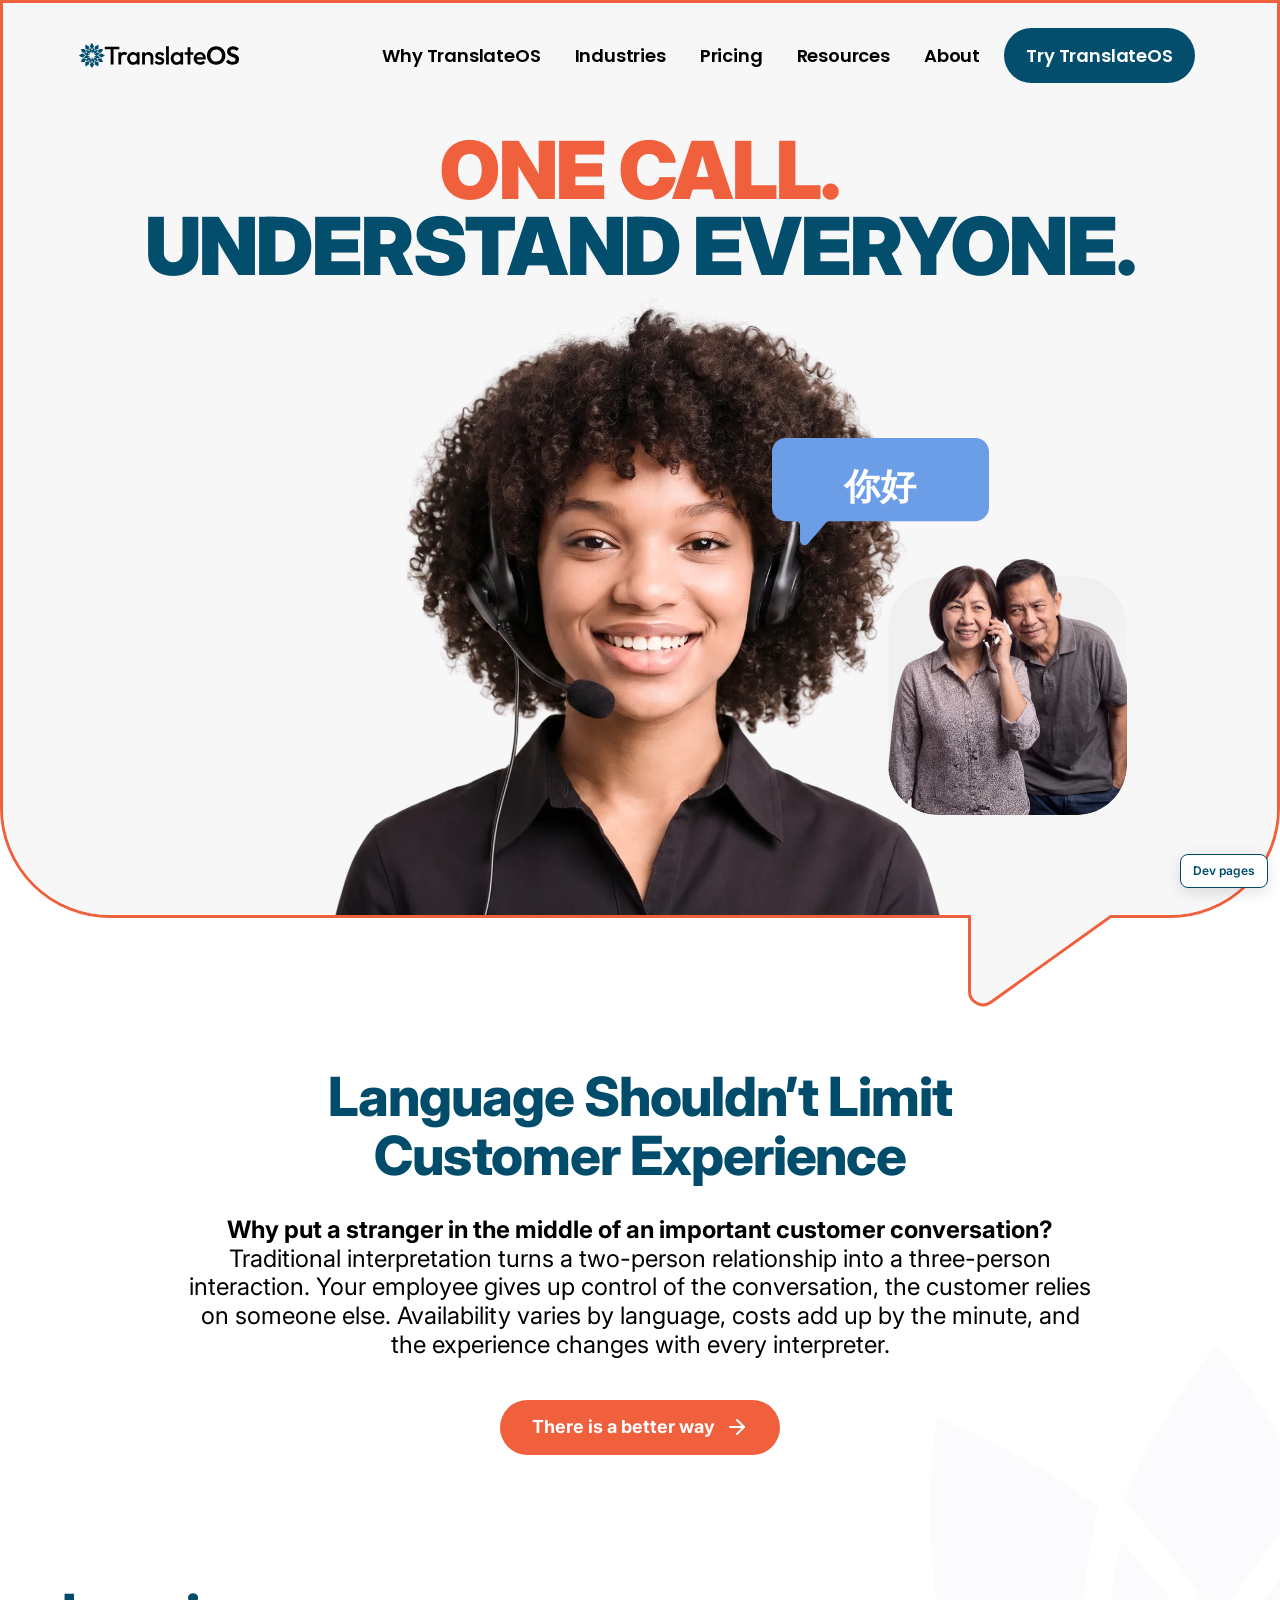
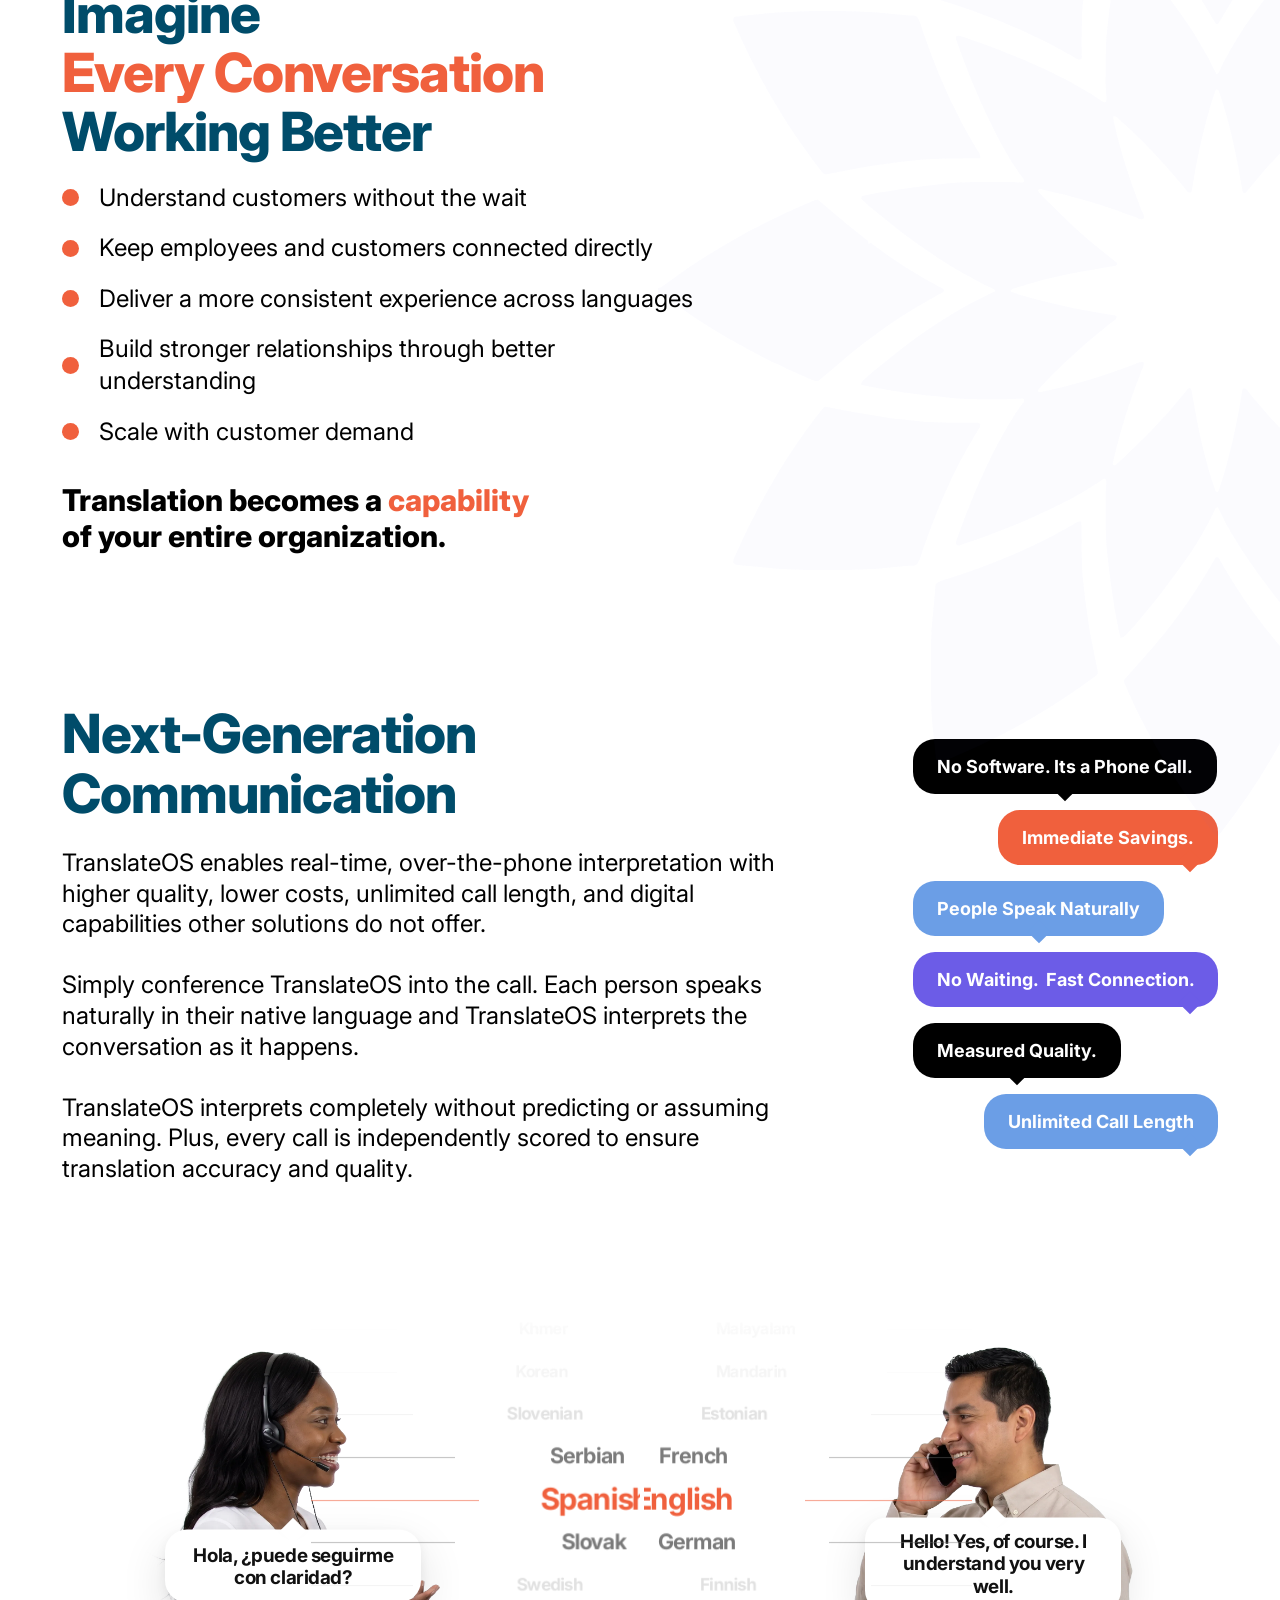
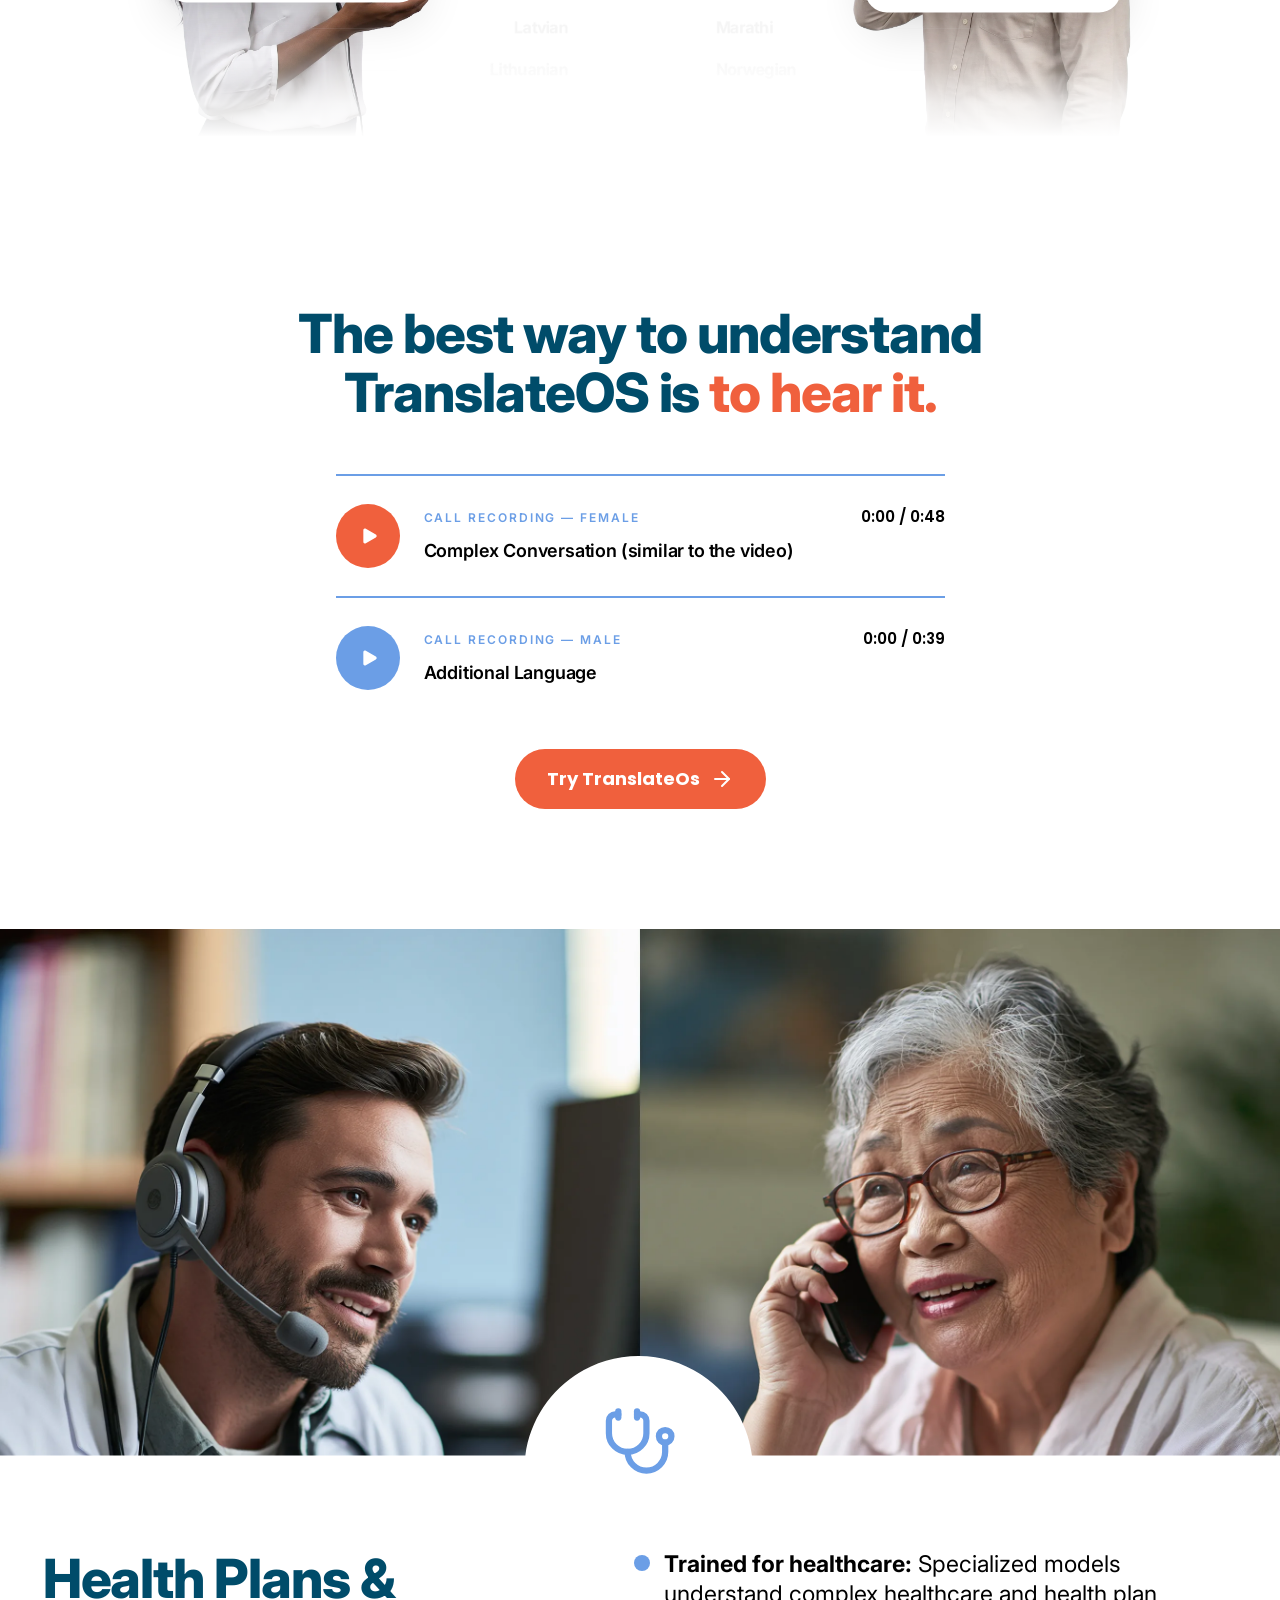
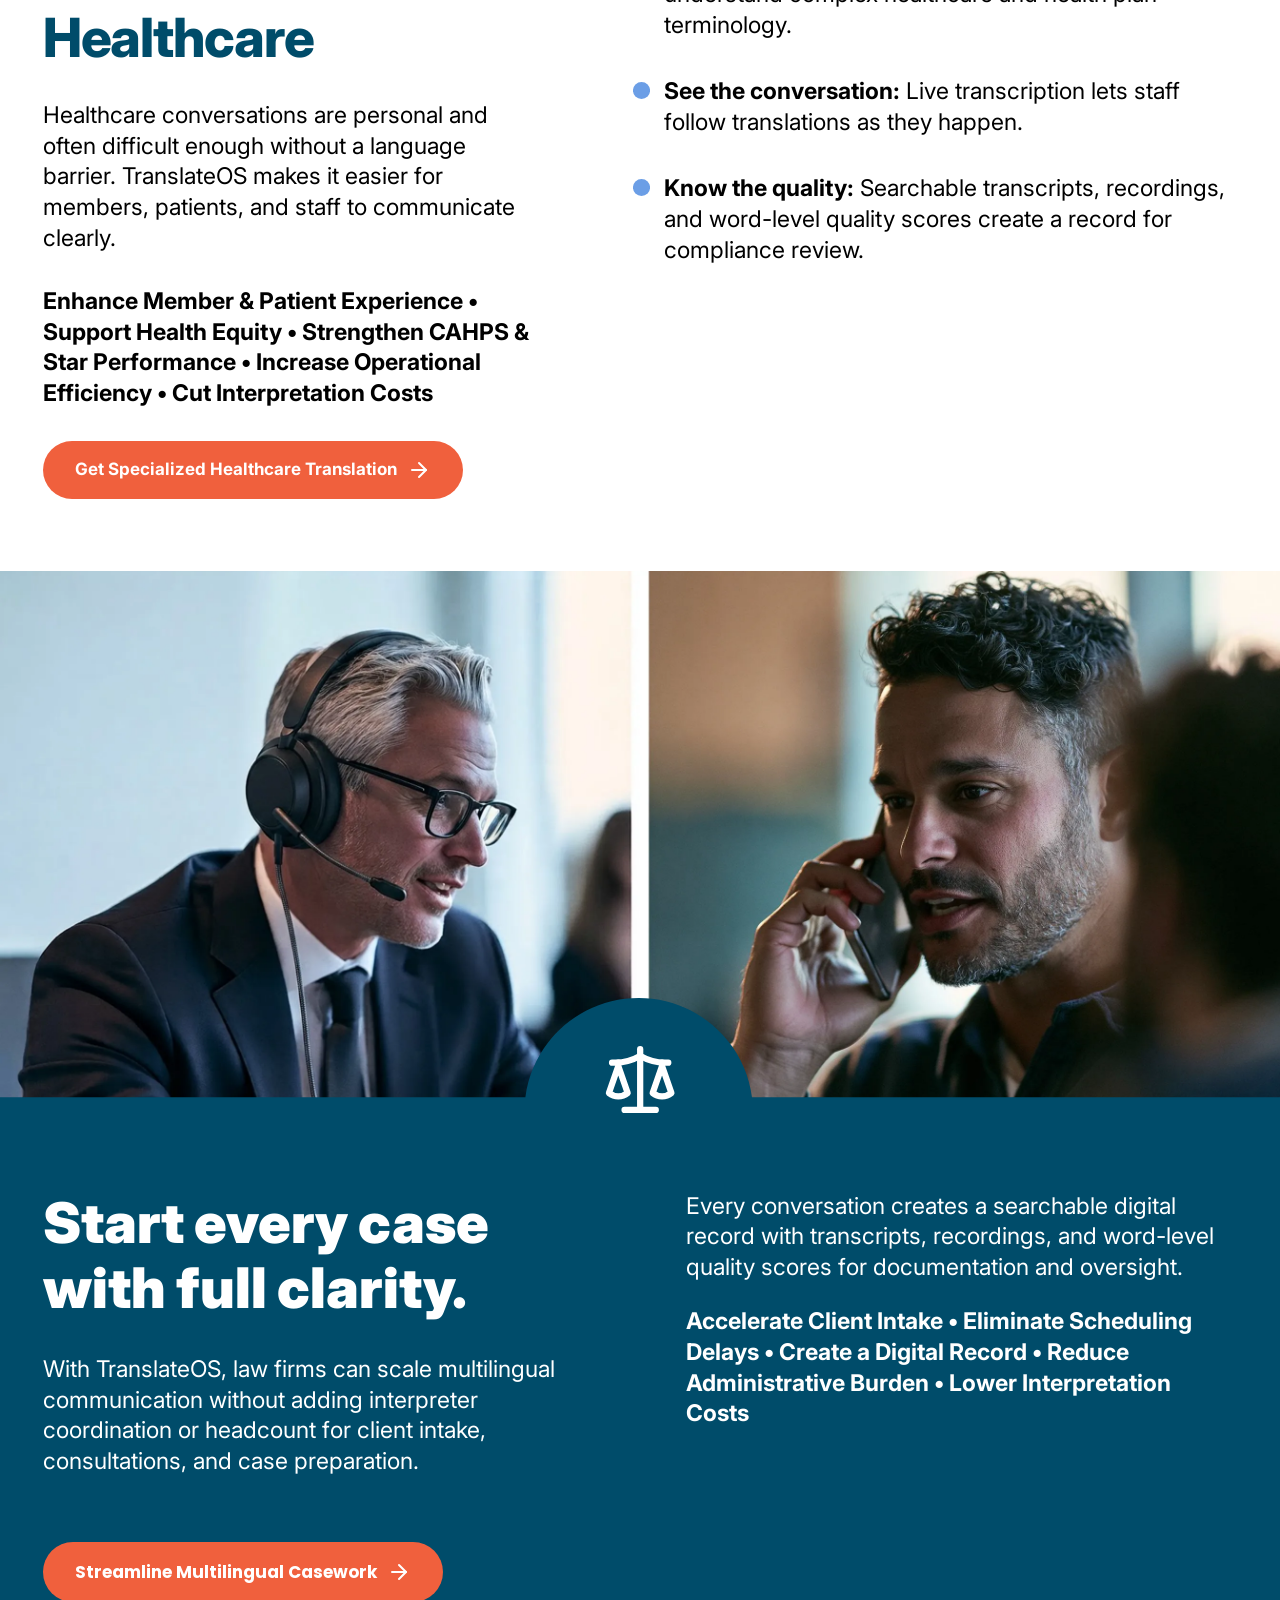
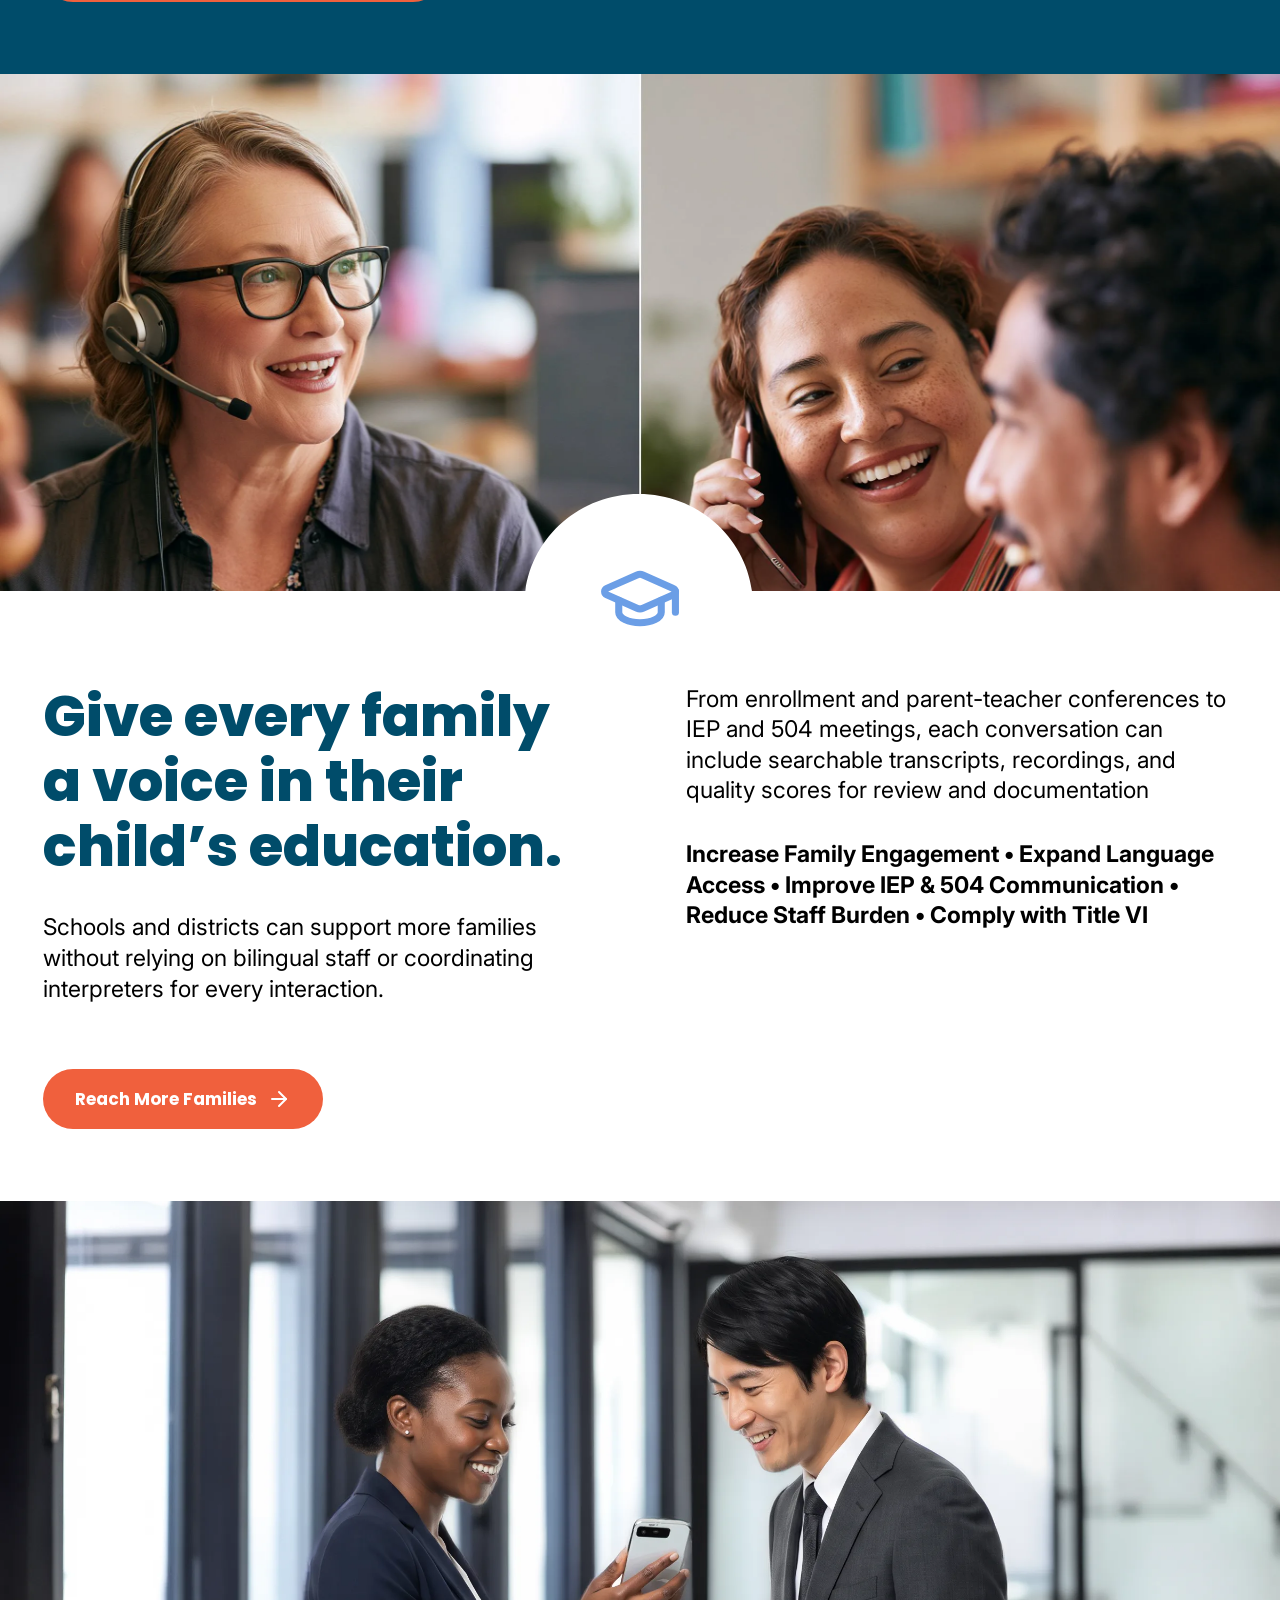
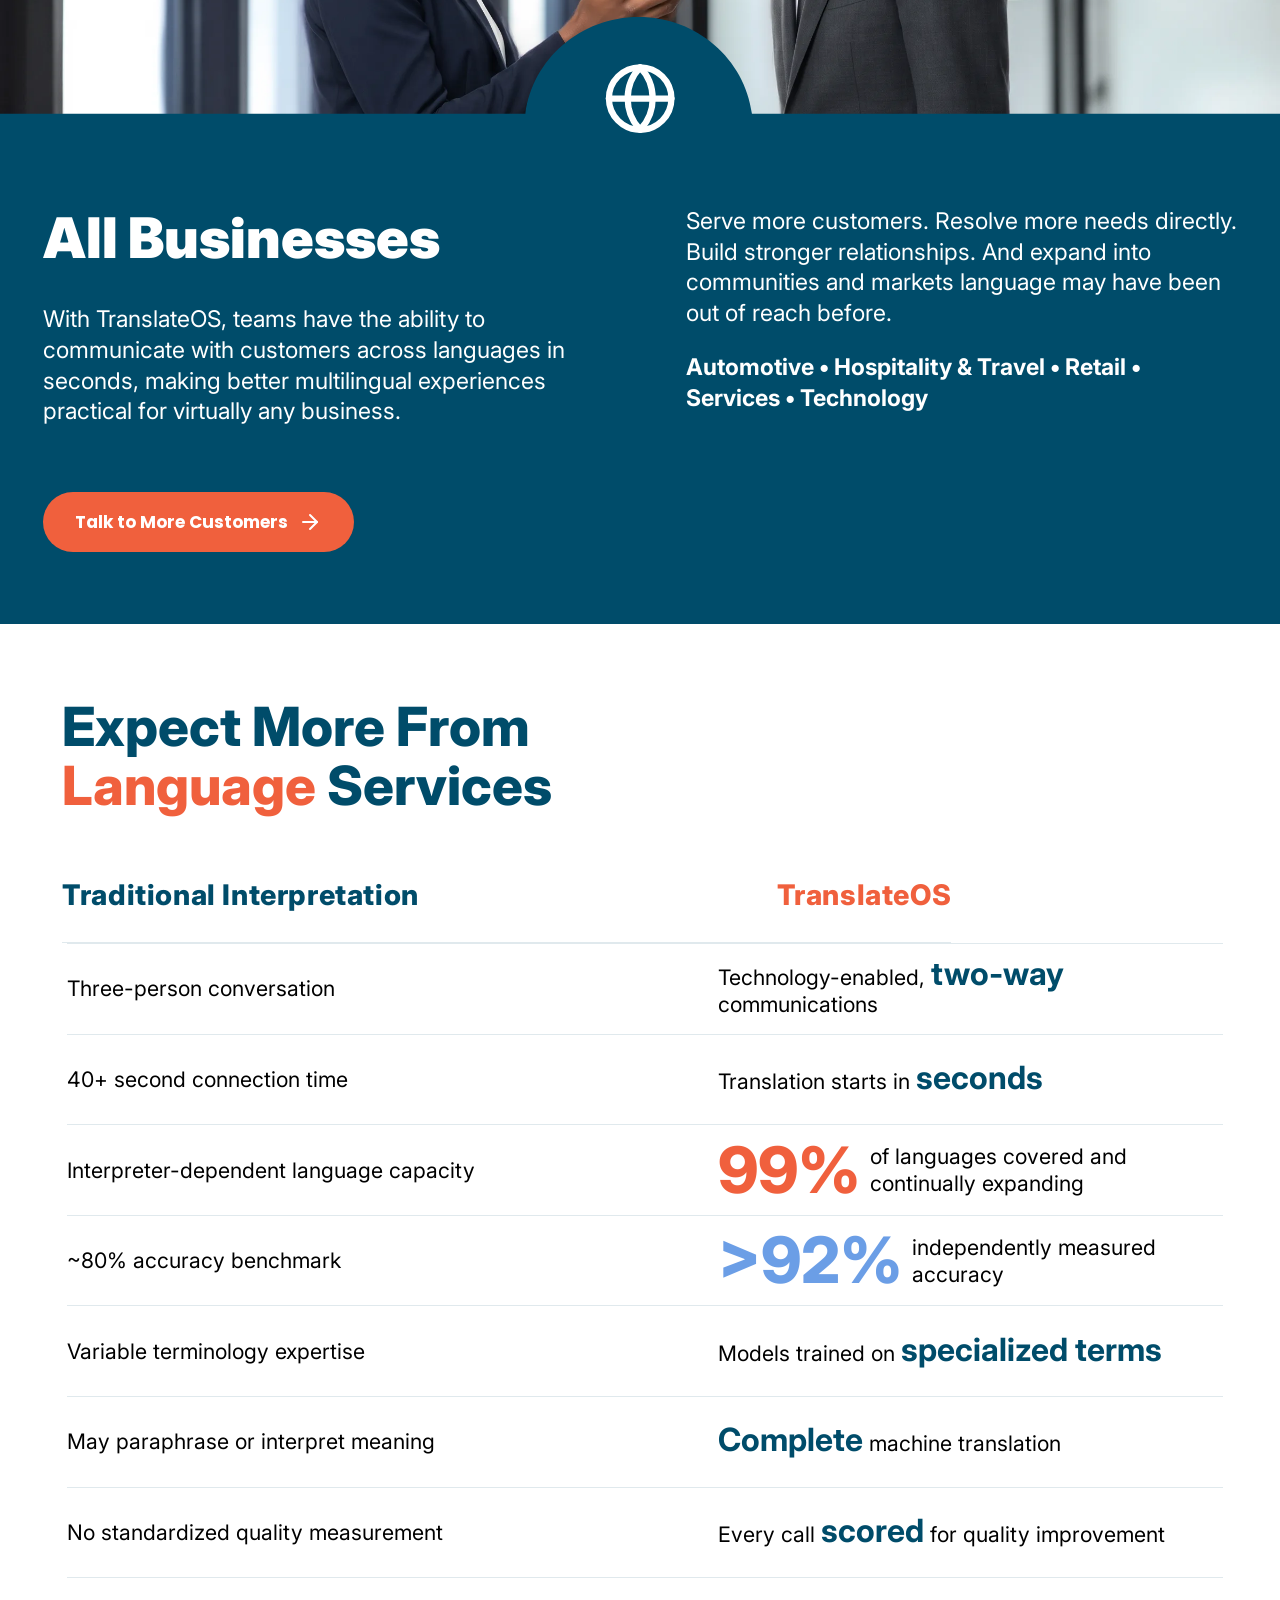
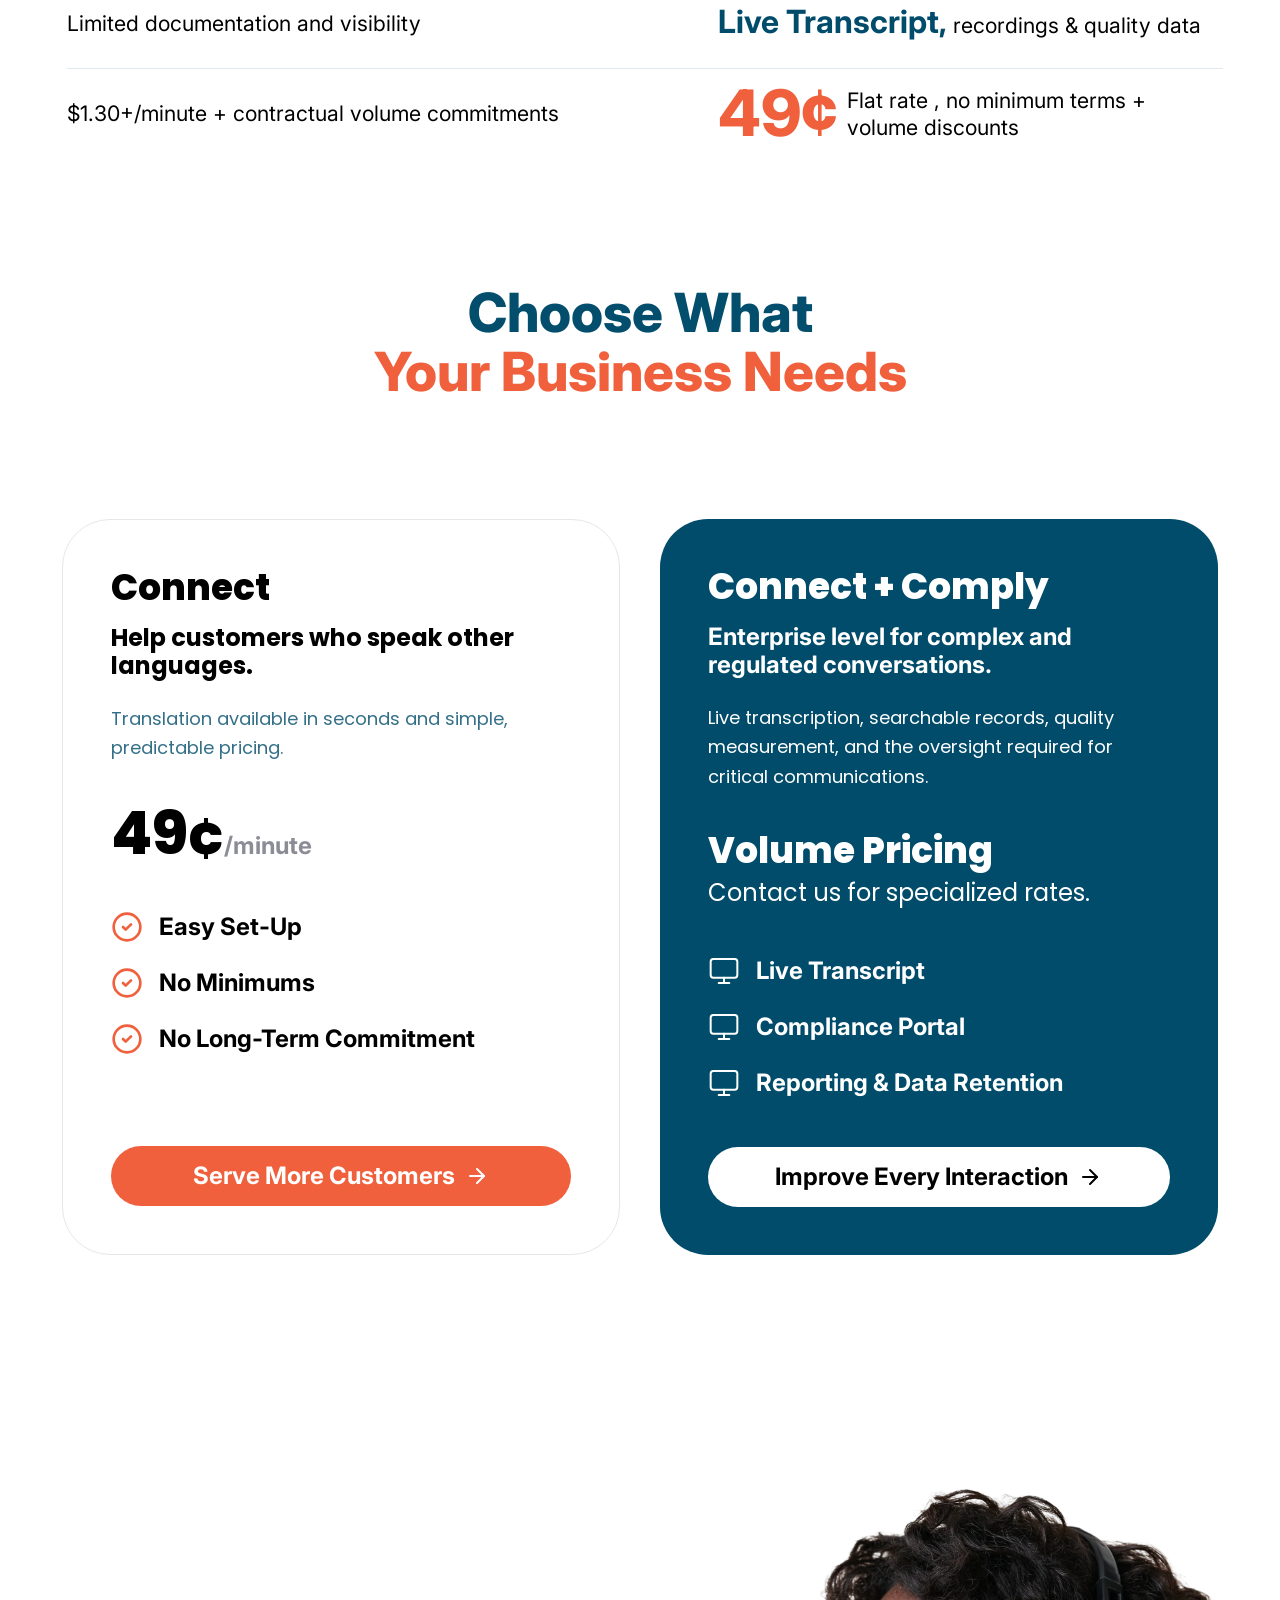
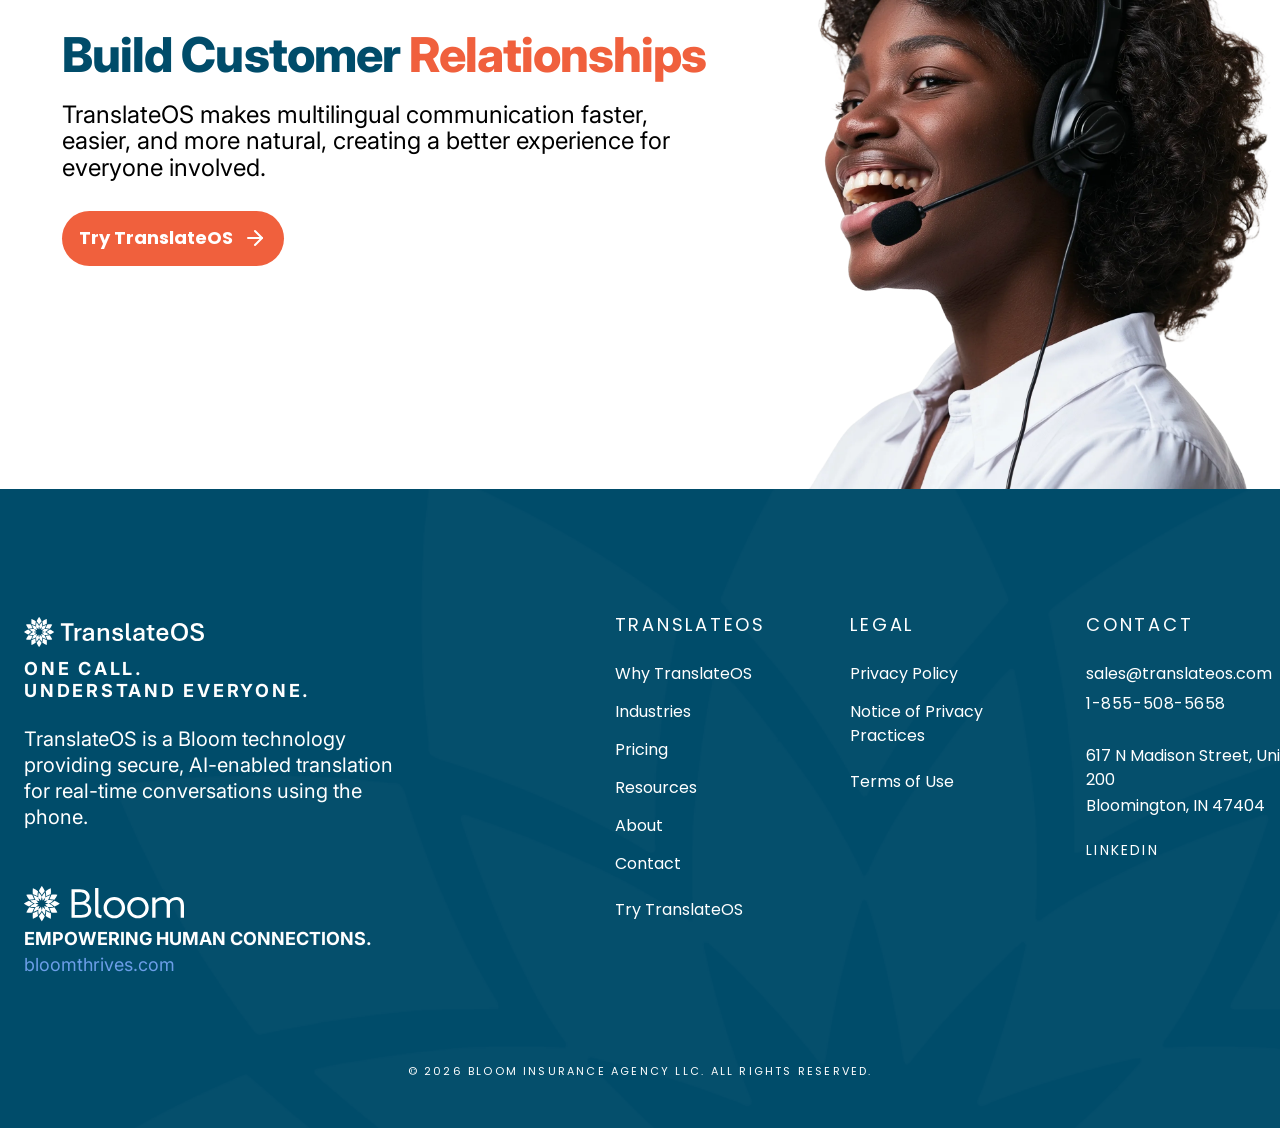
==== commit c4d0d64b: "Fix static export asset paths and include dev page navigator. Inner pages now use ../ for CSS/JS/ass" ====
--- a/index.html
+++ b/index.html
@@ -9,6 +9,7 @@
   <link href="https://fonts.googleapis.com/css2?family=Inter:wght@400;600;700;800;900&family=Poppins:wght@400;600;700;800&display=swap" rel="stylesheet" />
   <link rel="stylesheet" href="css/style.css?v=126" />
   <link rel="stylesheet" href="css/pre-footer-cta.css?v=126" />
+  <link rel="stylesheet" href="css/dev-nav.css?v=126" />
   <link rel="stylesheet" href="css/language-selector.css?v=126" />
 </head>
 <body>
@@ -483,7 +484,87 @@
       </div>
     </footer>
   </div>
-    <script src="js/language-selector.js"></script>
+  <div class="dev-nav" data-dev-nav>
+  <button type="button" class="dev-nav__toggle" aria-expanded="false" aria-controls="dev-nav-panel">
+    Dev pages
+  </button>
+  <div id="dev-nav-panel" class="dev-nav__panel" hidden>
+    <p class="dev-nav__title">TranslateOS — Figma map</p>
+    <ul class="dev-nav__list">
+      <li>
+        <a href="index.html" aria-current="page">
+          Homepage          <span class="dev-nav__figma">45933:34554</span>
+        </a>
+      </li>
+      <li>
+        <a href="pages/why-translateos.html">
+          Why TranslateOS          <span class="dev-nav__figma">45933:38255</span>
+        </a>
+      </li>
+      <li>
+        <a href="pages/industries.html">
+          Industries (hub)        </a>
+      </li>
+      <li>
+        <a href="pages/healthcare.html">
+          Health plans          <span class="dev-nav__figma">45933:35214</span>
+        </a>
+      </li>
+      <li>
+        <a href="pages/education.html">
+          Education          <span class="dev-nav__figma">45933:35504</span>
+        </a>
+      </li>
+      <li>
+        <a href="pages/legal.html">
+          Legal          <span class="dev-nav__figma">45933:35753</span>
+        </a>
+      </li>
+      <li>
+        <a href="pages/business.html">
+          All businesses          <span class="dev-nav__figma">45933:36623</span>
+        </a>
+      </li>
+      <li>
+        <a href="pages/pricing.html">
+          Pricing          <span class="dev-nav__figma">45933:36952</span>
+        </a>
+      </li>
+      <li>
+        <a href="pages/faq.html">
+          Resources (FAQ)          <span class="dev-nav__figma">45933:37344</span>
+        </a>
+      </li>
+      <li>
+        <a href="pages/press-release.html">
+          Press release          <span class="dev-nav__figma">45933:37632</span>
+        </a>
+      </li>
+      <li>
+        <a href="pages/about.html">
+          About          <span class="dev-nav__figma">45933:36066</span>
+        </a>
+      </li>
+      <li>
+        <a href="pages/languages.html">
+          Languages          <span class="dev-nav__figma">45933:38575</span>
+        </a>
+      </li>
+      <li>
+        <a href="pages/technical.html">
+          Technical          <span class="dev-nav__figma">45933:39136</span>
+        </a>
+      </li>
+      <li>
+        <a href="pages/contact.html">
+          Contact          <span class="dev-nav__figma">45933:39574</span>
+        </a>
+      </li>
+    </ul>
+  </div>
+</div>
+  <script src="js/language-selector.js"></script>
   <script src="js/main.js?v=126"></script>
+  <script src="js/dev-nav.js?v=126"></script>
 </body>
 </html>
--- a/css/dev-nav.css
+++ b/css/dev-nav.css
@@ -0,0 +1,86 @@
+/* Local dev only — page jump menu */
+.dev-nav {
+  position: fixed;
+  right: 12px;
+  bottom: 12px;
+  z-index: 100000;
+  font-family: Inter, system-ui, sans-serif;
+  font-size: 12px;
+  line-height: 1.35;
+}
+
+.dev-nav__toggle {
+  display: block;
+  padding: 8px 12px;
+  border: 1px solid #004c6a;
+  border-radius: 8px;
+  background: #fff;
+  color: #004c6a;
+  font: inherit;
+  font-weight: 600;
+  cursor: pointer;
+  box-shadow: 0 4px 16px rgb(0 0 0 / 0.12);
+}
+
+.dev-nav__toggle[aria-expanded="true"] {
+  background: #004c6a;
+  color: #fff;
+}
+
+.dev-nav__panel {
+  position: absolute;
+  right: 0;
+  bottom: calc(100% + 8px);
+  width: min(280px, calc(100vw - 24px));
+  max-height: min(70vh, 420px);
+  overflow: auto;
+  padding: 10px 12px;
+  border: 1px solid #d0d7de;
+  border-radius: 8px;
+  background: #fff;
+  box-shadow: 0 8px 24px rgb(0 0 0 / 0.15);
+}
+
+.dev-nav__title {
+  margin: 0 0 8px;
+  font-size: 11px;
+  font-weight: 700;
+  text-transform: uppercase;
+  letter-spacing: 0.04em;
+  color: #57606a;
+}
+
+.dev-nav__list {
+  margin: 0;
+  padding: 0;
+  list-style: none;
+}
+
+.dev-nav__list a {
+  display: flex;
+  flex-wrap: wrap;
+  gap: 4px 8px;
+  align-items: baseline;
+  justify-content: space-between;
+  padding: 6px 4px;
+  border-radius: 4px;
+  color: #004c6a;
+  text-decoration: none;
+}
+
+.dev-nav__list a:hover,
+.dev-nav__list a:focus-visible {
+  background: #f0f6f8;
+}
+
+.dev-nav__list a[aria-current="page"] {
+  font-weight: 700;
+  background: #e8f2f5;
+}
+
+.dev-nav__figma {
+  font-size: 10px;
+  font-weight: 400;
+  color: #6e7781;
+  font-variant-numeric: tabular-nums;
+}
